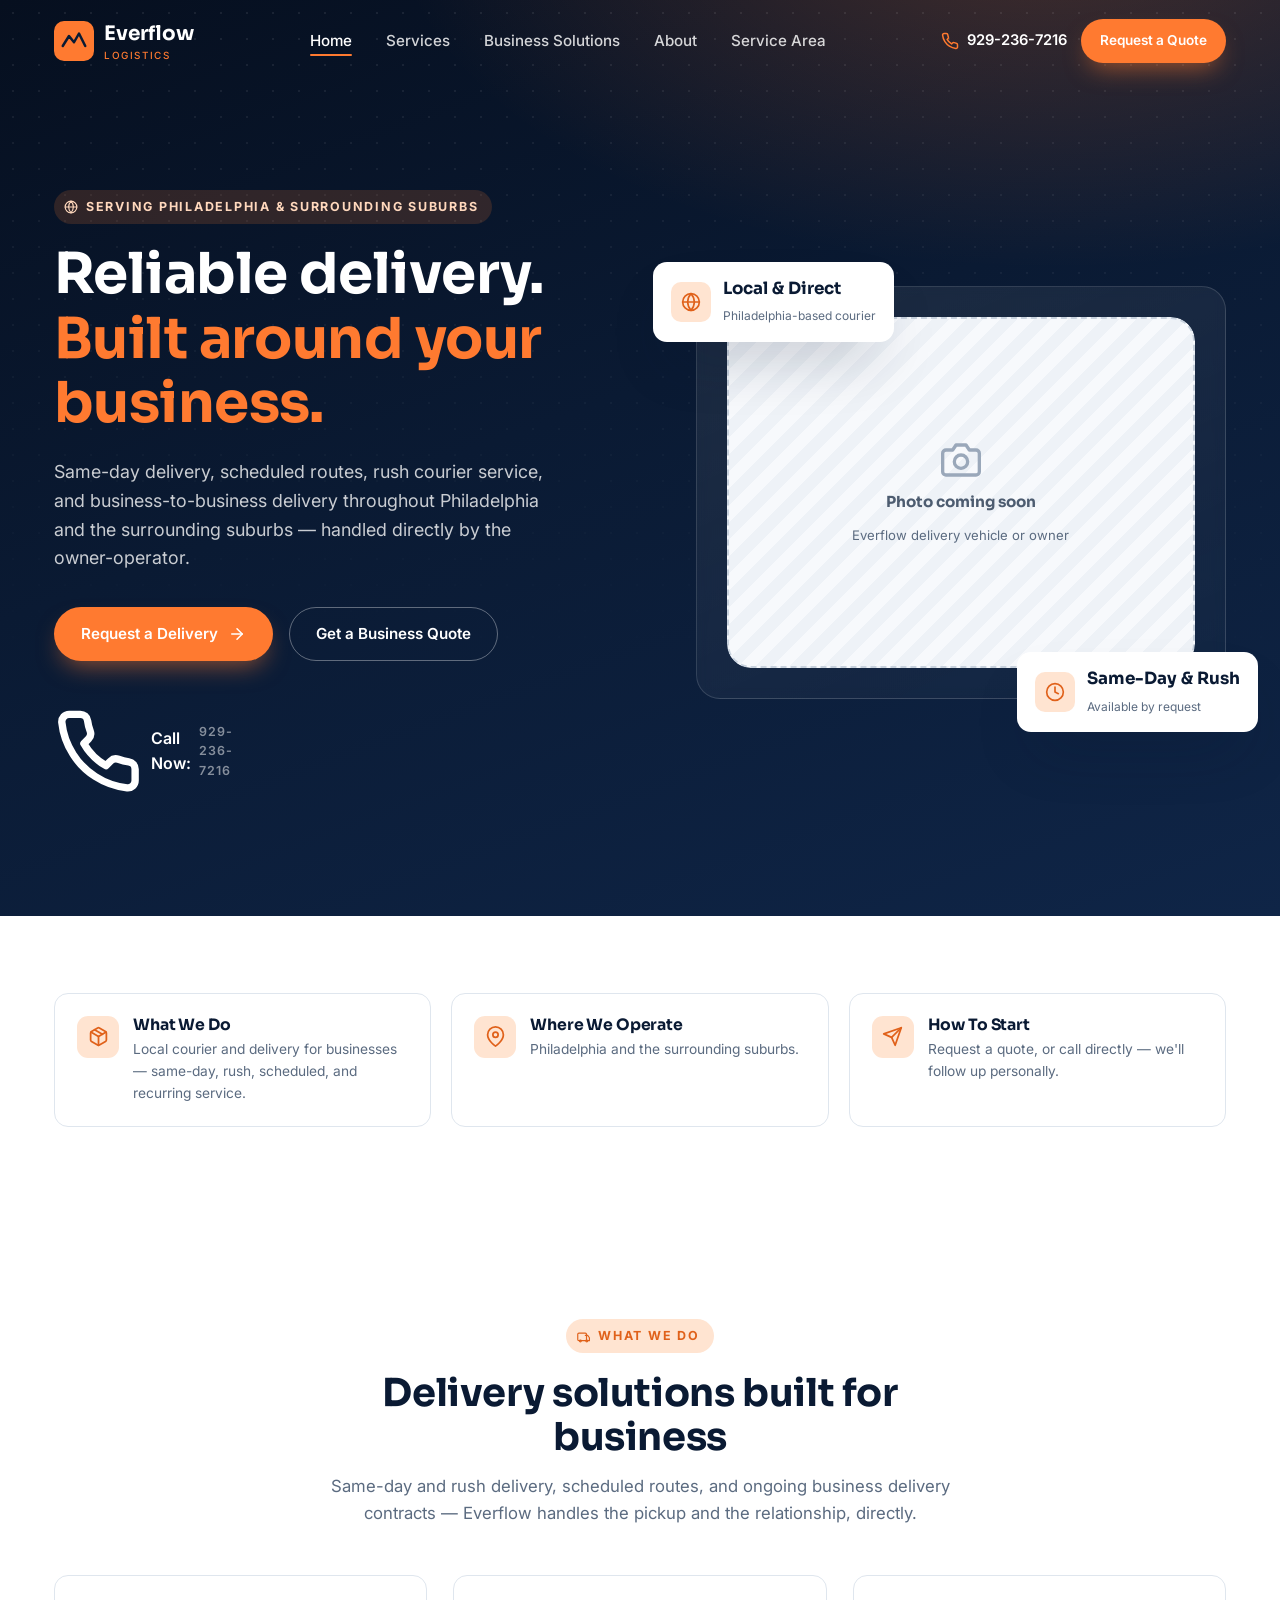
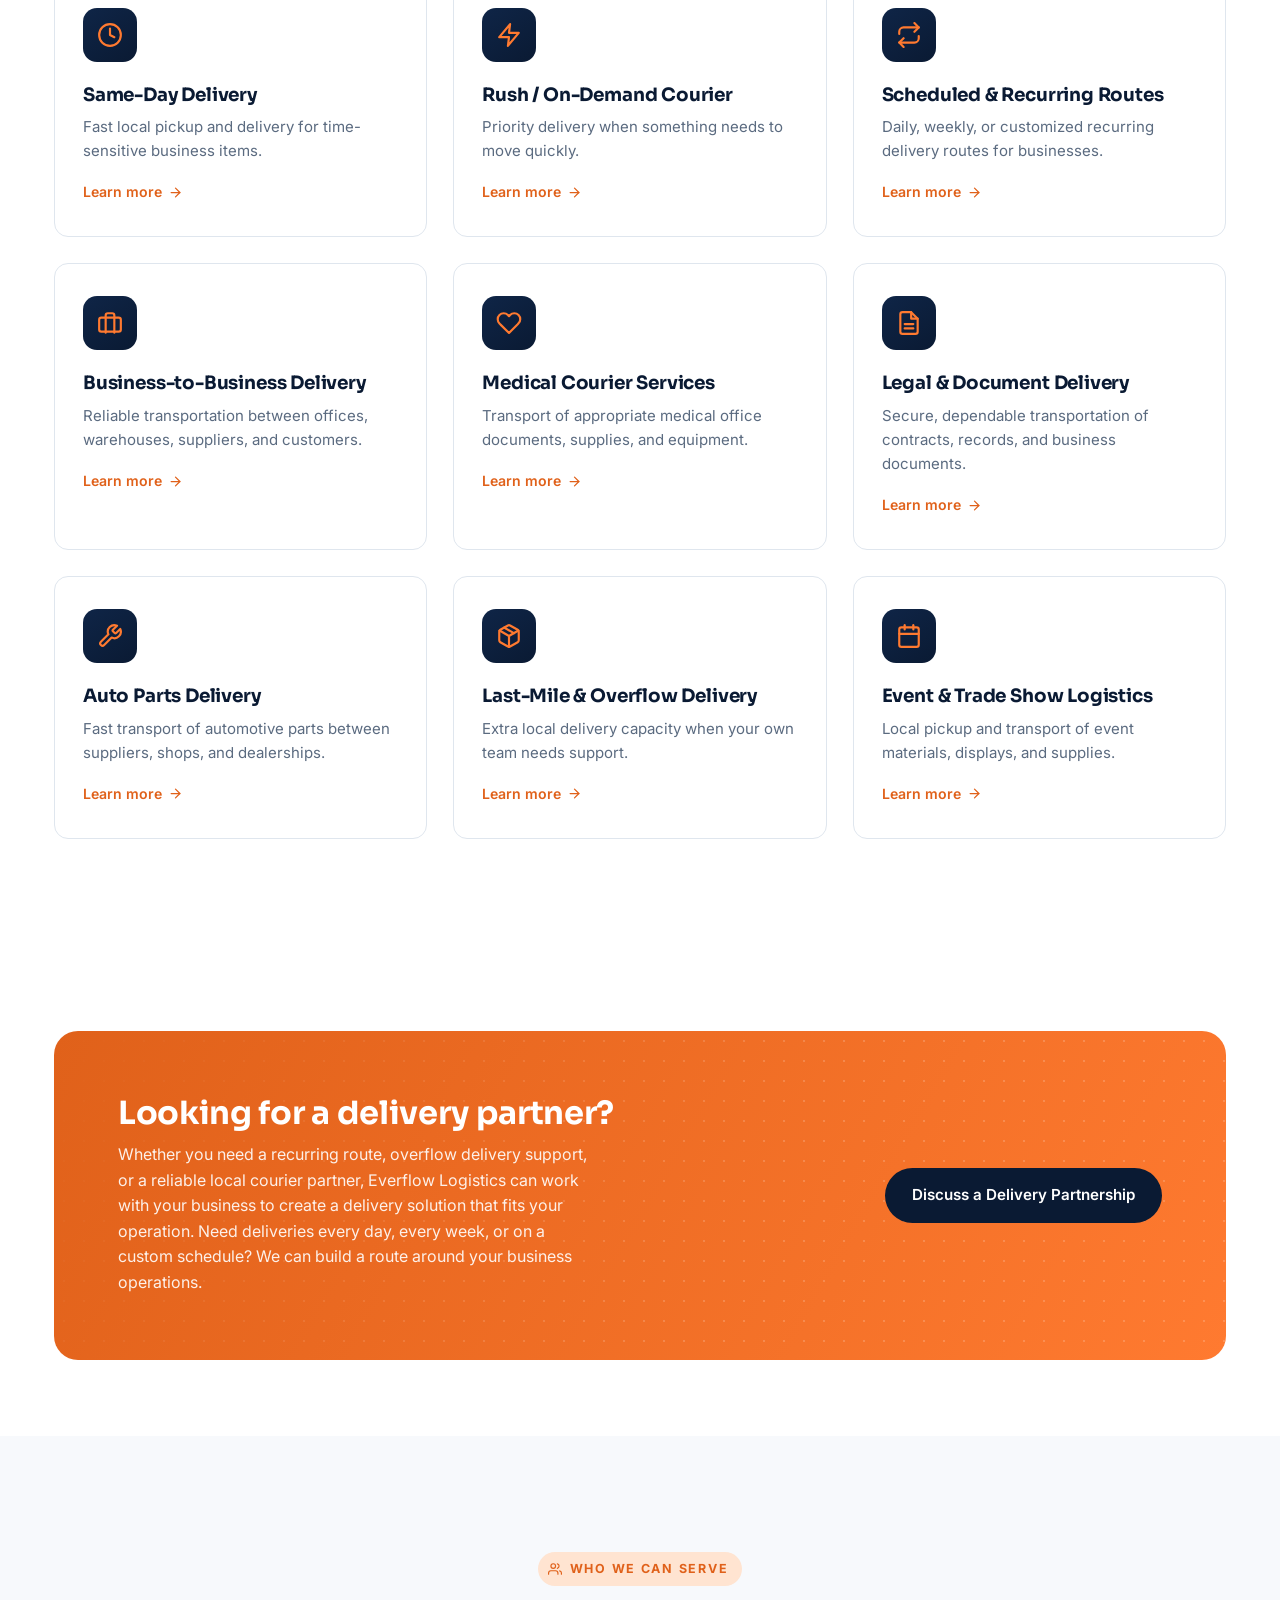
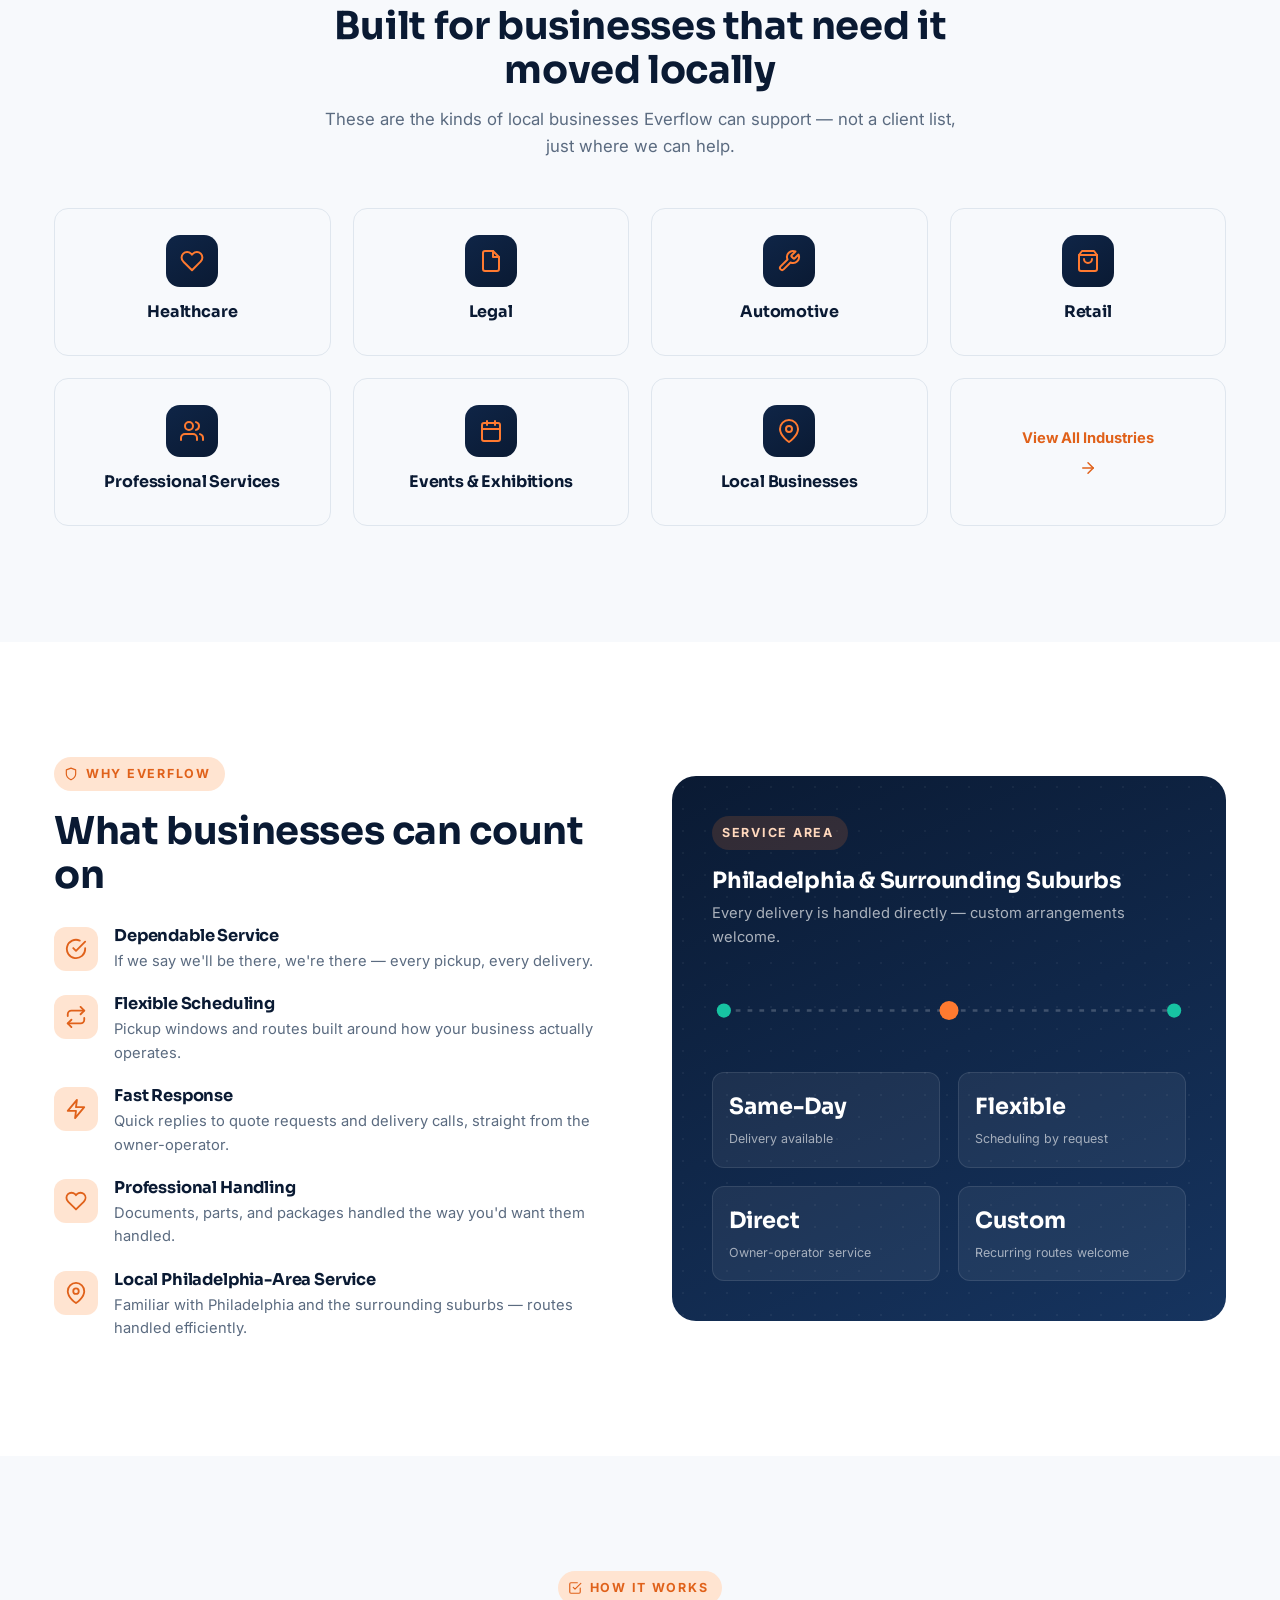
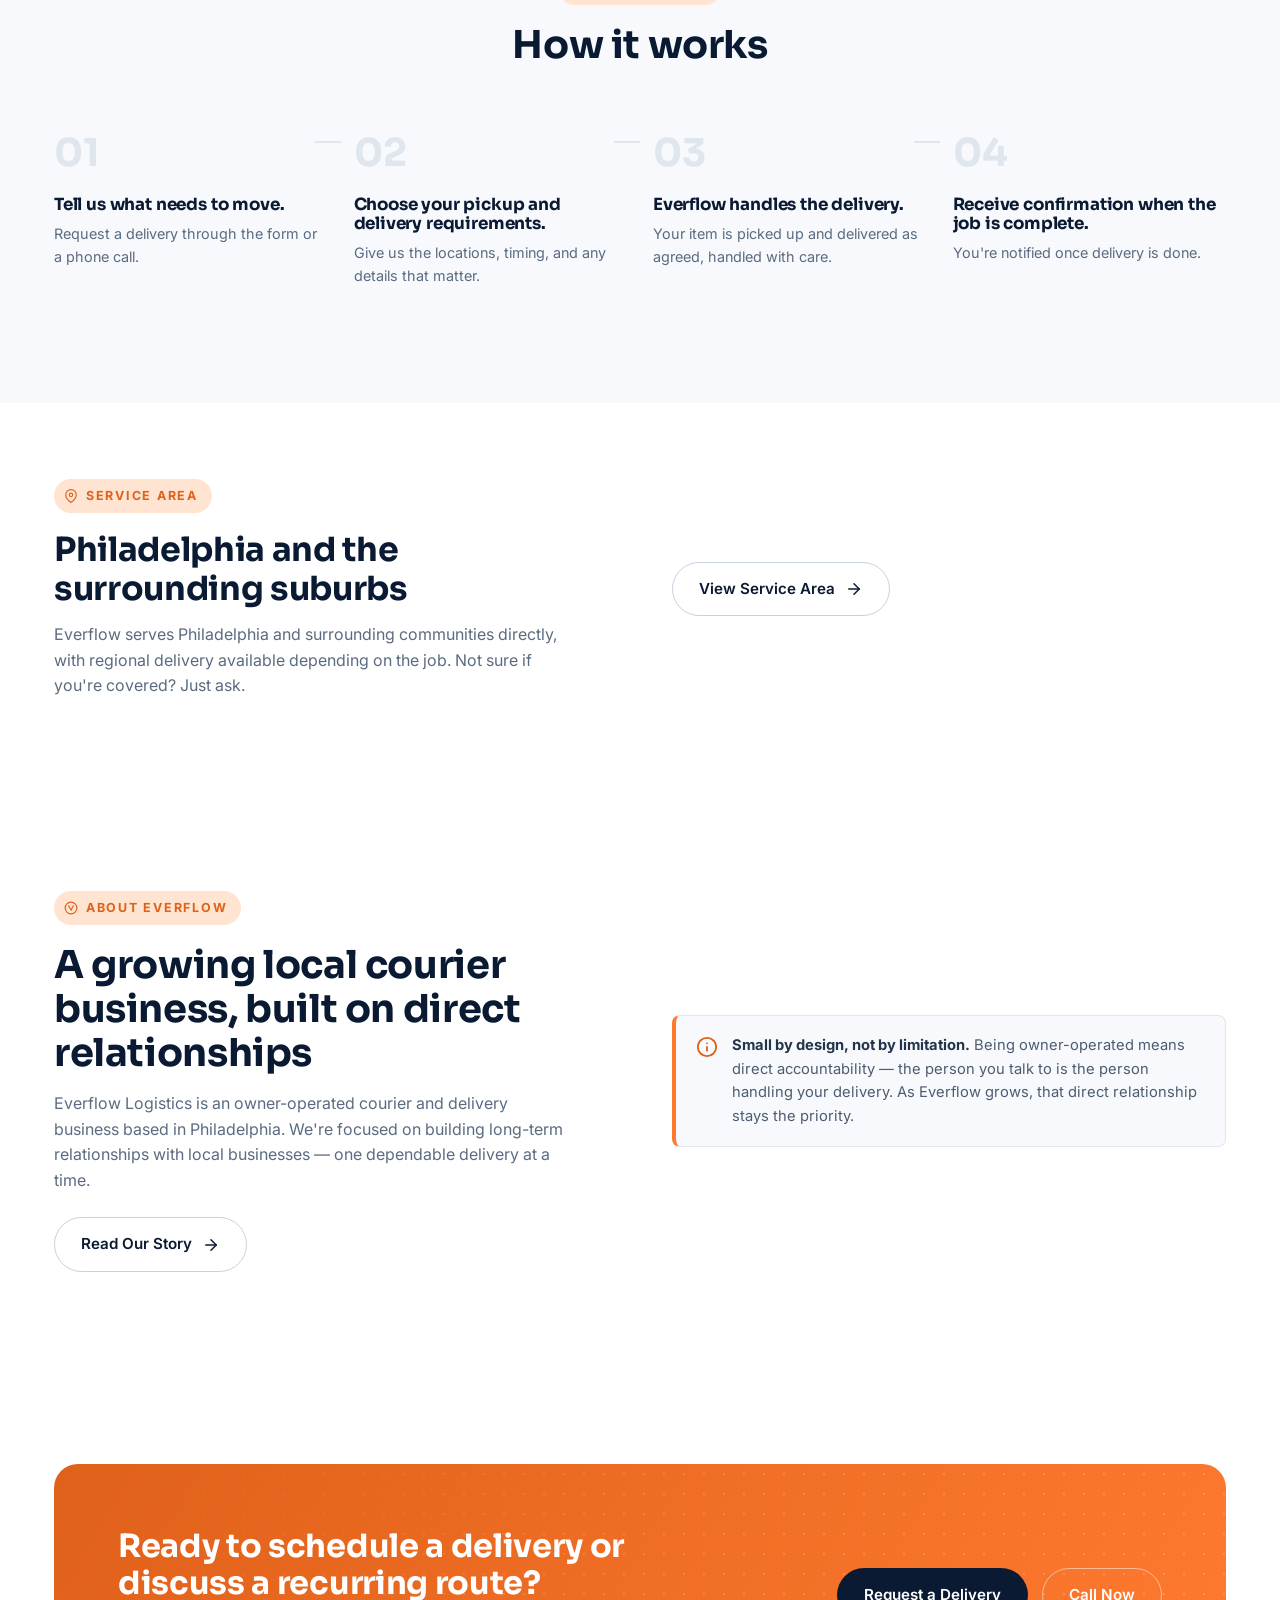
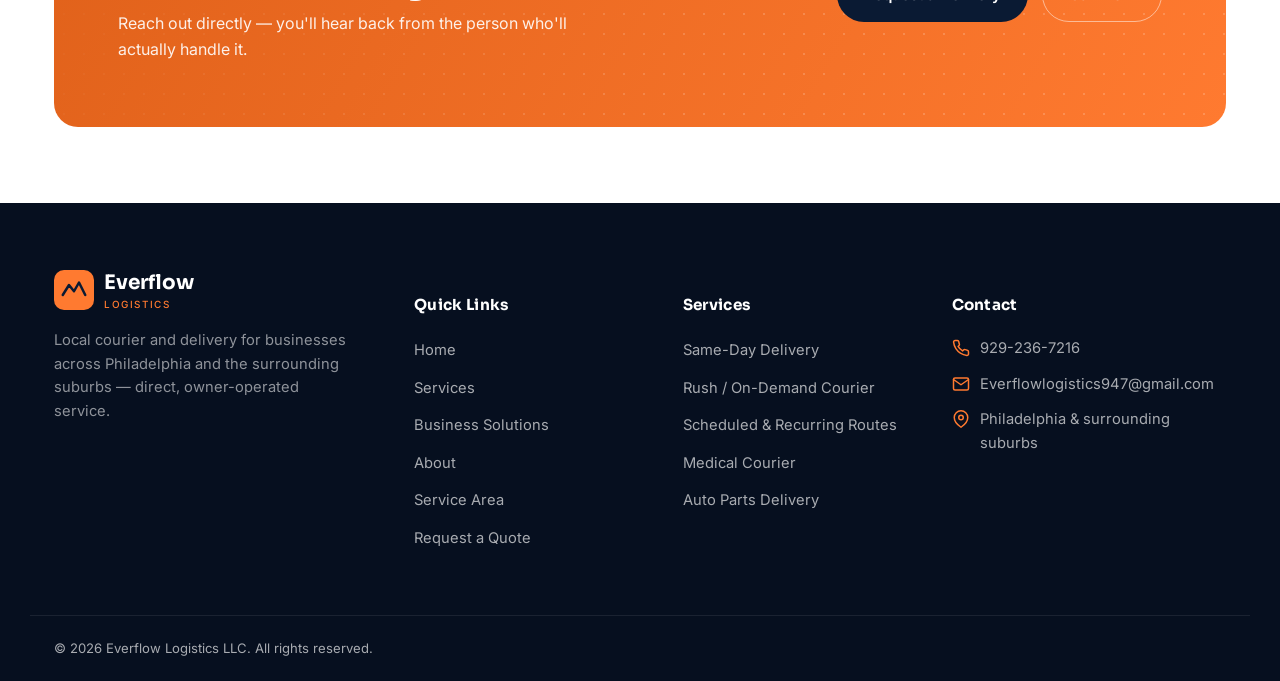
==== index.html @ 605c20a3 "Initial Everflow Logistics website" ====
<!DOCTYPE html>
<html lang="en">
<head>
<meta charset="UTF-8">
<meta name="viewport" content="width=device-width, initial-scale=1.0">
<title>Everflow Logistics | Philadelphia Courier & Business Delivery</title>
<meta name="description" content="Everflow Logistics provides dependable same-day, rush, and scheduled courier delivery for businesses across Philadelphia and the surrounding suburbs — direct, personal service from the owner-operator handling your delivery.">
<meta property="og:type" content="website">
<meta property="og:site_name" content="Everflow Logistics">
<meta property="og:title" content="Everflow Logistics | Philadelphia Courier & Business Delivery">
<meta property="og:description" content="Same-day, rush, scheduled and recurring courier delivery for businesses across Philadelphia and the surrounding suburbs — direct, personal service from the owner-operator.">
<meta name="twitter:card" content="summary">
<meta name="twitter:title" content="Everflow Logistics | Philadelphia Courier & Business Delivery">
<meta name="twitter:description" content="Same-day, rush, scheduled and recurring courier delivery for businesses across Philadelphia and the surrounding suburbs.">
<link rel="icon" href="data:image/svg+xml,%3Csvg xmlns='http://www.w3.org/2000/svg' viewBox='0 0 64 64'%3E%3Crect width='64' height='64' rx='14' fill='%230a1a33'/%3E%3Cpath d='M14 40l10-16 8 10 8-14 10 20' stroke='%23ff7a30' stroke-width='4' fill='none' stroke-linecap='round' stroke-linejoin='round'/%3E%3C/svg%3E">
<link rel="preconnect" href="https://fonts.googleapis.com">
<link rel="preconnect" href="https://fonts.gstatic.com" crossorigin>
<link href="https://fonts.googleapis.com/css2?family=Sora:wght@500;600;700;800&family=Inter:wght@400;500;600;700&display=swap" rel="stylesheet">
<link rel="stylesheet" href="css/style.css">
</head>
<body>

<a href="#main-content" class="skip-link">Skip to main content</a>

<!-- ================= HEADER ================= -->
<header class="site-header">
  <div class="container">
    <a href="index.html" class="brand">
      <svg class="mark" aria-hidden="true" viewBox="0 0 64 64" fill="none">
        <rect width="64" height="64" rx="16" fill="#ff7a30"/>
        <path d="M14 40l10-16 8 10 8-14 10 20" stroke="#0a1a33" stroke-width="4" fill="none" stroke-linecap="round" stroke-linejoin="round"/>
      </svg>
      <span>Everflow<span class="sub">Logistics</span></span>
    </a>

    <nav class="main-nav">
      <ul>
        <li><a href="index.html">Home</a></li>
        <li><a href="services.html">Services</a></li>
        <li><a href="business-solutions.html">Business Solutions</a></li>
        <li><a href="about.html">About</a></li>
        <li><a href="service-area.html">Service Area</a></li>
      </ul>
    </nav>

    <div class="header-actions">
      <a data-config="phone-href" href="#" class="header-tel">
        <svg aria-hidden="true" viewBox="0 0 24 24" fill="none" stroke="currentColor" stroke-width="2" stroke-linecap="round" stroke-linejoin="round"><path d="M22 16.92v3a2 2 0 0 1-2.18 2 19.79 19.79 0 0 1-8.63-3.07 19.5 19.5 0 0 1-6-6 19.79 19.79 0 0 1-3.07-8.67A2 2 0 0 1 4.11 2h3a2 2 0 0 1 2 1.72c.127.96.361 1.903.7 2.81a2 2 0 0 1-.45 2.11L8.09 9.91a16 16 0 0 0 6 6l1.27-1.27a2 2 0 0 1 2.11-.45c.907.339 1.85.573 2.81.7A2 2 0 0 1 22 16.92z"/></svg>
        <span data-config="phone"></span>
      </a>
      <a href="contact.html" class="btn btn-primary btn-sm header-quote">Request a Quote</a>
      <a data-config="phone-href" href="#" class="header-tel-mobile" aria-label="Call Everflow Logistics">
        <svg aria-hidden="true" viewBox="0 0 24 24" fill="none" stroke="currentColor" stroke-width="2" stroke-linecap="round" stroke-linejoin="round"><path d="M22 16.92v3a2 2 0 0 1-2.18 2 19.79 19.79 0 0 1-8.63-3.07 19.5 19.5 0 0 1-6-6 19.79 19.79 0 0 1-3.07-8.67A2 2 0 0 1 4.11 2h3a2 2 0 0 1 2 1.72c.127.96.361 1.903.7 2.81a2 2 0 0 1-.45 2.11L8.09 9.91a16 16 0 0 0 6 6l1.27-1.27a2 2 0 0 1 2.11-.45c.907.339 1.85.573 2.81.7A2 2 0 0 1 22 16.92z"/></svg>
      </a>
      <button class="nav-toggle" aria-label="Open menu">
        <svg aria-hidden="true" viewBox="0 0 24 24" fill="none" stroke="currentColor" stroke-width="2" stroke-linecap="round" stroke-linejoin="round"><line x1="3" y1="6" x2="21" y2="6"/><line x1="3" y1="12" x2="21" y2="12"/><line x1="3" y1="18" x2="21" y2="18"/></svg>
      </button>
    </div>
  </div>
</header>

<!-- Mobile nav drawer -->
<div class="mobile-nav">
  <div class="mobile-nav-top">
    <a href="index.html" class="brand">
      <svg class="mark" aria-hidden="true" viewBox="0 0 64 64" fill="none">
        <rect width="64" height="64" rx="16" fill="#ff7a30"/>
        <path d="M14 40l10-16 8 10 8-14 10 20" stroke="#0a1a33" stroke-width="4" fill="none" stroke-linecap="round" stroke-linejoin="round"/>
      </svg>
      <span>Everflow</span>
    </a>
    <button class="mobile-nav-close" aria-label="Close menu">
      <svg aria-hidden="true" viewBox="0 0 24 24" fill="none" stroke="currentColor" stroke-width="2" stroke-linecap="round" stroke-linejoin="round"><line x1="18" y1="6" x2="6" y2="18"/><line x1="6" y1="6" x2="18" y2="18"/></svg>
    </button>
  </div>
  <ul>
    <li><a href="index.html">Home</a></li>
    <li><a href="services.html">Services</a></li>
    <li><a href="business-solutions.html">Business Solutions</a></li>
    <li><a href="about.html">About</a></li>
    <li><a href="service-area.html">Service Area</a></li>
  </ul>
  <div class="mobile-nav-footer">
    <a data-config="phone-href" href="#" class="header-tel">
      <svg aria-hidden="true" viewBox="0 0 24 24" fill="none" stroke="currentColor" stroke-width="2" stroke-linecap="round" stroke-linejoin="round"><path d="M22 16.92v3a2 2 0 0 1-2.18 2 19.79 19.79 0 0 1-8.63-3.07 19.5 19.5 0 0 1-6-6 19.79 19.79 0 0 1-3.07-8.67A2 2 0 0 1 4.11 2h3a2 2 0 0 1 2 1.72c.127.96.361 1.903.7 2.81a2 2 0 0 1-.45 2.11L8.09 9.91a16 16 0 0 0 6 6l1.27-1.27a2 2 0 0 1 2.11-.45c.907.339 1.85.573 2.81.7A2 2 0 0 1 22 16.92z"/></svg>
      <span data-config="phone"></span>
    </a>
    <a href="contact.html" class="btn btn-primary btn-block">Request a Quote</a>
  </div>
</div>

<main id="main-content">
  <!-- ================= HERO ================= -->
  <section class="hero">
    <div class="hero-grid-bg"></div>
    <div class="container">
      <div class="hero-copy">
        <div class="kicker on-dark">
          <svg aria-hidden="true" viewBox="0 0 24 24" fill="none" stroke="currentColor" stroke-width="2" stroke-linecap="round" stroke-linejoin="round"><circle cx="12" cy="12" r="10"/><path d="M12 2a15.3 15.3 0 0 1 4 10 15.3 15.3 0 0 1-4 10 15.3 15.3 0 0 1-4-10 15.3 15.3 0 0 1 4-10z"/><line x1="2" y1="12" x2="22" y2="12"/></svg>
          Serving Philadelphia &amp; surrounding suburbs
        </div>
        <h1>Reliable delivery. <em>Built around your business.</em></h1>
        <p class="lead">Same-day delivery, scheduled routes, rush courier service, and business-to-business delivery throughout Philadelphia and the surrounding suburbs — handled directly by the owner-operator.</p>
        <div class="hero-cta">
          <a href="contact.html" class="btn btn-primary">
            Request a Delivery
            <svg aria-hidden="true" viewBox="0 0 24 24" fill="none" stroke="currentColor" stroke-width="2" stroke-linecap="round" stroke-linejoin="round"><line x1="5" y1="12" x2="19" y2="12"/><polyline points="12 5 19 12 12 19"/></svg>
          </a>
          <a href="contact.html" class="btn btn-ghost">Get a Business Quote</a>
        </div>
        <div class="hero-trust">
          <a data-config="phone-href" href="#" style="display:inline-flex;align-items:center;gap:8px;color:#fff;font-weight:600;">
            <svg aria-hidden="true" viewBox="0 0 24 24" fill="none" stroke="currentColor" stroke-width="2" stroke-linecap="round" stroke-linejoin="round"><path d="M22 16.92v3a2 2 0 0 1-2.18 2 19.79 19.79 0 0 1-8.63-3.07 19.5 19.5 0 0 1-6-6 19.79 19.79 0 0 1-3.07-8.67A2 2 0 0 1 4.11 2h3a2 2 0 0 1 2 1.72c.127.96.361 1.903.7 2.81a2 2 0 0 1-.45 2.11L8.09 9.91a16 16 0 0 0 6 6l1.27-1.27a2 2 0 0 1 2.11-.45c.907.339 1.85.573 2.81.7A2 2 0 0 1 22 16.92z"/></svg>
            Call Now: <span data-config="phone"></span>
          </a>
        </div>
      </div>

      <div class="hero-visual">
        <div class="hero-art">
          <!-- PHOTO PLACEHOLDER — replace with a real photo when available.
               See images/README.md. Suggested file: images/hero-vehicle.jpg -->
          <div class="photo-frame">
            <div class="photo-placeholder">
              <svg class="cam-ic" aria-hidden="true" viewBox="0 0 24 24" fill="none" stroke="currentColor" stroke-width="2" stroke-linecap="round" stroke-linejoin="round"><path d="M23 19a2 2 0 0 1-2 2H3a2 2 0 0 1-2-2V8a2 2 0 0 1 2-2h4l2-3h6l2 3h4a2 2 0 0 1 2 2z"/><circle cx="12" cy="13" r="4"/></svg>
              <strong>Photo coming soon</strong>
              <span>Everflow delivery vehicle or owner</span>
            </div>
          </div>
        </div>
        <div class="float-card float-card--1">
          <div class="ic">
            <svg aria-hidden="true" viewBox="0 0 24 24" fill="none" stroke="currentColor" stroke-width="2" stroke-linecap="round" stroke-linejoin="round"><circle cx="12" cy="12" r="10"/><line x1="2" y1="12" x2="22" y2="12"/><path d="M12 2a15.3 15.3 0 0 1 4 10 15.3 15.3 0 0 1-4 10 15.3 15.3 0 0 1-4-10 15.3 15.3 0 0 1 4-10z"/></svg>
          </div>
          <div>
            <strong>Local &amp; Direct</strong>
            <small>Philadelphia-based courier</small>
          </div>
        </div>
        <div class="float-card float-card--2">
          <div class="ic">
            <svg aria-hidden="true" viewBox="0 0 24 24" fill="none" stroke="currentColor" stroke-width="2" stroke-linecap="round" stroke-linejoin="round"><circle cx="12" cy="12" r="10"/><polyline points="12 6 12 12 16 14"/></svg>
          </div>
          <div>
            <strong>Same-Day &amp; Rush</strong>
            <small>Available by request</small>
          </div>
        </div>
      </div>
    </div>
  </section>

  <!-- ================= QUICK ORIENTATION ================= -->
  <section class="section-pad-sm">
    <div class="container">
      <h2 class="sr-only">Quick overview</h2>
      <div class="quick-facts">
        <div class="quick-fact" data-reveal>
          <div class="ic">
            <svg aria-hidden="true" viewBox="0 0 24 24" fill="none" stroke="currentColor" stroke-width="2" stroke-linecap="round" stroke-linejoin="round"><path d="M16.5 9.4 7.5 4.21"/><path d="M21 16V8a2 2 0 0 0-1-1.73l-7-4a2 2 0 0 0-2 0l-7 4A2 2 0 0 0 3 8v8a2 2 0 0 0 1 1.73l7 4a2 2 0 0 0 2 0l7-4A2 2 0 0 0 21 16z"/><path d="M3.27 6.96 12 12.01l8.73-5.05"/><line x1="12" y1="22.08" x2="12" y2="12"/></svg>
          </div>
          <div>
            <h3>What We Do</h3>
            <p>Local courier and delivery for businesses — same-day, rush, scheduled, and recurring service.</p>
          </div>
        </div>
        <div class="quick-fact" data-reveal>
          <div class="ic">
            <svg aria-hidden="true" viewBox="0 0 24 24" fill="none" stroke="currentColor" stroke-width="2" stroke-linecap="round" stroke-linejoin="round"><path d="M21 10c0 7-9 13-9 13s-9-6-9-13a9 9 0 0 1 18 0z"/><circle cx="12" cy="10" r="3"/></svg>
          </div>
          <div>
            <h3>Where We Operate</h3>
            <p>Philadelphia and the surrounding suburbs.</p>
          </div>
        </div>
        <div class="quick-fact" data-reveal>
          <div class="ic">
            <svg aria-hidden="true" viewBox="0 0 24 24" fill="none" stroke="currentColor" stroke-width="2" stroke-linecap="round" stroke-linejoin="round"><line x1="22" y1="2" x2="11" y2="13"/><polygon points="22 2 15 22 11 13 2 9 22 2"/></svg>
          </div>
          <div>
            <h3>How To Start</h3>
            <p>Request a quote, or call directly — we'll follow up personally.</p>
          </div>
        </div>
      </div>
    </div>
  </section>

  <!-- ================= SERVICES ================= -->
  <section class="section-pad">
    <div class="container">
      <div class="section-head center" data-reveal>
        <div class="kicker">
          <svg aria-hidden="true" viewBox="0 0 24 24" fill="none" stroke="currentColor" stroke-width="2" stroke-linecap="round" stroke-linejoin="round"><rect x="3" y="7" width="15" height="13" rx="2"/><path d="M16 11h4l3 4v5h-7"/><circle cx="7.5" cy="20.5" r="1.5"/><circle cx="18.5" cy="20.5" r="1.5"/></svg>
          What we do
        </div>
        <h2>Delivery solutions built for business</h2>
        <p>Same-day and rush delivery, scheduled routes, and ongoing business delivery contracts — Everflow handles the pickup and the relationship, directly.</p>
      </div>

      <div class="services-grid">
        <div class="service-card" data-reveal>
          <div class="ic">
            <svg aria-hidden="true" viewBox="0 0 24 24" fill="none" stroke="currentColor" stroke-width="2" stroke-linecap="round" stroke-linejoin="round"><circle cx="12" cy="12" r="10"/><polyline points="12 6 12 12 16 14"/></svg>
          </div>
          <h3>Same-Day Delivery</h3>
          <p>Fast local pickup and delivery for time-sensitive business items.</p>
          <a href="services.html#same-day" class="link">Learn more
            <svg aria-hidden="true" viewBox="0 0 24 24" fill="none" stroke="currentColor" stroke-width="2" stroke-linecap="round" stroke-linejoin="round"><line x1="5" y1="12" x2="19" y2="12"/><polyline points="12 5 19 12 12 19"/></svg>
          </a>
        </div>

        <div class="service-card" data-reveal>
          <div class="ic">
            <svg aria-hidden="true" viewBox="0 0 24 24" fill="none" stroke="currentColor" stroke-width="2" stroke-linecap="round" stroke-linejoin="round"><path d="M13 2 3 14h9l-1 8 10-12h-9l1-8z"/></svg>
          </div>
          <h3>Rush / On-Demand Courier</h3>
          <p>Priority delivery when something needs to move quickly.</p>
          <a href="services.html#rush" class="link">Learn more
            <svg aria-hidden="true" viewBox="0 0 24 24" fill="none" stroke="currentColor" stroke-width="2" stroke-linecap="round" stroke-linejoin="round"><line x1="5" y1="12" x2="19" y2="12"/><polyline points="12 5 19 12 12 19"/></svg>
          </a>
        </div>

        <div class="service-card" data-reveal>
          <div class="ic">
            <svg aria-hidden="true" viewBox="0 0 24 24" fill="none" stroke="currentColor" stroke-width="2" stroke-linecap="round" stroke-linejoin="round"><path d="M17 1l4 4-4 4"/><path d="M3 11V9a4 4 0 0 1 4-4h14"/><path d="M7 23l-4-4 4-4"/><path d="M21 13v2a4 4 0 0 1-4 4H3"/></svg>
          </div>
          <h3>Scheduled &amp; Recurring Routes</h3>
          <p>Daily, weekly, or customized recurring delivery routes for businesses.</p>
          <a href="services.html#recurring" class="link">Learn more
            <svg aria-hidden="true" viewBox="0 0 24 24" fill="none" stroke="currentColor" stroke-width="2" stroke-linecap="round" stroke-linejoin="round"><line x1="5" y1="12" x2="19" y2="12"/><polyline points="12 5 19 12 12 19"/></svg>
          </a>
        </div>

        <div class="service-card" data-reveal>
          <div class="ic">
            <svg aria-hidden="true" viewBox="0 0 24 24" fill="none" stroke="currentColor" stroke-width="2" stroke-linecap="round" stroke-linejoin="round"><path d="M20 7H4a2 2 0 0 0-2 2v9a2 2 0 0 0 2 2h16a2 2 0 0 0 2-2V9a2 2 0 0 0-2-2z"/><path d="M16 21V5a2 2 0 0 0-2-2h-4a2 2 0 0 0-2 2v16"/></svg>
          </div>
          <h3>Business-to-Business Delivery</h3>
          <p>Reliable transportation between offices, warehouses, suppliers, and customers.</p>
          <a href="services.html#b2b" class="link">Learn more
            <svg aria-hidden="true" viewBox="0 0 24 24" fill="none" stroke="currentColor" stroke-width="2" stroke-linecap="round" stroke-linejoin="round"><line x1="5" y1="12" x2="19" y2="12"/><polyline points="12 5 19 12 12 19"/></svg>
          </a>
        </div>

        <div class="service-card" data-reveal>
          <div class="ic">
            <svg aria-hidden="true" viewBox="0 0 24 24" fill="none" stroke="currentColor" stroke-width="2" stroke-linecap="round" stroke-linejoin="round"><path d="M20.8 4.6a5.5 5.5 0 0 0-7.8 0L12 5.7l-1-1.1a5.5 5.5 0 0 0-7.8 7.8l1 1.1L12 21.2l7.8-7.8 1-1.1a5.5 5.5 0 0 0 0-7.7z"/></svg>
          </div>
          <h3>Medical Courier Services</h3>
          <p>Transport of appropriate medical office documents, supplies, and equipment.</p>
          <a href="services.html#medical" class="link">Learn more
            <svg aria-hidden="true" viewBox="0 0 24 24" fill="none" stroke="currentColor" stroke-width="2" stroke-linecap="round" stroke-linejoin="round"><line x1="5" y1="12" x2="19" y2="12"/><polyline points="12 5 19 12 12 19"/></svg>
          </a>
        </div>

        <div class="service-card" data-reveal>
          <div class="ic">
            <svg aria-hidden="true" viewBox="0 0 24 24" fill="none" stroke="currentColor" stroke-width="2" stroke-linecap="round" stroke-linejoin="round"><path d="M14 2H6a2 2 0 0 0-2 2v16a2 2 0 0 0 2 2h12a2 2 0 0 0 2-2V8z"/><polyline points="14 2 14 8 20 8"/><line x1="16" y1="13" x2="8" y2="13"/><line x1="16" y1="17" x2="8" y2="17"/></svg>
          </div>
          <h3>Legal &amp; Document Delivery</h3>
          <p>Secure, dependable transportation of contracts, records, and business documents.</p>
          <a href="services.html#document" class="link">Learn more
            <svg aria-hidden="true" viewBox="0 0 24 24" fill="none" stroke="currentColor" stroke-width="2" stroke-linecap="round" stroke-linejoin="round"><line x1="5" y1="12" x2="19" y2="12"/><polyline points="12 5 19 12 12 19"/></svg>
          </a>
        </div>

        <div class="service-card" data-reveal>
          <div class="ic">
            <svg aria-hidden="true" viewBox="0 0 24 24" fill="none" stroke="currentColor" stroke-width="2" stroke-linecap="round" stroke-linejoin="round"><path d="M14.7 6.3a1 1 0 0 0 0 1.4l1.6 1.6a1 1 0 0 0 1.4 0l3.77-3.77a6 6 0 0 1-7.94 7.94l-6.91 6.91a2.12 2.12 0 0 1-3-3l6.91-6.91a6 6 0 0 1 7.94-7.94z"/></svg>
          </div>
          <h3>Auto Parts Delivery</h3>
          <p>Fast transport of automotive parts between suppliers, shops, and dealerships.</p>
          <a href="services.html#auto-parts" class="link">Learn more
            <svg aria-hidden="true" viewBox="0 0 24 24" fill="none" stroke="currentColor" stroke-width="2" stroke-linecap="round" stroke-linejoin="round"><line x1="5" y1="12" x2="19" y2="12"/><polyline points="12 5 19 12 12 19"/></svg>
          </a>
        </div>

        <div class="service-card" data-reveal>
          <div class="ic">
            <svg aria-hidden="true" viewBox="0 0 24 24" fill="none" stroke="currentColor" stroke-width="2" stroke-linecap="round" stroke-linejoin="round"><path d="M16.5 9.4 7.5 4.21"/><path d="M21 16V8a2 2 0 0 0-1-1.73l-7-4a2 2 0 0 0-2 0l-7 4A2 2 0 0 0 3 8v8a2 2 0 0 0 1 1.73l7 4a2 2 0 0 0 2 0l7-4A2 2 0 0 0 21 16z"/><path d="M3.27 6.96 12 12.01l8.73-5.05"/><line x1="12" y1="22.08" x2="12" y2="12"/></svg>
          </div>
          <h3>Last-Mile &amp; Overflow Delivery</h3>
          <p>Extra local delivery capacity when your own team needs support.</p>
          <a href="services.html#last-mile" class="link">Learn more
            <svg aria-hidden="true" viewBox="0 0 24 24" fill="none" stroke="currentColor" stroke-width="2" stroke-linecap="round" stroke-linejoin="round"><line x1="5" y1="12" x2="19" y2="12"/><polyline points="12 5 19 12 12 19"/></svg>
          </a>
        </div>

        <div class="service-card" data-reveal>
          <div class="ic">
            <svg aria-hidden="true" viewBox="0 0 24 24" fill="none" stroke="currentColor" stroke-width="2" stroke-linecap="round" stroke-linejoin="round"><path d="M8 2v4"/><path d="M16 2v4"/><rect x="3" y="4" width="18" height="18" rx="2"/><line x1="3" y1="10" x2="21" y2="10"/></svg>
          </div>
          <h3>Event &amp; Trade Show Logistics</h3>
          <p>Local pickup and transport of event materials, displays, and supplies.</p>
          <a href="services.html#event" class="link">Learn more
            <svg aria-hidden="true" viewBox="0 0 24 24" fill="none" stroke="currentColor" stroke-width="2" stroke-linecap="round" stroke-linejoin="round"><line x1="5" y1="12" x2="19" y2="12"/><polyline points="12 5 19 12 12 19"/></svg>
          </a>
        </div>
      </div>
    </div>
  </section>

  <!-- ================= RECURRING ROUTES CALLOUT ================= -->
  <section class="section-pad-sm">
    <div class="container">
      <div class="cta-banner" data-reveal>
        <div>
          <h2>Looking for a delivery partner?</h2>
          <p>Whether you need a recurring route, overflow delivery support, or a reliable local courier partner, Everflow Logistics can work with your business to create a delivery solution that fits your operation. Need deliveries every day, every week, or on a custom schedule? We can build a route around your business operations.</p>
        </div>
        <div class="cta-actions">
          <a href="business-solutions.html" class="btn btn-dark">Discuss a Delivery Partnership</a>
        </div>
      </div>
    </div>
  </section>

  <!-- ================= INDUSTRIES PREVIEW ================= -->
  <section class="section-pad" style="background:var(--gray-50);">
    <div class="container">
      <div class="section-head center" data-reveal>
        <div class="kicker">
          <svg aria-hidden="true" viewBox="0 0 24 24" fill="none" stroke="currentColor" stroke-width="2" stroke-linecap="round" stroke-linejoin="round"><path d="M17 21v-2a4 4 0 0 0-4-4H5a4 4 0 0 0-4 4v2"/><circle cx="9" cy="7" r="4"/><path d="M23 21v-2a4 4 0 0 0-3-3.87"/><path d="M16 3.13a4 4 0 0 1 0 7.75"/></svg>
          Who we can serve
        </div>
        <h2>Built for businesses that need it moved locally</h2>
        <p>These are the kinds of local businesses Everflow can support — not a client list, just where we can help.</p>
      </div>

      <div class="icon-grid">
        <div class="icon-card" data-reveal>
          <div class="ic"><svg aria-hidden="true" viewBox="0 0 24 24" fill="none" stroke="currentColor" stroke-width="2" stroke-linecap="round" stroke-linejoin="round"><path d="M20.8 4.6a5.5 5.5 0 0 0-7.8 0L12 5.7l-1-1.1a5.5 5.5 0 0 0-7.8 7.8l1 1.1L12 21.2l7.8-7.8 1-1.1a5.5 5.5 0 0 0 0-7.7z"/></svg></div>
          <h3>Healthcare</h3>
        </div>
        <div class="icon-card" data-reveal>
          <div class="ic"><svg aria-hidden="true" viewBox="0 0 24 24" fill="none" stroke="currentColor" stroke-width="2" stroke-linecap="round" stroke-linejoin="round"><path d="M14 2H6a2 2 0 0 0-2 2v16a2 2 0 0 0 2 2h12a2 2 0 0 0 2-2V8z"/><polyline points="14 2 14 8 20 8"/></svg></div>
          <h3>Legal</h3>
        </div>
        <div class="icon-card" data-reveal>
          <div class="ic"><svg aria-hidden="true" viewBox="0 0 24 24" fill="none" stroke="currentColor" stroke-width="2" stroke-linecap="round" stroke-linejoin="round"><path d="M14.7 6.3a1 1 0 0 0 0 1.4l1.6 1.6a1 1 0 0 0 1.4 0l3.77-3.77a6 6 0 0 1-7.94 7.94l-6.91 6.91a2.12 2.12 0 0 1-3-3l6.91-6.91a6 6 0 0 1 7.94-7.94z"/></svg></div>
          <h3>Automotive</h3>
        </div>
        <div class="icon-card" data-reveal>
          <div class="ic"><svg aria-hidden="true" viewBox="0 0 24 24" fill="none" stroke="currentColor" stroke-width="2" stroke-linecap="round" stroke-linejoin="round"><path d="M6 2 3 6v14a2 2 0 0 0 2 2h14a2 2 0 0 0 2-2V6l-3-4Z"/><path d="M3 6h18"/><path d="M16 10a4 4 0 0 1-8 0"/></svg></div>
          <h3>Retail</h3>
        </div>
        <div class="icon-card" data-reveal>
          <div class="ic"><svg aria-hidden="true" viewBox="0 0 24 24" fill="none" stroke="currentColor" stroke-width="2" stroke-linecap="round" stroke-linejoin="round"><path d="M17 21v-2a4 4 0 0 0-4-4H5a4 4 0 0 0-4 4v2"/><circle cx="9" cy="7" r="4"/><path d="M23 21v-2a4 4 0 0 0-3-3.87"/><path d="M16 3.13a4 4 0 0 1 0 7.75"/></svg></div>
          <h3>Professional Services</h3>
        </div>
        <div class="icon-card" data-reveal>
          <div class="ic"><svg aria-hidden="true" viewBox="0 0 24 24" fill="none" stroke="currentColor" stroke-width="2" stroke-linecap="round" stroke-linejoin="round"><path d="M8 2v4"/><path d="M16 2v4"/><rect x="3" y="4" width="18" height="18" rx="2"/><line x1="3" y1="10" x2="21" y2="10"/></svg></div>
          <h3>Events &amp; Exhibitions</h3>
        </div>
        <div class="icon-card" data-reveal>
          <div class="ic"><svg aria-hidden="true" viewBox="0 0 24 24" fill="none" stroke="currentColor" stroke-width="2" stroke-linecap="round" stroke-linejoin="round"><path d="M21 10c0 7-9 13-9 13s-9-6-9-13a9 9 0 0 1 18 0z"/><circle cx="12" cy="10" r="3"/></svg></div>
          <h3>Local Businesses</h3>
        </div>
        <div class="icon-card" data-reveal>
          <a href="business-solutions.html" style="display:flex;flex-direction:column;align-items:center;justify-content:center;height:100%;color:var(--accent-dark);font-weight:700;font-size:0.92rem;gap:8px;">
            View All Industries
            <svg aria-hidden="true" width="18" height="18" viewBox="0 0 24 24" fill="none" stroke="currentColor" stroke-width="2" stroke-linecap="round" stroke-linejoin="round"><line x1="5" y1="12" x2="19" y2="12"/><polyline points="12 5 19 12 12 19"/></svg>
          </a>
        </div>
      </div>
    </div>
  </section>

  <!-- ================= WHY EVERFLOW ================= -->
  <section class="section-pad">
    <div class="container">
      <div class="split">
        <div data-reveal>
          <div class="kicker">
            <svg aria-hidden="true" viewBox="0 0 24 24" fill="none" stroke="currentColor" stroke-width="2" stroke-linecap="round" stroke-linejoin="round"><path d="M12 22s8-4 8-10V5l-8-3-8 3v7c0 6 8 10 8 10z"/></svg>
            Why Everflow
          </div>
          <h2 style="font-size:clamp(1.8rem,3vw,2.4rem);">What businesses can count on</h2>
          <div class="feature-list">
            <div class="feature-item">
              <div class="ic">
                <svg aria-hidden="true" viewBox="0 0 24 24" fill="none" stroke="currentColor" stroke-width="2" stroke-linecap="round" stroke-linejoin="round"><path d="M22 11.08V12a10 10 0 1 1-5.93-9.14"/><polyline points="22 4 12 14.01 9 11.01"/></svg>
              </div>
              <div>
                <h3>Dependable Service</h3>
                <p>If we say we'll be there, we're there — every pickup, every delivery.</p>
              </div>
            </div>
            <div class="feature-item">
              <div class="ic">
                <svg aria-hidden="true" viewBox="0 0 24 24" fill="none" stroke="currentColor" stroke-width="2" stroke-linecap="round" stroke-linejoin="round"><path d="M17 1l4 4-4 4"/><path d="M3 11V9a4 4 0 0 1 4-4h14"/><path d="M7 23l-4-4 4-4"/><path d="M21 13v2a4 4 0 0 1-4 4H3"/></svg>
              </div>
              <div>
                <h3>Flexible Scheduling</h3>
                <p>Pickup windows and routes built around how your business actually operates.</p>
              </div>
            </div>
            <div class="feature-item">
              <div class="ic">
                <svg aria-hidden="true" viewBox="0 0 24 24" fill="none" stroke="currentColor" stroke-width="2" stroke-linecap="round" stroke-linejoin="round"><path d="M13 2 3 14h9l-1 8 10-12h-9l1-8z"/></svg>
              </div>
              <div>
                <h3>Fast Response</h3>
                <p>Quick replies to quote requests and delivery calls, straight from the owner-operator.</p>
              </div>
            </div>
            <div class="feature-item">
              <div class="ic">
                <svg aria-hidden="true" viewBox="0 0 24 24" fill="none" stroke="currentColor" stroke-width="2" stroke-linecap="round" stroke-linejoin="round"><path d="M20.8 4.6a5.5 5.5 0 0 0-7.8 0L12 5.7l-1-1.1a5.5 5.5 0 0 0-7.8 7.8l1 1.1L12 21.2l7.8-7.8 1-1.1a5.5 5.5 0 0 0 0-7.7z"/></svg>
              </div>
              <div>
                <h3>Professional Handling</h3>
                <p>Documents, parts, and packages handled the way you'd want them handled.</p>
              </div>
            </div>
            <div class="feature-item">
              <div class="ic">
                <svg aria-hidden="true" viewBox="0 0 24 24" fill="none" stroke="currentColor" stroke-width="2" stroke-linecap="round" stroke-linejoin="round"><path d="M21 10c0 7-9 13-9 13s-9-6-9-13a9 9 0 0 1 18 0z"/><circle cx="12" cy="10" r="3"/></svg>
              </div>
              <div>
                <h3>Local Philadelphia-Area Service</h3>
                <p>Familiar with Philadelphia and the surrounding suburbs — routes handled efficiently.</p>
              </div>
            </div>
          </div>
        </div>

        <div class="split-visual" data-reveal>
          <div class="panel-card">
            <div class="kicker on-dark">Service Area</div>
            <h3 style="color:#fff;font-size:1.4rem;">Philadelphia &amp; Surrounding Suburbs</h3>
            <p style="color:rgba(255,255,255,0.65);margin-top:8px;font-size:0.92rem;">Every delivery is handled directly — custom arrangements welcome.</p>
            <div class="route-line">
              <svg aria-hidden="true" viewBox="0 0 400 60" fill="none">
                <line x1="10" y1="30" x2="390" y2="30" stroke="rgba(255,255,255,0.2)" stroke-width="2" stroke-dasharray="4 6"/>
                <circle cx="10" cy="30" r="6" fill="#17c3a2"/>
                <circle cx="200" cy="30" r="8" fill="#ff7a30"/>
                <circle cx="390" cy="30" r="6" fill="#17c3a2"/>
              </svg>
            </div>
            <div class="mini-stats">
              <div class="box"><b>Same-Day</b><span>Delivery available</span></div>
              <div class="box"><b>Flexible</b><span>Scheduling by request</span></div>
              <div class="box"><b>Direct</b><span>Owner-operator service</span></div>
              <div class="box"><b>Custom</b><span>Recurring routes welcome</span></div>
            </div>
          </div>
        </div>
      </div>
    </div>
  </section>

  <!-- ================= HOW IT WORKS ================= -->
  <section class="section-pad" style="background:var(--gray-50);">
    <div class="container">
      <div class="section-head center" data-reveal>
        <div class="kicker">
          <svg aria-hidden="true" viewBox="0 0 24 24" fill="none" stroke="currentColor" stroke-width="2" stroke-linecap="round" stroke-linejoin="round"><path d="M9 11l3 3L22 4"/><path d="M21 12v7a2 2 0 0 1-2 2H5a2 2 0 0 1-2-2V5a2 2 0 0 1 2-2h11"/></svg>
          How it works
        </div>
        <h2>How it works</h2>
      </div>

      <div class="process-grid">
        <div class="process-step" data-reveal>
          <div class="num">01</div>
          <h3>Tell us what needs to move.</h3>
          <p>Request a delivery through the form or a phone call.</p>
        </div>
        <div class="process-step" data-reveal>
          <div class="num">02</div>
          <h3>Choose your pickup and delivery requirements.</h3>
          <p>Give us the locations, timing, and any details that matter.</p>
        </div>
        <div class="process-step" data-reveal>
          <div class="num">03</div>
          <h3>Everflow handles the delivery.</h3>
          <p>Your item is picked up and delivered as agreed, handled with care.</p>
        </div>
        <div class="process-step" data-reveal>
          <div class="num">04</div>
          <h3>Receive confirmation when the job is complete.</h3>
          <p>You're notified once delivery is done.</p>
        </div>
      </div>
    </div>
  </section>

  <!-- ================= SERVICE AREA ================= -->
  <section class="section-pad-sm">
    <div class="container">
      <div class="split">
        <div data-reveal>
          <div class="kicker">
            <svg aria-hidden="true" viewBox="0 0 24 24" fill="none" stroke="currentColor" stroke-width="2" stroke-linecap="round" stroke-linejoin="round"><path d="M21 10c0 7-9 13-9 13s-9-6-9-13a9 9 0 0 1 18 0z"/><circle cx="12" cy="10" r="3"/></svg>
            Service area
          </div>
          <h2 style="font-size:clamp(1.6rem,2.6vw,2.1rem);margin-bottom:14px;">Philadelphia and the surrounding suburbs</h2>
          <p style="color:var(--gray-500);max-width:520px;">Everflow serves Philadelphia and surrounding communities directly, with regional delivery available depending on the job. Not sure if you're covered? Just ask.</p>
        </div>
        <div style="display:flex;align-items:center;justify-content:flex-start;">
          <a href="service-area.html" class="btn btn-outline">View Service Area
            <svg aria-hidden="true" viewBox="0 0 24 24" fill="none" stroke="currentColor" stroke-width="2" stroke-linecap="round" stroke-linejoin="round"><line x1="5" y1="12" x2="19" y2="12"/><polyline points="12 5 19 12 12 19"/></svg>
          </a>
        </div>
      </div>
    </div>
  </section>

  <!-- ================= ABOUT PREVIEW ================= -->
  <section class="section-pad">
    <div class="container">
      <div class="split">
        <div data-reveal>
          <div class="kicker">
            <svg aria-hidden="true" viewBox="0 0 24 24" fill="none" stroke="currentColor" stroke-width="2" stroke-linecap="round" stroke-linejoin="round"><circle cx="12" cy="12" r="10"/><path d="M16 8l-4 8-4-8"/></svg>
            About Everflow
          </div>
          <h2 style="font-size:clamp(1.8rem,3vw,2.4rem);margin-bottom:16px;">A growing local courier business, built on direct relationships</h2>
          <p style="color:var(--gray-500);margin-bottom:24px;max-width:520px;">Everflow Logistics is an owner-operated courier and delivery business based in Philadelphia. We're focused on building long-term relationships with local businesses — one dependable delivery at a time.</p>
          <a href="about.html" class="btn btn-outline">Read Our Story
            <svg aria-hidden="true" viewBox="0 0 24 24" fill="none" stroke="currentColor" stroke-width="2" stroke-linecap="round" stroke-linejoin="round"><line x1="5" y1="12" x2="19" y2="12"/><polyline points="12 5 19 12 12 19"/></svg>
          </a>
        </div>
        <div class="split-visual" data-reveal>
          <div class="note-box">
            <svg class="ic" aria-hidden="true" viewBox="0 0 24 24" fill="none" stroke="currentColor" stroke-width="2" stroke-linecap="round" stroke-linejoin="round"><circle cx="12" cy="12" r="10"/><line x1="12" y1="16" x2="12" y2="12"/><line x1="12" y1="8" x2="12.01" y2="8"/></svg>
            <p><strong>Small by design, not by limitation.</strong> Being owner-operated means direct accountability — the person you talk to is the person handling your delivery. As Everflow grows, that direct relationship stays the priority.</p>
          </div>
        </div>
      </div>
    </div>
  </section>

  <!-- ================= FINAL CTA ================= -->
  <section class="section-pad-sm">
    <div class="container">
      <div class="cta-banner" data-reveal>
        <div>
          <h2>Ready to schedule a delivery or discuss a recurring route?</h2>
          <p>Reach out directly — you'll hear back from the person who'll actually handle it.</p>
        </div>
        <div class="cta-actions">
          <a href="contact.html" class="btn btn-dark">Request a Delivery</a>
          <a data-config="phone-href" href="#" class="btn btn-ghost" style="border-color:rgba(255,255,255,0.5);">Call Now</a>
        </div>
      </div>
    </div>
  </section>
</main>

<!-- ================= FOOTER ================= -->
<footer class="site-footer">
  <div class="container footer-top">
    <div class="footer-brand">
      <a href="index.html" class="brand">
        <svg class="mark" aria-hidden="true" viewBox="0 0 64 64" fill="none">
          <rect width="64" height="64" rx="16" fill="#ff7a30"/>
          <path d="M14 40l10-16 8 10 8-14 10 20" stroke="#0a1a33" stroke-width="4" fill="none" stroke-linecap="round" stroke-linejoin="round"/>
        </svg>
        <span>Everflow<span class="sub">Logistics</span></span>
      </a>
      <p>Local courier and delivery for businesses across Philadelphia and the surrounding suburbs — direct, owner-operated service.</p>
    </div>

    <div class="footer-col">
      <h5>Quick Links</h5>
      <ul>
        <li><a href="index.html">Home</a></li>
        <li><a href="services.html">Services</a></li>
        <li><a href="business-solutions.html">Business Solutions</a></li>
        <li><a href="about.html">About</a></li>
        <li><a href="service-area.html">Service Area</a></li>
        <li><a href="contact.html">Request a Quote</a></li>
      </ul>
    </div>

    <div class="footer-col">
      <h5>Services</h5>
      <ul>
        <li><a href="services.html#same-day">Same-Day Delivery</a></li>
        <li><a href="services.html#rush">Rush / On-Demand Courier</a></li>
        <li><a href="services.html#recurring">Scheduled &amp; Recurring Routes</a></li>
        <li><a href="services.html#medical">Medical Courier</a></li>
        <li><a href="services.html#auto-parts">Auto Parts Delivery</a></li>
      </ul>
    </div>

    <div class="footer-col">
      <h5>Contact</h5>
      <ul class="footer-contact">
        <li>
          <svg aria-hidden="true" viewBox="0 0 24 24" fill="none" stroke="currentColor" stroke-width="2" stroke-linecap="round" stroke-linejoin="round"><path d="M22 16.92v3a2 2 0 0 1-2.18 2 19.79 19.79 0 0 1-8.63-3.07 19.5 19.5 0 0 1-6-6 19.79 19.79 0 0 1-3.07-8.67A2 2 0 0 1 4.11 2h3a2 2 0 0 1 2 1.72c.127.96.361 1.903.7 2.81a2 2 0 0 1-.45 2.11L8.09 9.91a16 16 0 0 0 6 6l1.27-1.27a2 2 0 0 1 2.11-.45c.907.339 1.85.573 2.81.7A2 2 0 0 1 22 16.92z"/></svg>
          <a data-config="phone-href" href="#"><span data-config="phone"></span></a>
        </li>
        <li>
          <svg aria-hidden="true" viewBox="0 0 24 24" fill="none" stroke="currentColor" stroke-width="2" stroke-linecap="round" stroke-linejoin="round"><path d="M4 4h16c1.1 0 2 .9 2 2v12c0 1.1-.9 2-2 2H4c-1.1 0-2-.9-2-2V6c0-1.1.9-2 2-2z"/><polyline points="22 6 12 13 2 6"/></svg>
          <a data-config="email-href" href="#"><span data-config="email"></span></a>
        </li>
        <li>
          <svg aria-hidden="true" viewBox="0 0 24 24" fill="none" stroke="currentColor" stroke-width="2" stroke-linecap="round" stroke-linejoin="round"><path d="M21 10c0 7-9 13-9 13s-9-6-9-13a9 9 0 0 1 18 0z"/><circle cx="12" cy="10" r="3"/></svg>
          <span>Philadelphia &amp; surrounding suburbs</span>
        </li>
      </ul>
    </div>
  </div>

  <div class="container footer-bottom">
    <span>&copy; <span id="year"></span> Everflow Logistics LLC. All rights reserved.</span>
  </div>
</footer>

<button class="back-to-top" aria-label="Back to top">
  <svg aria-hidden="true" viewBox="0 0 24 24" fill="none" stroke="currentColor" stroke-width="2" stroke-linecap="round" stroke-linejoin="round"><line x1="12" y1="19" x2="12" y2="5"/><polyline points="5 12 12 5 19 12"/></svg>
</button>

<script src="js/site-config.js"></script>
<script src="js/script.js"></script>
</body>
</html>
---- css/style.css ----
/* ==========================================================================
   Everflow Logistics — Design System
   ========================================================================== */

:root {
  /* Colors */
  --navy-950: #060f1f;
  --navy-900: #0a1a33;
  --navy-800: #0f2547;
  --navy-700: #16345f;
  --navy-600: #1f4478;

  --accent: #ff7a30;
  --accent-dark: #e0611a;
  --accent-light: #ffe4d1;

  --teal: #17c3a2;
  --teal-dark: #0fa688;

  --white: #ffffff;
  --gray-50: #f7f9fc;
  --gray-100: #eef2f7;
  --gray-200: #dfe6ee;
  --gray-300: #c7d1dd;
  --gray-400: #9aa8ba;
  --gray-500: #5b6b80;
  --gray-600: #4d5c70;
  --gray-800: #24344a;
  --gray-900: #16202f;

  /* Typography */
  --font-head: "Sora", "Segoe UI", sans-serif;
  --font-body: "Inter", "Segoe UI", sans-serif;

  /* Layout */
  --container: 1220px;
  --radius-sm: 8px;
  --radius: 14px;
  --radius-lg: 24px;
  --shadow-sm: 0 2px 10px -2px rgba(10, 26, 51, 0.08);
  --shadow: 0 14px 34px -12px rgba(10, 26, 51, 0.18);
  --shadow-lg: 0 30px 60px -20px rgba(10, 26, 51, 0.28);

  --ease: cubic-bezier(0.22, 1, 0.36, 1);
}

/* ---------- Reset ---------- */
* , *::before, *::after { box-sizing: border-box; }
html { scroll-behavior: smooth; }
body, h1, h2, h3, h4, p, figure, blockquote { margin: 0; }
ul, ol { margin: 0; padding: 0; list-style: none; }
img, svg { display: block; max-width: 100%; }
a { color: inherit; text-decoration: none; }
button, input, textarea, select { font: inherit; color: inherit; }
button { cursor: pointer; }

.sr-only {
  position: absolute;
  width: 1px; height: 1px;
  padding: 0; margin: -1px;
  overflow: hidden;
  clip: rect(0, 0, 0, 0);
  white-space: nowrap;
  border: 0;
}

.skip-link {
  position: absolute;
  top: -60px;
  left: 12px;
  z-index: 2000;
  background: var(--navy-900);
  color: var(--white);
  padding: 12px 20px;
  border-radius: var(--radius-sm);
  font-weight: 600;
  font-size: 0.9rem;
  transition: top 0.2s var(--ease);
}
.skip-link:focus {
  top: 12px;
}

a:focus-visible,
button:focus-visible {
  outline: 2px solid var(--accent-dark);
  outline-offset: 2px;
  border-radius: 4px;
}

body {
  font-family: var(--font-body);
  color: var(--gray-800);
  background: var(--white);
  line-height: 1.6;
  -webkit-font-smoothing: antialiased;
  overflow-x: hidden;
}

h1, h2, h3, h4 {
  font-family: var(--font-head);
  color: var(--navy-900);
  line-height: 1.15;
  font-weight: 700;
  letter-spacing: -0.01em;
}

.container {
  width: 100%;
  max-width: var(--container);
  margin-inline: auto;
  padding-inline: 24px;
}

section { position: relative; }

.section-pad { padding-block: clamp(64px, 9vw, 120px); }
.section-pad-sm { padding-block: clamp(48px, 6vw, 80px); }

/* ---------- Eyebrow / Kicker ---------- */
.kicker {
  display: inline-flex;
  align-items: center;
  gap: 8px;
  font-size: 0.78rem;
  font-weight: 700;
  letter-spacing: 0.14em;
  text-transform: uppercase;
  color: var(--accent-dark);
  background: var(--accent-light);
  padding: 7px 14px 7px 10px;
  border-radius: 999px;
  margin-bottom: 18px;
}
.kicker svg { width: 14px; height: 14px; flex-shrink: 0; }
.kicker.on-dark {
  color: #ffd8bd;
  background: rgba(255, 122, 48, 0.16);
}

.section-head { max-width: 640px; margin-bottom: 48px; }
.section-head.center { margin-inline: auto; text-align: center; }
.section-head h2 { font-size: clamp(1.8rem, 3vw, 2.5rem); margin-bottom: 14px; }
.section-head p { color: var(--gray-500); font-size: 1.05rem; }

/* ---------- Buttons ---------- */
.btn {
  display: inline-flex;
  align-items: center;
  justify-content: center;
  gap: 10px;
  font-family: var(--font-body);
  font-weight: 600;
  font-size: 0.95rem;
  padding: 14px 26px;
  border-radius: 999px;
  border: 1px solid transparent;
  transition: transform 0.25s var(--ease), box-shadow 0.25s var(--ease), background 0.25s var(--ease), color 0.25s var(--ease), border-color .25s var(--ease);
  white-space: nowrap;
}
.btn svg { width: 18px; height: 18px; }
.btn-primary {
  background: var(--accent);
  color: var(--white);
  box-shadow: 0 12px 24px -8px rgba(255, 122, 48, 0.55);
}
.btn-primary:hover { background: var(--accent-dark); transform: translateY(-2px); box-shadow: 0 16px 30px -8px rgba(255, 122, 48, 0.6); }
.btn-dark {
  background: var(--navy-900);
  color: var(--white);
}
.btn-dark:hover { background: var(--navy-800); transform: translateY(-2px); }
.btn-ghost {
  background: transparent;
  color: var(--white);
  border-color: rgba(255, 255, 255, 0.35);
}
.btn-ghost:hover { background: rgba(255, 255, 255, 0.1); border-color: rgba(255, 255, 255, 0.6); }
.btn-outline {
  background: transparent;
  color: var(--navy-900);
  border-color: var(--gray-300);
}
.btn-outline:hover { border-color: var(--navy-900); transform: translateY(-2px); }
.btn-sm { padding: 10px 18px; font-size: 0.85rem; }
.btn-block { width: 100%; }

/* ---------- Header ---------- */
.site-header {
  position: fixed;
  inset-inline: 0;
  top: 0;
  z-index: 1000;
  padding-block: 18px;
  transition: background 0.35s var(--ease), padding 0.35s var(--ease), box-shadow 0.35s var(--ease);
}
.site-header .container { display: flex; align-items: center; justify-content: space-between; gap: 24px; }
.site-header.is-scrolled {
  background: rgba(10, 26, 51, 0.92);
  backdrop-filter: blur(10px);
  padding-block: 12px;
  box-shadow: 0 6px 24px -10px rgba(0,0,0,0.35);
}

.brand { display: flex; align-items: center; gap: 10px; font-family: var(--font-head); font-weight: 700; font-size: 1.25rem; color: var(--white); }
.brand .mark { width: 40px; height: 40px; flex-shrink: 0; }
.brand span.sub { display: block; font-family: var(--font-body); font-weight: 500; font-size: 0.62rem; letter-spacing: 0.16em; text-transform: uppercase; color: var(--accent); margin-top: -2px; }

.main-nav ul { display: flex; align-items: center; gap: 34px; }
.main-nav a {
  color: rgba(255,255,255,0.82);
  font-weight: 500;
  font-size: 0.95rem;
  position: relative;
  padding-block: 6px;
  transition: color 0.25s var(--ease);
}
.main-nav a::after {
  content: "";
  position: absolute;
  left: 0; right: 100%; bottom: 0;
  height: 2px;
  background: var(--accent);
  transition: right 0.3s var(--ease);
  border-radius: 2px;
}
.main-nav a:hover { color: var(--white); }
.main-nav a:hover::after, .main-nav a.active::after { right: 0; }
.main-nav a.active { color: var(--white); }

.header-actions { display: flex; align-items: center; gap: 14px; }
.header-tel { display: flex; align-items: center; gap: 8px; color: var(--white); font-weight: 600; font-size: 0.92rem; }
.header-tel svg { width: 18px; height: 18px; color: var(--accent); }

.nav-toggle {
  display: none;
  width: 42px; height: 42px;
  border-radius: 10px;
  background: rgba(255,255,255,0.1);
  border: 1px solid rgba(255,255,255,0.16);
  align-items: center;
  justify-content: center;
  flex-shrink: 0;
}
.nav-toggle svg { width: 20px; height: 20px; color: var(--white); }

/* ---------- Hero ---------- */
.hero {
  position: relative;
  background: radial-gradient(1100px 600px at 82% -10%, rgba(255,122,48,0.25), transparent 60%),
              linear-gradient(160deg, var(--navy-950) 0%, var(--navy-900) 45%, var(--navy-800) 100%);
  color: var(--white);
  padding-top: clamp(140px, 18vw, 190px);
  padding-bottom: clamp(80px, 10vw, 120px);
  overflow: hidden;
}
.hero-grid-bg {
  position: absolute; inset: 0;
  background-image: radial-gradient(rgba(255,255,255,0.09) 1px, transparent 1px);
  background-size: 26px 26px;
  mask-image: linear-gradient(180deg, rgba(0,0,0,0.9), transparent 75%);
  pointer-events: none;
}
.hero .container {
  display: grid;
  grid-template-columns: 1.05fr 0.95fr;
  align-items: center;
  gap: 56px;
  position: relative;
  z-index: 2;
}
.hero h1 {
  color: var(--white);
  font-size: clamp(2.3rem, 4.4vw, 3.6rem);
  margin-bottom: 22px;
}
.hero h1 em { font-style: normal; color: var(--accent); }
.hero p.lead {
  color: rgba(255,255,255,0.78);
  font-size: 1.12rem;
  max-width: 520px;
  margin-bottom: 34px;
}
.hero-cta { display: flex; gap: 16px; flex-wrap: wrap; margin-bottom: 46px; }

.hero-trust { display: flex; align-items: center; gap: 22px; flex-wrap: wrap; }
.hero-trust span { font-size: 0.78rem; letter-spacing: 0.1em; text-transform: uppercase; color: rgba(255,255,255,0.5); }
.hero-trust .logos { display: flex; gap: 20px; align-items: center; flex-wrap: wrap; }
.hero-trust .logos b { font-family: var(--font-head); color: rgba(255,255,255,0.65); font-size: 1rem; font-weight: 700; }

/* Hero visual */
.hero-visual { position: relative; }
.hero-art {
  position: relative;
  border-radius: var(--radius-lg);
  background: linear-gradient(155deg, rgba(255,255,255,0.08), rgba(255,255,255,0.02));
  border: 1px solid rgba(255,255,255,0.14);
  padding: 30px;
  backdrop-filter: blur(6px);
}
.hero-art svg { width: 100%; height: auto; }
.float-card {
  position: absolute;
  background: var(--white);
  color: var(--navy-900);
  border-radius: var(--radius);
  padding: 14px 18px;
  box-shadow: var(--shadow-lg);
  display: flex;
  align-items: center;
  gap: 12px;
}
.float-card .ic {
  width: 40px; height: 40px; border-radius: 10px;
  display: flex; align-items: center; justify-content: center;
  background: var(--accent-light); color: var(--accent-dark); flex-shrink: 0;
}
.float-card .ic svg { width: 20px; height: 20px; }
.float-card strong { display: block; font-size: 1.05rem; font-family: var(--font-head); }
.float-card small { color: var(--gray-500); font-size: 0.75rem; }
.float-card--1 { top: -6%; left: -8%; }
.float-card--2 { bottom: -8%; right: -6%; }
@media (max-width: 560px) {
  /* Prevent the floating badge cards from clipping off narrow screens —
     stack them below the photo frame instead of overlapping it. */
  .hero-visual { padding-bottom: 8px; }
  .float-card {
    position: static;
    animation: none;
    margin-top: 12px;
    width: 100%;
  }
  .float-card--1 { margin-top: 16px; }
}

/* ---------- Photo placeholder (real photos added later) ---------- */
.photo-frame {
  position: relative;
  width: 100%;
  border-radius: var(--radius-lg);
  overflow: hidden;
}
.photo-frame img {
  width: 100%;
  height: 100%;
  object-fit: cover;
  display: block;
  border-radius: var(--radius-lg);
}
.photo-placeholder {
  width: 100%;
  aspect-ratio: 4 / 3;
  border-radius: var(--radius-lg);
  border: 2px dashed var(--gray-300);
  background:
    repeating-linear-gradient(135deg, var(--gray-100) 0 12px, var(--gray-50) 12px 24px);
  display: flex;
  flex-direction: column;
  align-items: center;
  justify-content: center;
  gap: 10px;
  text-align: center;
  padding: 24px;
  color: var(--gray-500);
}
.photo-placeholder .cam-ic {
  width: 40px; height: 40px;
  color: var(--gray-400);
}
.photo-placeholder strong {
  font-family: var(--font-head);
  color: var(--gray-600);
  font-size: 0.95rem;
}
.photo-placeholder span {
  font-size: 0.82rem;
  color: var(--gray-500);
  max-width: 260px;
}
.photo-frame--wide .photo-placeholder { aspect-ratio: 21 / 8; }
.photo-frame--square .photo-placeholder { aspect-ratio: 1 / 1; }
@media (max-width: 720px) {
  .photo-frame--wide .photo-placeholder { aspect-ratio: 4 / 3; }
}

/* ---------- Stats strip ---------- */
.stats-strip {
  background: var(--navy-900);
  border-top: 1px solid rgba(255,255,255,0.08);
}
.stats-strip .container {
  display: grid;
  grid-template-columns: repeat(4, 1fr);
  padding-block: 40px;
}
.stat { text-align: center; color: var(--white); padding-inline: 12px; border-left: 1px solid rgba(255,255,255,0.1); }
.stat:first-child { border-left: none; }
.stat .num { font-family: var(--font-head); font-size: clamp(1.7rem, 3vw, 2.4rem); font-weight: 700; color: var(--white); }
.stat .num span.suffix { color: var(--accent); }
.stat .lbl { color: rgba(255,255,255,0.6); font-size: 0.85rem; margin-top: 6px; }

/* ---------- Services grid ---------- */
.services-grid {
  display: grid;
  grid-template-columns: repeat(3, 1fr);
  gap: 26px;
}
.service-card {
  background: var(--white);
  border: 1px solid var(--gray-200);
  border-radius: var(--radius);
  padding: 32px 28px;
  transition: transform 0.3s var(--ease), box-shadow 0.3s var(--ease), border-color .3s var(--ease);
}
.service-card:hover { transform: translateY(-6px); box-shadow: var(--shadow); border-color: transparent; }
.service-card .ic {
  width: 54px; height: 54px;
  border-radius: 14px;
  background: linear-gradient(145deg, var(--navy-800), var(--navy-900));
  display: flex; align-items: center; justify-content: center;
  margin-bottom: 22px;
  color: var(--accent);
}
.service-card .ic svg { width: 26px; height: 26px; }
.service-card h3 { font-size: 1.15rem; margin-bottom: 10px; }
.service-card p { color: var(--gray-500); font-size: 0.94rem; margin-bottom: 16px; }
.service-card .link { display: inline-flex; align-items: center; gap: 6px; color: var(--accent-dark); font-weight: 600; font-size: 0.88rem; }
.service-card .link svg { width: 15px; height: 15px; transition: transform 0.25s var(--ease); }
.service-card:hover .link svg { transform: translateX(4px); }

/* ---------- Why / features split ---------- */
.split {
  display: grid;
  grid-template-columns: 1fr 1fr;
  gap: 64px;
  align-items: center;
}
.split-visual { position: relative; }
.feature-list { display: grid; gap: 22px; margin-top: 30px; }
.feature-item { display: flex; gap: 16px; }
.feature-item .ic {
  width: 44px; height: 44px; border-radius: 12px; flex-shrink: 0;
  background: var(--accent-light); color: var(--accent-dark);
  display: flex; align-items: center; justify-content: center;
}
.feature-item .ic svg { width: 22px; height: 22px; }
.feature-item h3 { font-size: 1.02rem; margin-bottom: 4px; }
.feature-item p { color: var(--gray-500); font-size: 0.92rem; }

.panel-card {
  border-radius: var(--radius-lg);
  background: linear-gradient(155deg, var(--navy-900), var(--navy-700));
  padding: 40px;
  color: var(--white);
  position: relative;
  overflow: hidden;
}
.panel-card::before {
  content: "";
  position: absolute; inset: 0;
  background-image: radial-gradient(rgba(255,255,255,0.08) 1px, transparent 1px);
  background-size: 22px 22px;
  opacity: 0.6;
}
.panel-card > * { position: relative; z-index: 1; }
.route-line { margin: 26px 0; }
.route-line svg { width: 100%; }
.mini-stats { display: grid; grid-template-columns: repeat(2,1fr); gap: 18px; margin-top: 24px; }
.mini-stats .box { background: rgba(255,255,255,0.06); border: 1px solid rgba(255,255,255,0.1); border-radius: 12px; padding: 16px; }
.mini-stats .box b { display: block; font-family: var(--font-head); font-size: 1.4rem; }
.mini-stats .box span { font-size: 0.78rem; color: rgba(255,255,255,0.6); }

/* ---------- Process ---------- */
.process-grid {
  display: grid;
  grid-template-columns: repeat(4, 1fr);
  gap: 26px;
  counter-reset: step;
}
.process-step { position: relative; padding-top: 8px; }
.process-step .num {
  font-family: var(--font-head);
  font-size: 2.4rem;
  font-weight: 700;
  color: var(--gray-200);
  margin-bottom: 10px;
}
.process-step h3 { font-size: 1.05rem; margin-bottom: 8px; }
.process-step p { color: var(--gray-500); font-size: 0.9rem; }
.process-step:not(:last-child)::after {
  content: "";
  position: absolute;
  top: 26px; right: -13px;
  width: 26px; height: 2px;
  background: var(--gray-200);
  display: none;
}
@media (min-width: 900px) {
  .process-step:not(:last-child)::after { display: block; }
}

/* ---------- Testimonials ---------- */
.testi-grid { display: grid; grid-template-columns: repeat(3, 1fr); gap: 26px; }
.testi-card {
  background: var(--gray-50);
  border: 1px solid var(--gray-200);
  border-radius: var(--radius);
  padding: 30px;
}
.testi-card .stars { display: flex; gap: 4px; color: var(--accent); margin-bottom: 16px; }
.testi-card .stars svg { width: 16px; height: 16px; }
.testi-card p.quote { color: var(--gray-800); font-size: 0.98rem; margin-bottom: 22px; }
.testi-person { display: flex; align-items: center; gap: 12px; }
.testi-avatar {
  width: 46px; height: 46px; border-radius: 50%;
  display: flex; align-items: center; justify-content: center;
  font-family: var(--font-head); font-weight: 700; color: var(--white);
  background: linear-gradient(135deg, var(--accent), var(--accent-dark));
  flex-shrink: 0;
}
.testi-person strong { display: block; font-size: 0.92rem; }
.testi-person span { color: var(--gray-500); font-size: 0.8rem; }

/* ---------- CTA banner ---------- */
.cta-banner {
  background: linear-gradient(120deg, var(--accent-dark), var(--accent));
  border-radius: var(--radius-lg);
  padding: clamp(36px, 5vw, 64px);
  display: flex;
  align-items: center;
  justify-content: space-between;
  gap: 30px;
  flex-wrap: wrap;
  color: var(--white);
  position: relative;
  overflow: hidden;
}
.cta-banner::after {
  content: "";
  position: absolute; inset: 0;
  background-image: radial-gradient(rgba(255,255,255,0.18) 1px, transparent 1px);
  background-size: 20px 20px;
  mask-image: linear-gradient(120deg, transparent, black 60%);
}
.cta-banner > * { position: relative; z-index: 1; }
.cta-banner h2 { color: var(--white); font-size: clamp(1.5rem, 2.6vw, 2rem); max-width: 520px; }
.cta-banner p { color: rgba(255,255,255,0.9); margin-top: 10px; max-width: 480px; }
.cta-actions { display: flex; gap: 14px; flex-wrap: wrap; }

/* ---------- Footer ---------- */
.site-footer { background: var(--navy-950); color: rgba(255,255,255,0.65); }
.footer-top { padding-block: 64px; display: grid; grid-template-columns: 1.4fr 1fr 1fr 1.2fr; gap: 40px; }
.footer-brand p { margin-top: 16px; font-size: 0.92rem; max-width: 300px; color: rgba(255,255,255,0.55); }
.footer-social { display: flex; gap: 10px; margin-top: 22px; }
.footer-social a {
  width: 38px; height: 38px; border-radius: 10px;
  background: rgba(255,255,255,0.07); border: 1px solid rgba(255,255,255,0.1);
  display: flex; align-items: center; justify-content: center;
  transition: background 0.25s var(--ease), transform 0.25s var(--ease);
}
.footer-social a:hover { background: var(--accent); transform: translateY(-3px); }
.footer-social svg { width: 17px; height: 17px; color: var(--white); }
.footer-col h5 { color: var(--white); font-family: var(--font-head); font-size: 0.95rem; margin-bottom: 20px; letter-spacing: 0.02em; }
.footer-col ul { display: grid; gap: 12px; }
.footer-col a { font-size: 0.92rem; transition: color 0.2s var(--ease); }
.footer-col a:hover { color: var(--white); }
.footer-contact li { display: flex; gap: 10px; align-items: flex-start; font-size: 0.92rem; }
.footer-contact svg { width: 18px; height: 18px; color: var(--accent); flex-shrink: 0; margin-top: 2px; }
.newsletter-form { display: flex; margin-top: 6px; border-radius: 999px; overflow: hidden; border: 1px solid rgba(255,255,255,0.16); }
.newsletter-form input { flex: 1; background: transparent; border: none; padding: 12px 16px; color: var(--white); font-size: 0.88rem; }
.newsletter-form input::placeholder { color: rgba(255,255,255,0.4); }
.newsletter-form button { background: var(--accent); border: none; padding: 0 18px; display: flex; align-items: center; justify-content: center; }
.newsletter-form button svg { width: 17px; height: 17px; color: var(--white); }
.footer-bottom {
  border-top: 1px solid rgba(255,255,255,0.08);
  padding-block: 22px;
  display: flex; justify-content: space-between; align-items: center; flex-wrap: wrap; gap: 12px;
  font-size: 0.82rem;
}
.footer-bottom .legal-links { display: flex; gap: 20px; }

/* ---------- Page hero (inner pages) ---------- */
.page-hero {
  background: radial-gradient(900px 500px at 85% -20%, rgba(255,122,48,0.22), transparent 60%),
              linear-gradient(160deg, var(--navy-950), var(--navy-900));
  color: var(--white);
  padding-top: clamp(140px, 16vw, 180px);
  padding-bottom: clamp(60px, 8vw, 90px);
  position: relative;
  overflow: hidden;
}
.page-hero .container { position: relative; z-index: 2; }
.breadcrumb { display: flex; align-items: center; gap: 8px; color: rgba(255,255,255,0.55); font-size: 0.85rem; margin-bottom: 18px; }
.breadcrumb svg { width: 14px; height: 14px; }
.breadcrumb .current { color: var(--accent); }
.page-hero h1 { color: var(--white); font-size: clamp(2.1rem, 4vw, 3rem); max-width: 700px; }
.page-hero p.lead { color: rgba(255,255,255,0.75); max-width: 560px; margin-top: 16px; font-size: 1.05rem; }
.page-hero-split {
  display: grid;
  grid-template-columns: 1.1fr 0.9fr;
  gap: 40px;
  align-items: center;
}
.page-hero-split .photo-frame { border: 1px solid rgba(255,255,255,0.14); }
.page-hero-split .photo-placeholder { border-color: rgba(255,255,255,0.25); background: rgba(255,255,255,0.06); color: rgba(255,255,255,0.65); }
.page-hero-split .photo-placeholder strong { color: #fff; }
.page-hero-split .photo-placeholder span { color: rgba(255,255,255,0.6); }
@media (max-width: 900px) {
  .page-hero-split { grid-template-columns: 1fr; }
}

/* ---------- About page ---------- */
.value-grid { display: grid; grid-template-columns: repeat(4, 1fr); gap: 22px; }
.value-card { border: 1px solid var(--gray-200); border-radius: var(--radius); padding: 26px; text-align: center; transition: box-shadow .3s var(--ease), transform .3s var(--ease); }
.value-card:hover { box-shadow: var(--shadow); transform: translateY(-4px); }
.value-card .ic {
  width: 52px; height: 52px; border-radius: 14px; margin-inline: auto; margin-bottom: 16px;
  background: var(--accent-light); color: var(--accent-dark);
  display: flex; align-items: center; justify-content: center;
}
.value-card .ic svg { width: 24px; height: 24px; }
.value-card h3 { font-size: 1rem; margin-bottom: 8px; }
.value-card p { font-size: 0.88rem; color: var(--gray-500); }

.timeline { position: relative; margin-top: 20px; padding-left: 34px; }
.timeline::before { content: ""; position: absolute; left: 7px; top: 6px; bottom: 6px; width: 2px; background: var(--gray-200); }
.timeline-item { position: relative; padding-bottom: 40px; }
.timeline-item:last-child { padding-bottom: 0; }
.timeline-item::before {
  content: ""; position: absolute; left: -34px; top: 4px;
  width: 16px; height: 16px; border-radius: 50%;
  background: var(--white); border: 3px solid var(--accent);
}
.timeline-item .yr { font-family: var(--font-head); font-weight: 700; color: var(--accent-dark); font-size: 0.95rem; margin-bottom: 6px; display: block; }
.timeline-item h4 { font-size: 1.05rem; margin-bottom: 6px; }
.timeline-item p { color: var(--gray-500); font-size: 0.92rem; max-width: 560px; }

.team-grid { display: grid; grid-template-columns: repeat(4, 1fr); gap: 24px; }
.team-card { text-align: center; }
.team-avatar {
  width: 100%; aspect-ratio: 1; border-radius: var(--radius);
  background: linear-gradient(150deg, var(--navy-800), var(--navy-700));
  display: flex; align-items: center; justify-content: center;
  color: rgba(255,255,255,0.85); font-family: var(--font-head); font-weight: 700; font-size: 2rem;
  margin-bottom: 16px; position: relative; overflow: hidden;
}
.team-avatar::after {
  content: ""; position: absolute; inset: 0;
  background-image: radial-gradient(rgba(255,255,255,0.12) 1px, transparent 1px);
  background-size: 16px 16px;
}
.team-card h4 { font-size: 1rem; margin-bottom: 3px; }
.team-card span { color: var(--accent-dark); font-size: 0.85rem; font-weight: 600; }

/* ---------- Services page ---------- */
.service-detail {
  display: grid;
  grid-template-columns: 1fr 1fr;
  gap: 56px;
  align-items: center;
  padding-block: 56px;
  border-bottom: 1px solid var(--gray-200);
}
.service-detail:last-of-type { border-bottom: none; }
.service-detail.reverse .service-detail-text { order: 2; }
.service-detail.reverse .service-detail-visual { order: 1; }
.service-detail-visual .panel-card { padding: 34px; }
.service-tag {
  display: inline-flex; align-items: center; gap: 8px;
  font-size: 0.75rem; font-weight: 700; letter-spacing: 0.1em; text-transform: uppercase;
  color: var(--accent-dark); margin-bottom: 14px;
}
.service-detail h3 { font-size: 1.6rem; margin-bottom: 14px; }
.service-detail p.desc { color: var(--gray-500); margin-bottom: 22px; }
.check-list { display: grid; gap: 12px; margin-bottom: 26px; }
.check-list li { display: flex; align-items: center; gap: 10px; font-size: 0.94rem; color: var(--gray-800); }
.check-list svg { width: 18px; height: 18px; color: var(--teal-dark); flex-shrink: 0; }

/* ---------- Contact page ---------- */
.contact-grid { display: grid; grid-template-columns: 0.85fr 1.15fr; gap: 50px; align-items: flex-start; }
.contact-info-card {
  background: var(--navy-900); color: var(--white);
  border-radius: var(--radius-lg); padding: 36px;
  position: relative; overflow: hidden;
}
.contact-info-card::before {
  content: ""; position: absolute; inset: 0;
  background-image: radial-gradient(rgba(255,255,255,0.08) 1px, transparent 1px);
  background-size: 22px 22px;
}
.contact-info-card > * { position: relative; z-index: 1; }
.contact-info-list { display: grid; gap: 22px; margin-top: 26px; }
.contact-info-list li { display: flex; gap: 14px; }
.contact-info-list .ic {
  width: 42px; height: 42px; border-radius: 11px; flex-shrink: 0;
  background: rgba(255,122,48,0.16); color: var(--accent);
  display: flex; align-items: center; justify-content: center;
}
.contact-info-list .ic svg { width: 20px; height: 20px; }
.contact-info-list strong { display: block; font-size: 0.92rem; margin-bottom: 3px; }
.contact-info-list span, .contact-info-list a { color: rgba(255,255,255,0.65); font-size: 0.9rem; }
.hours-box { margin-top: 26px; background: rgba(255,255,255,0.06); border: 1px solid rgba(255,255,255,0.12); border-radius: 12px; padding: 18px; }
.hours-box div { display: flex; justify-content: space-between; font-size: 0.86rem; padding-block: 5px; color: rgba(255,255,255,0.75); }
.hours-box div b { color: var(--white); font-weight: 600; }

.contact-form-card {
  background: var(--white); border: 1px solid var(--gray-200);
  border-radius: var(--radius-lg); padding: 40px; box-shadow: var(--shadow-sm);
}
.form-grid { display: grid; grid-template-columns: 1fr 1fr; gap: 20px; margin-bottom: 20px; }
.form-field { display: flex; flex-direction: column; gap: 8px; }
.form-field.full { grid-column: 1 / -1; }
.form-field label { font-size: 0.85rem; font-weight: 600; color: var(--gray-800); }
.form-field input, .form-field select, .form-field textarea {
  border: 1px solid var(--gray-300); border-radius: var(--radius-sm);
  padding: 12px 14px; font-size: 0.94rem; background: var(--gray-50);
  transition: border-color 0.2s var(--ease), background 0.2s var(--ease);
}
.form-field input:focus, .form-field select:focus, .form-field textarea:focus {
  outline: none; border-color: var(--accent); background: var(--white);
  box-shadow: 0 0 0 3px rgba(255, 122, 48, 0.28);
}
.form-field .optional-tag { color: var(--gray-400); font-weight: 500; text-transform: none; letter-spacing: 0; }
.checkbox-field {
  display: flex;
  align-items: flex-start;
  gap: 10px;
  font-size: 0.9rem;
  font-weight: 500;
  color: var(--gray-800);
  cursor: pointer;
}
.checkbox-field input[type="checkbox"] {
  width: 18px;
  height: 18px;
  flex-shrink: 0;
  margin-top: 2px;
  accent-color: var(--accent);
}
.form-field textarea { resize: vertical; min-height: 120px; }
.form-note { font-size: 0.8rem; color: var(--gray-400); margin-top: 14px; }
.form-success {
  display: none; align-items: center; gap: 12px;
  background: #e9fbf5; border: 1px solid #b6ecdb; color: var(--teal-dark);
  padding: 14px 18px; border-radius: var(--radius-sm); font-size: 0.9rem; font-weight: 600; margin-bottom: 20px;
}
.form-success.show { display: flex; }
.form-success svg { width: 20px; height: 20px; flex-shrink: 0; }

.map-box {
  margin-top: 50px; border-radius: var(--radius-lg); overflow: hidden;
  border: 1px solid var(--gray-200); position: relative; height: 340px;
  background: linear-gradient(135deg, var(--gray-100), var(--gray-50));
}
.map-box svg { width: 100%; height: 100%; }
.map-pin-label {
  position: absolute; top: 50%; left: 50%; transform: translate(-50%, -120%);
  background: var(--white); padding: 10px 16px; border-radius: 10px; box-shadow: var(--shadow);
  font-size: 0.85rem; font-weight: 700; color: var(--navy-900); white-space: nowrap;
}

.offices-grid { display: grid; grid-template-columns: repeat(3, 1fr); gap: 24px; margin-top: 50px; }
.office-card { border: 1px solid var(--gray-200); border-radius: var(--radius); padding: 26px; }
.office-card .flag { font-size: 1.6rem; margin-bottom: 12px; }
.office-card h4 { font-size: 1.02rem; margin-bottom: 6px; }
.office-card p { font-size: 0.88rem; color: var(--gray-500); }

/* ---------- FAQ (contact) ---------- */
.faq-list { display: grid; gap: 14px; max-width: 780px; margin-inline: auto; }
.faq-item { border: 1px solid var(--gray-200); border-radius: var(--radius); overflow: hidden; }
.faq-q {
  display: flex; align-items: center; justify-content: space-between; gap: 16px;
  padding: 20px 24px; font-weight: 600; font-size: 0.98rem; background: var(--white);
  width: 100%; border: none; text-align: left; font-family: inherit; color: inherit;
}
.faq-q svg { width: 20px; height: 20px; color: var(--accent); flex-shrink: 0; transition: transform 0.3s var(--ease); }
.faq-item.open .faq-q svg { transform: rotate(45deg); }
.faq-a { max-height: 0; overflow: hidden; transition: max-height 0.35s var(--ease); }
.faq-a p { padding: 0 24px 20px; color: var(--gray-500); font-size: 0.92rem; }
.faq-item.open .faq-a { max-height: 220px; }

/* ---------- Reveal animation ---------- */
[data-reveal] { opacity: 0; transform: translateY(24px); transition: opacity 0.7s var(--ease), transform 0.7s var(--ease); }
[data-reveal].in-view { opacity: 1; transform: translateY(0); }

/* ---------- Back to top ---------- */
.back-to-top {
  position: fixed; right: 24px; bottom: 24px; z-index: 900;
  width: 46px; height: 46px; border-radius: 50%;
  background: var(--navy-900); color: var(--white);
  display: flex; align-items: center; justify-content: center;
  box-shadow: var(--shadow); opacity: 0; pointer-events: none;
  transform: translateY(10px);
  transition: opacity 0.3s var(--ease), transform 0.3s var(--ease), background 0.3s var(--ease);
}
.back-to-top.show { opacity: 1; pointer-events: auto; transform: translateY(0); }
.back-to-top:hover { background: var(--accent); }
.back-to-top svg { width: 20px; height: 20px; }

/* ---------- Responsive ---------- */
@media (max-width: 1080px) {
  .services-grid, .value-grid, .team-grid, .testi-grid, .offices-grid { grid-template-columns: repeat(2, 1fr); }
  .process-grid { grid-template-columns: repeat(2, 1fr); }
  .footer-top { grid-template-columns: 1fr 1fr; }
}
@media (max-width: 960px) {
  .hero .container, .split, .service-detail, .contact-grid { grid-template-columns: 1fr; }
  .service-detail.reverse .service-detail-text,
  .service-detail.reverse .service-detail-visual { order: unset; }
  .stats-strip .container { grid-template-columns: repeat(2, 1fr); row-gap: 24px; }
  .stat:nth-child(3) { border-left: none; }
}
@media (max-width: 860px) {
  .main-nav, .header-tel { display: none; }
  .nav-toggle { display: flex; }
  .header-actions .btn-primary.btn-sm.header-quote { display: none; }
}
@media (max-width: 720px) {
  .services-grid, .value-grid, .team-grid, .testi-grid, .offices-grid, .process-grid { grid-template-columns: 1fr; }
  .footer-top { grid-template-columns: 1fr; gap: 32px; }
  .form-grid { grid-template-columns: 1fr; }
  .cta-banner { flex-direction: column; align-items: flex-start; text-align: left; }
}
@media (max-width: 480px) {
  .panel-card { padding: 26px 22px; }
  .mini-stats { gap: 10px; }
  .hero-art { padding: 16px; }
  .service-tag, .kicker { font-size: 0.7rem; }
}
@media (max-width: 380px) {
  .site-header .container { gap: 10px; }
  .header-actions { gap: 8px; }
  .brand span { font-size: 1.05rem; }
  .brand .mark { width: 34px; height: 34px; }
}

/* ---------- Mobile call button (header, small screens) ---------- */
.header-tel-mobile {
  display: none;
  width: 42px; height: 42px;
  border-radius: 10px;
  background: var(--accent);
  align-items: center;
  justify-content: center;
  flex-shrink: 0;
}
.header-tel-mobile svg { width: 19px; height: 19px; color: var(--white); }
@media (max-width: 860px) {
  .header-tel-mobile { display: flex; }
}

/* ---------- Quick-orientation strip (homepage) ---------- */
.quick-facts {
  display: grid;
  grid-template-columns: repeat(3, 1fr);
  gap: 20px;
}
.quick-fact {
  display: flex;
  align-items: flex-start;
  gap: 14px;
  background: var(--white);
  border: 1px solid var(--gray-200);
  border-radius: var(--radius);
  padding: 22px;
}
.quick-fact .ic {
  width: 42px; height: 42px; border-radius: 11px; flex-shrink: 0;
  background: var(--accent-light); color: var(--accent-dark);
  display: flex; align-items: center; justify-content: center;
}
.quick-fact .ic svg { width: 21px; height: 21px; }
.quick-fact h3 { font-size: 0.98rem; margin-bottom: 4px; }
.quick-fact p { font-size: 0.86rem; color: var(--gray-500); }

/* ---------- Icon grid (Industries) ---------- */
.icon-grid {
  display: grid;
  grid-template-columns: repeat(4, 1fr);
  gap: 22px;
}
.icon-card {
  border: 1px solid var(--gray-200);
  border-radius: var(--radius);
  padding: 26px;
  text-align: center;
  transition: box-shadow 0.3s var(--ease), transform 0.3s var(--ease);
}
.icon-card:hover { box-shadow: var(--shadow); transform: translateY(-4px); }
.icon-card .ic {
  width: 52px; height: 52px; border-radius: 14px; margin-inline: auto; margin-bottom: 16px;
  background: linear-gradient(145deg, var(--navy-800), var(--navy-900));
  color: var(--accent);
  display: flex; align-items: center; justify-content: center;
}
.icon-card .ic svg { width: 24px; height: 24px; }
.icon-card h3 { font-size: 1rem; margin-bottom: 8px; }
.icon-card p { font-size: 0.88rem; color: var(--gray-500); }

/* ---------- Schedule option cards (Recurring Routes page) ---------- */
.schedule-grid {
  display: grid;
  grid-template-columns: repeat(4, 1fr);
  gap: 20px;
}
.schedule-card {
  background: var(--gray-50);
  border: 1px solid var(--gray-200);
  border-radius: var(--radius);
  padding: 24px;
  text-align: center;
}
.schedule-card .ic {
  width: 46px; height: 46px; border-radius: 12px; margin-inline: auto; margin-bottom: 14px;
  background: var(--accent-light); color: var(--accent-dark);
  display: flex; align-items: center; justify-content: center;
}
.schedule-card .ic svg { width: 22px; height: 22px; }
.schedule-card h3 { font-size: 0.98rem; margin-bottom: 6px; }
.schedule-card p { font-size: 0.85rem; color: var(--gray-500); }

/* ---------- Note / callout box (medical courier, disclaimers) ---------- */
.note-box {
  display: flex;
  gap: 14px;
  align-items: flex-start;
  background: var(--gray-50);
  border: 1px solid var(--gray-200);
  border-left: 4px solid var(--accent);
  border-radius: var(--radius-sm);
  padding: 18px 20px;
}
.note-box .ic { width: 22px; height: 22px; color: var(--accent-dark); flex-shrink: 0; margin-top: 2px; }
.note-box p { font-size: 0.92rem; color: var(--gray-600); }
.note-box strong { color: var(--gray-800); }

/* ---------- Honest form-fallback notice ---------- */
.form-fallback {
  display: none;
  gap: 14px;
  align-items: flex-start;
  background: #fff7ed;
  border: 1px solid #fdd9ae;
  color: var(--gray-800);
  padding: 16px 20px;
  border-radius: var(--radius-sm);
  margin-bottom: 20px;
  font-size: 0.9rem;
}
.form-fallback.show { display: flex; }
.form-fallback svg { width: 20px; height: 20px; color: var(--accent-dark); flex-shrink: 0; margin-top: 2px; }
.form-fallback a { color: var(--accent-dark); font-weight: 600; text-decoration: underline; }
.form-error {
  display: none;
  gap: 12px;
  align-items: flex-start;
  background: #fdecec;
  border: 1px solid #f6bcbc;
  color: #7a1f1f;
  padding: 14px 18px;
  border-radius: var(--radius-sm);
  margin-bottom: 20px;
  font-size: 0.9rem;
}
.form-error.show { display: flex; }
.form-error svg { width: 20px; height: 20px; flex-shrink: 0; margin-top: 2px; }

/* ---------- Flexible-schedule note (Contact page) ---------- */
.schedule-note {
  margin-top: 26px;
  background: rgba(255,255,255,0.06);
  border: 1px solid rgba(255,255,255,0.12);
  border-radius: 12px;
  padding: 18px;
  font-size: 0.88rem;
  color: rgba(255,255,255,0.75);
}

@media (max-width: 1080px) {
  .icon-grid, .schedule-grid { grid-template-columns: repeat(2, 1fr); }
  .quick-facts { grid-template-columns: 1fr; }
}
@media (max-width: 720px) {
  .icon-grid, .schedule-grid { grid-template-columns: 1fr; }
}

/* ---------- Mobile nav drawer ---------- */
.mobile-nav {
  position: fixed; inset: 0; z-index: 1100;
  background: var(--navy-950);
  display: flex; flex-direction: column;
  padding: 24px;
  transform: translateX(100%);
  transition: transform 0.4s var(--ease);
}
.mobile-nav.open { transform: translateX(0); }
.mobile-nav-top { display: flex; justify-content: space-between; align-items: center; margin-bottom: 40px; }
.mobile-nav-close {
  width: 42px; height: 42px; border-radius: 10px; background: rgba(255,255,255,0.08);
  display: flex; align-items: center; justify-content: center; border: 1px solid rgba(255,255,255,0.14);
}
.mobile-nav-close svg { width: 20px; height: 20px; color: var(--white); }
.mobile-nav ul { display: grid; gap: 6px; }
.mobile-nav a { display: block; color: var(--white); font-family: var(--font-head); font-size: 1.4rem; padding: 14px 4px; border-bottom: 1px solid rgba(255,255,255,0.08); }
.mobile-nav-footer { margin-top: auto; display: grid; gap: 16px; }
.mobile-nav-footer .header-tel { display: flex; color: var(--white); }
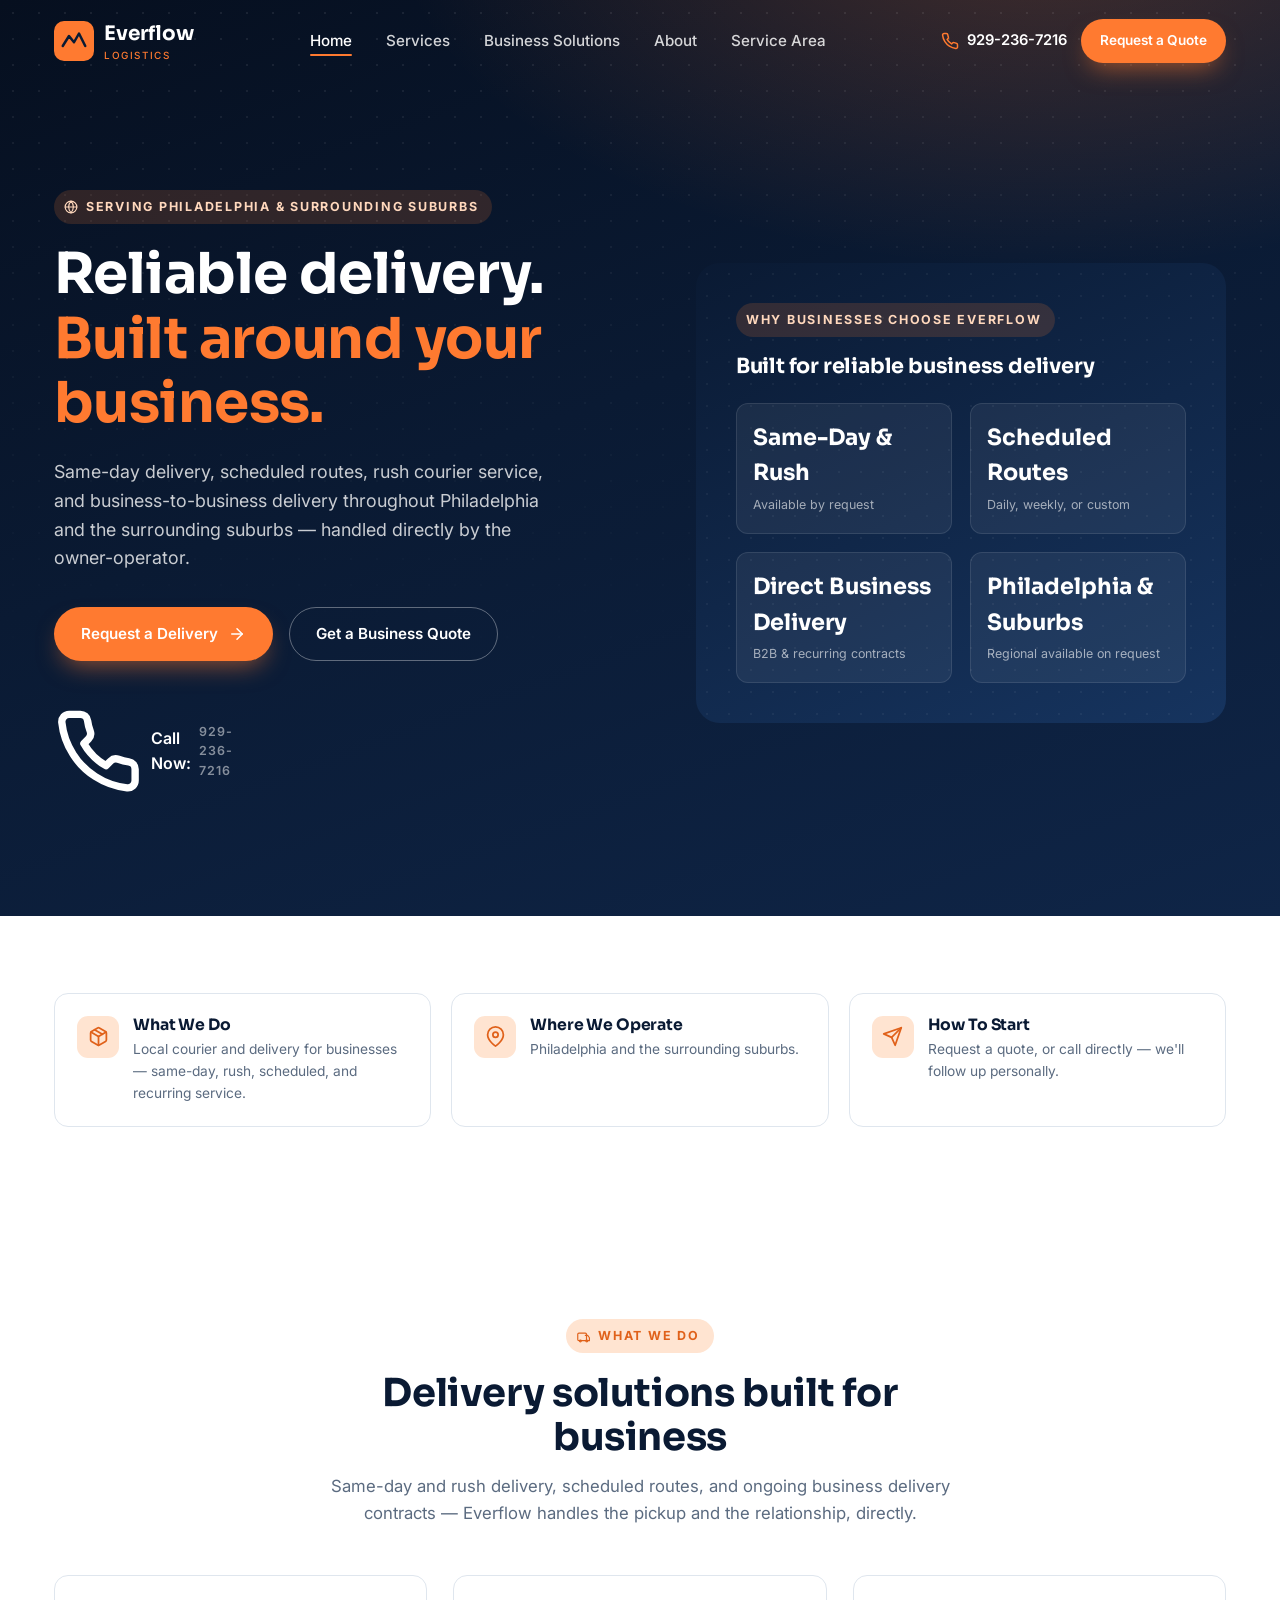
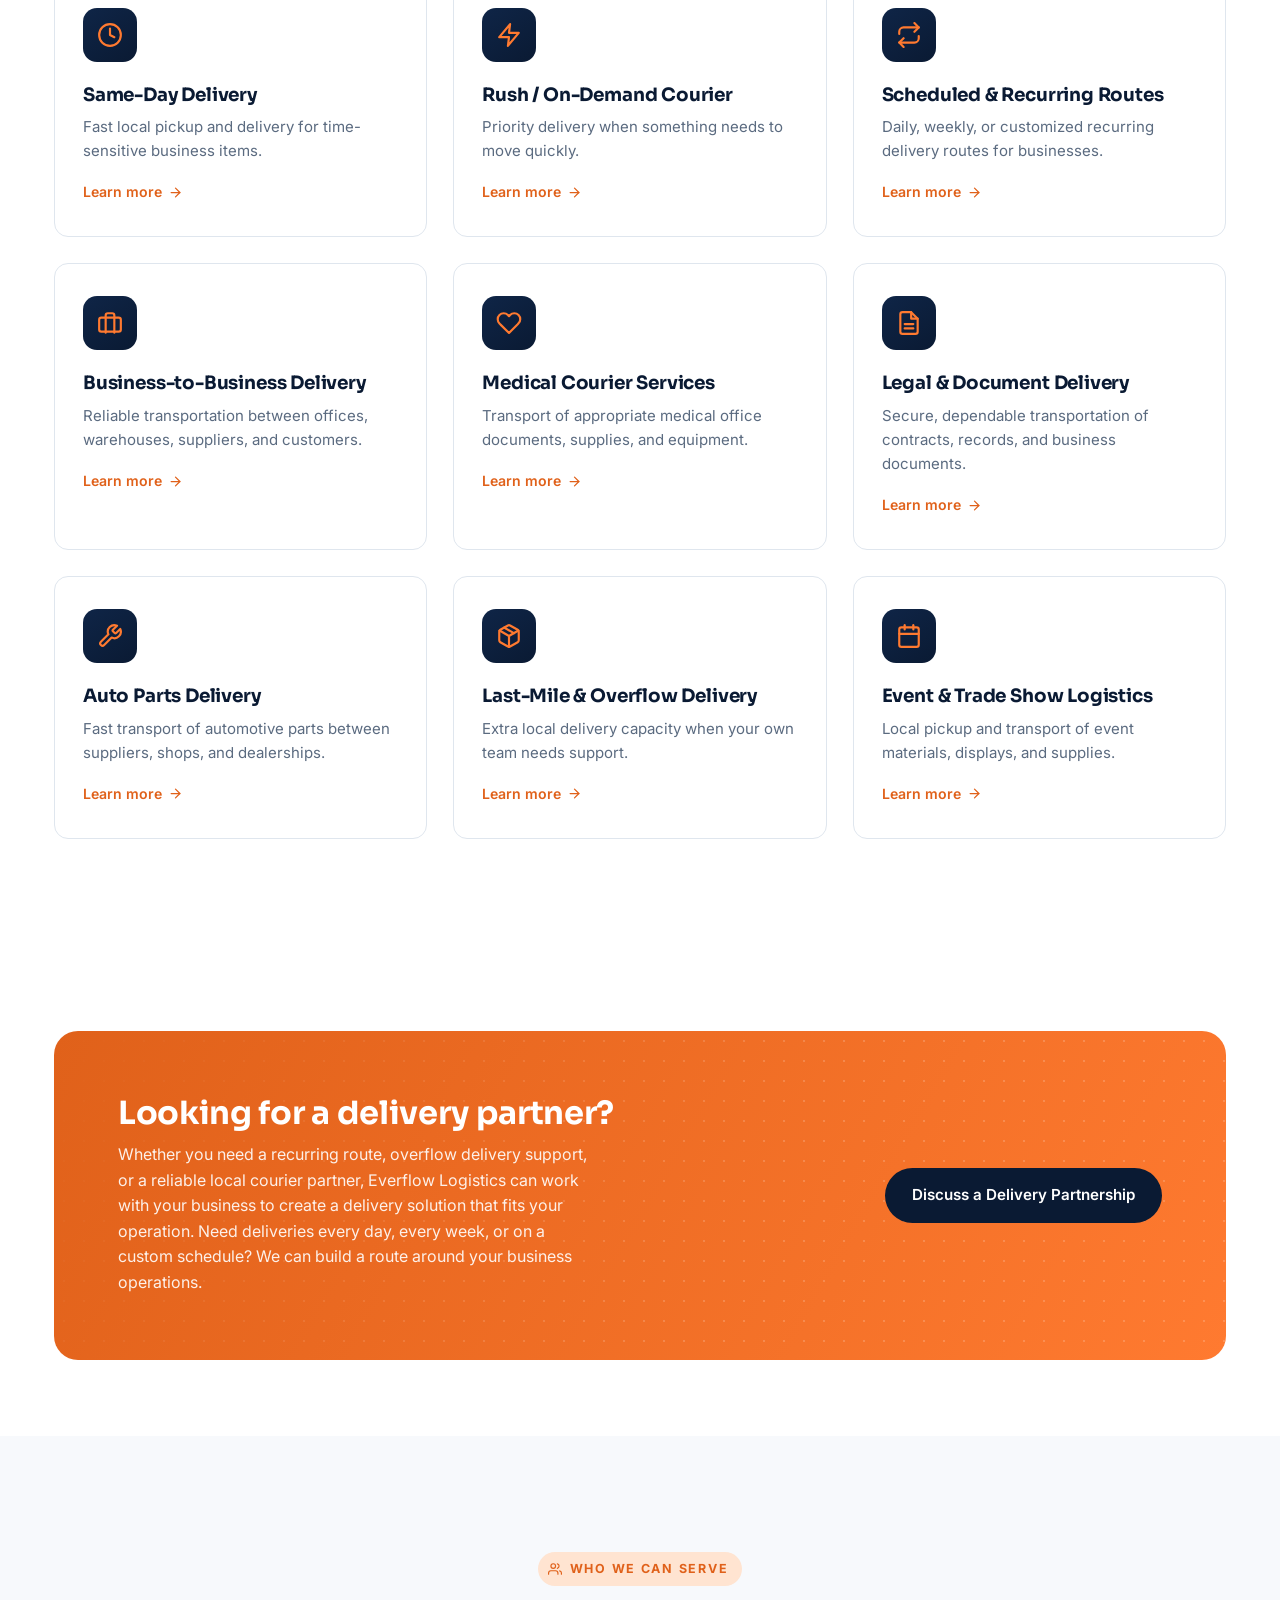
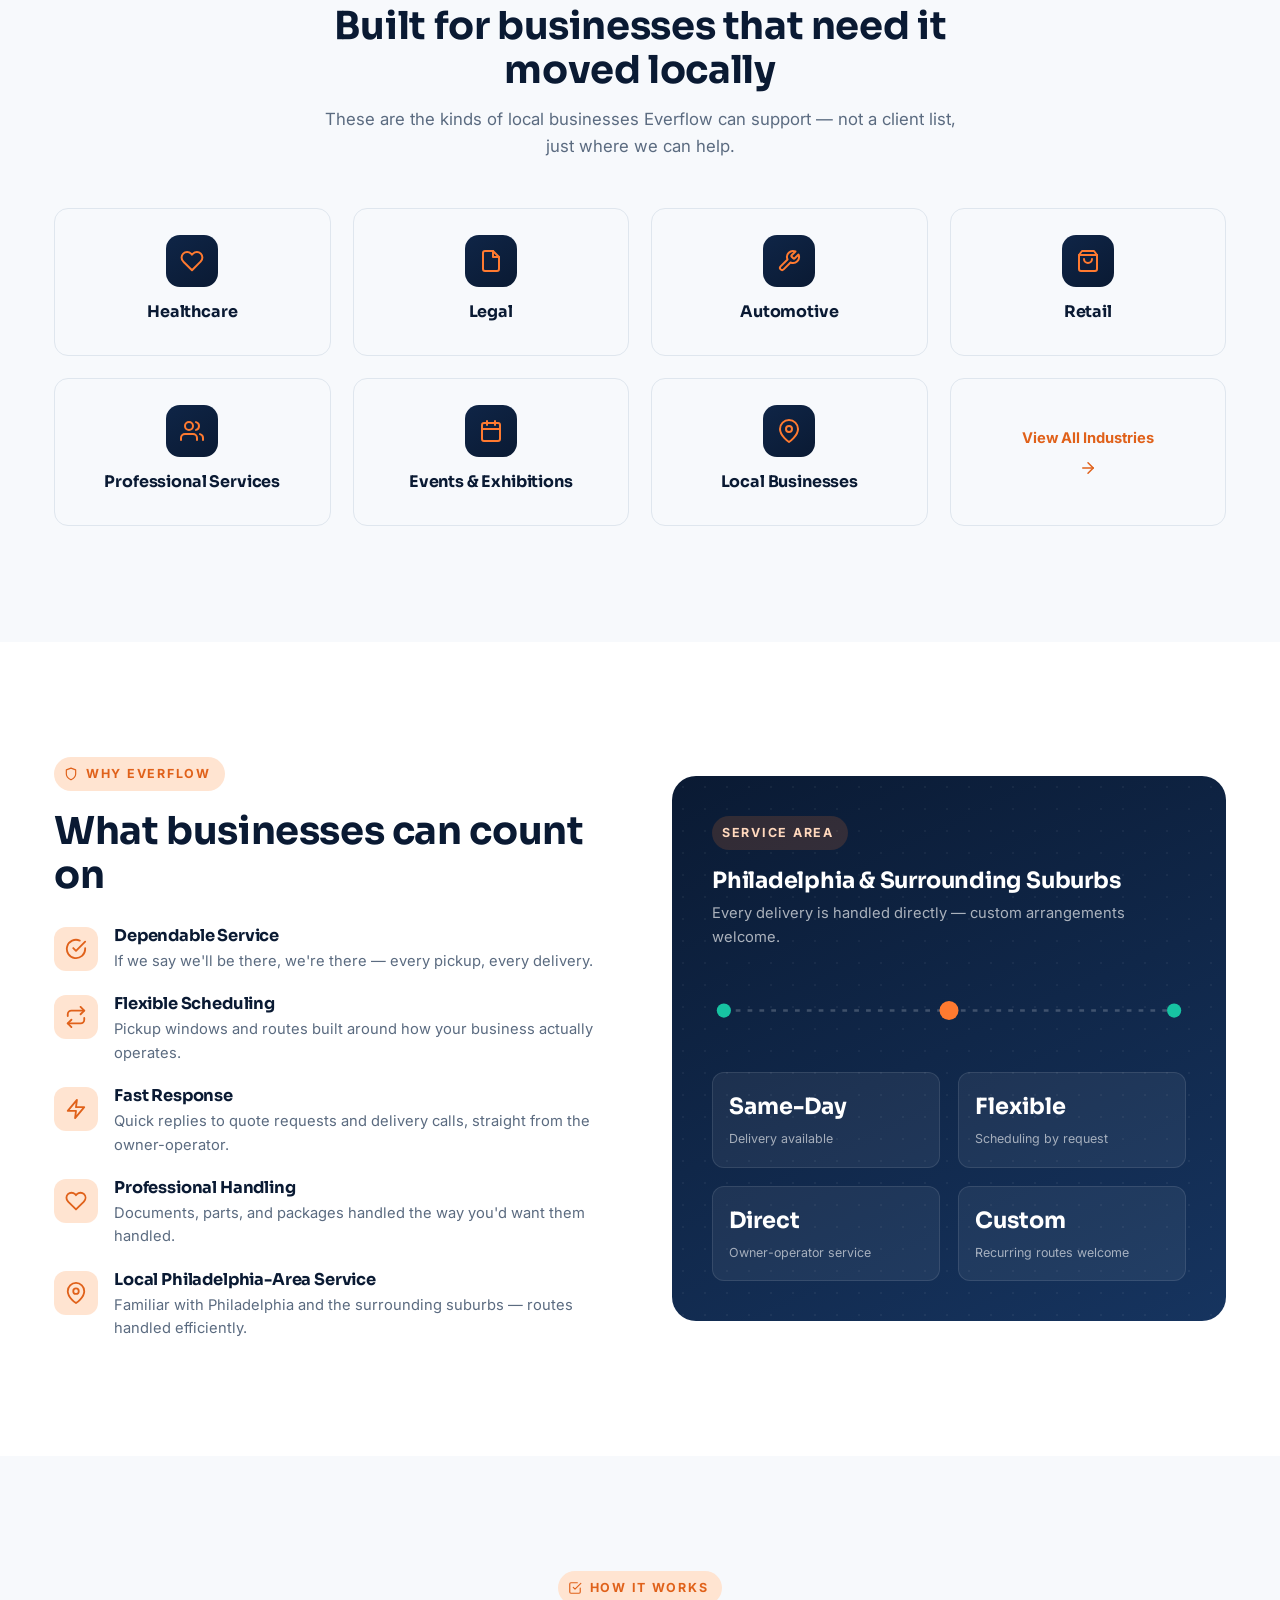
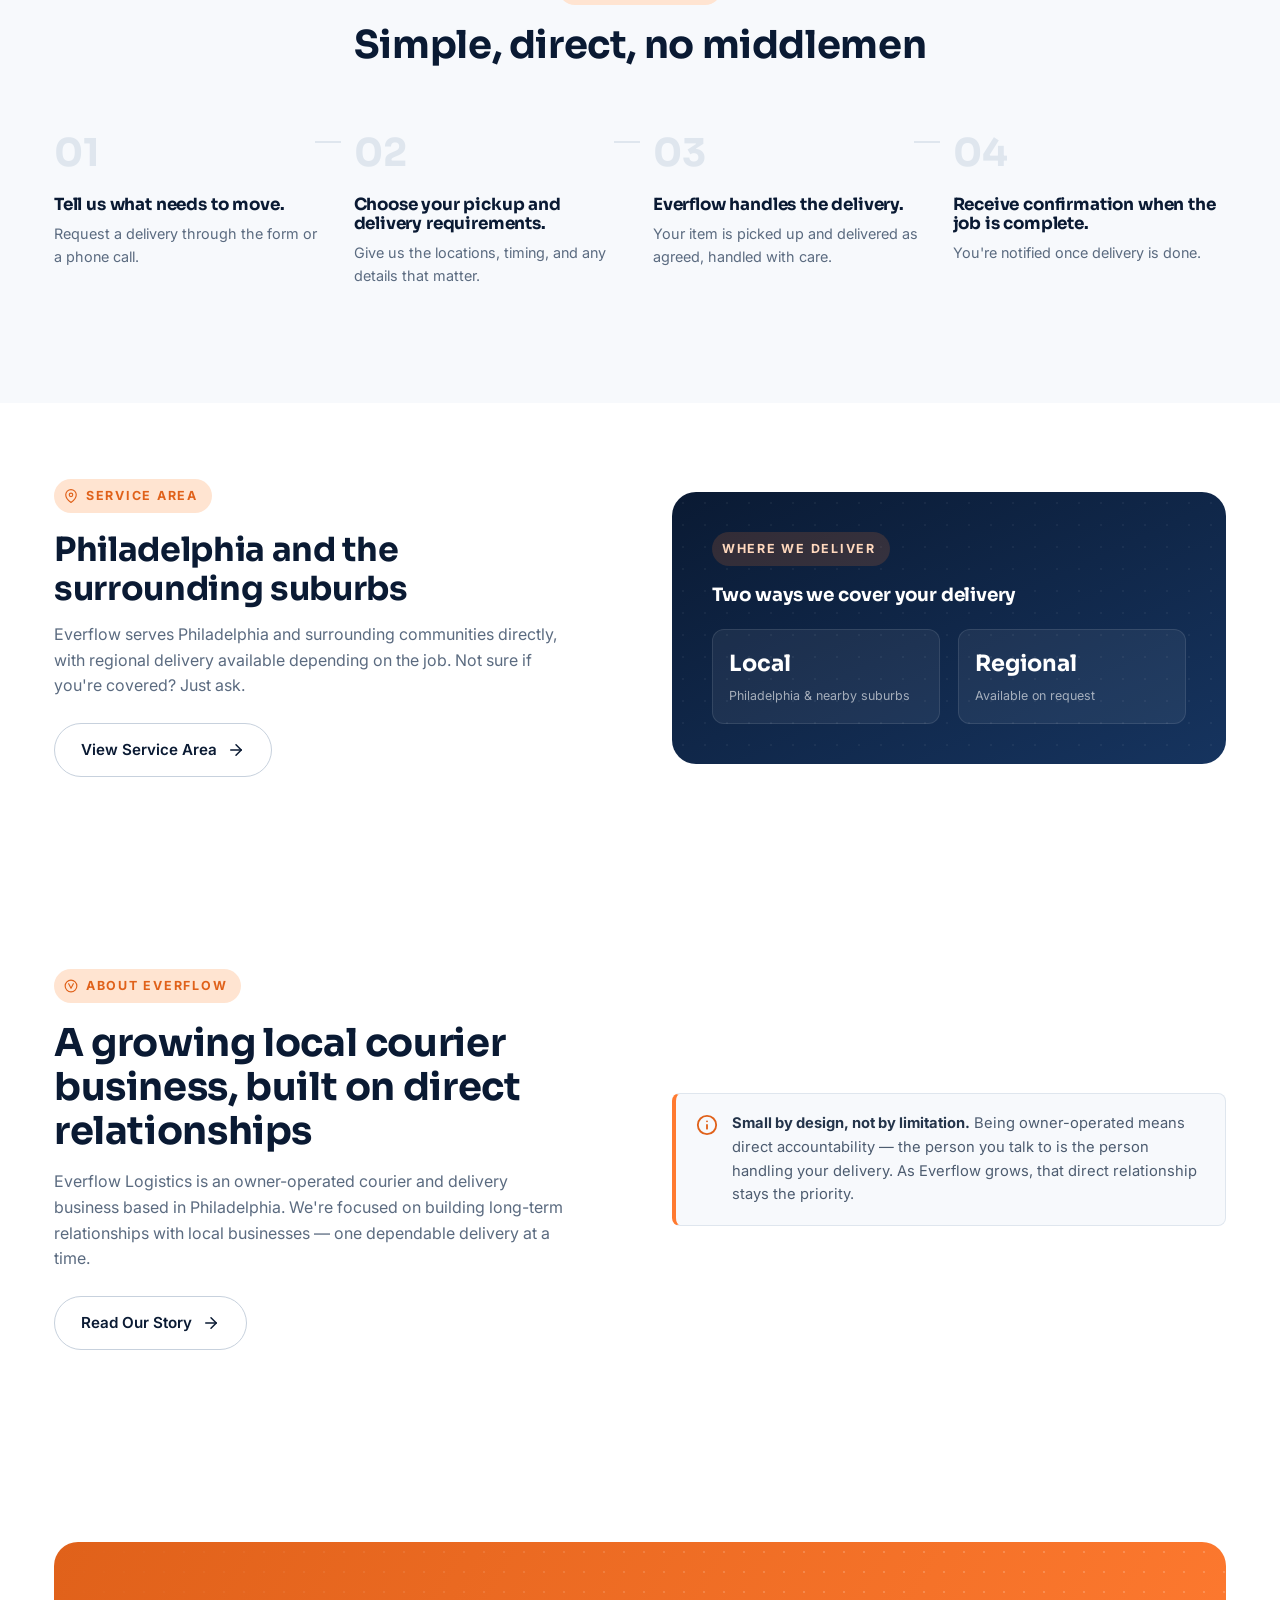
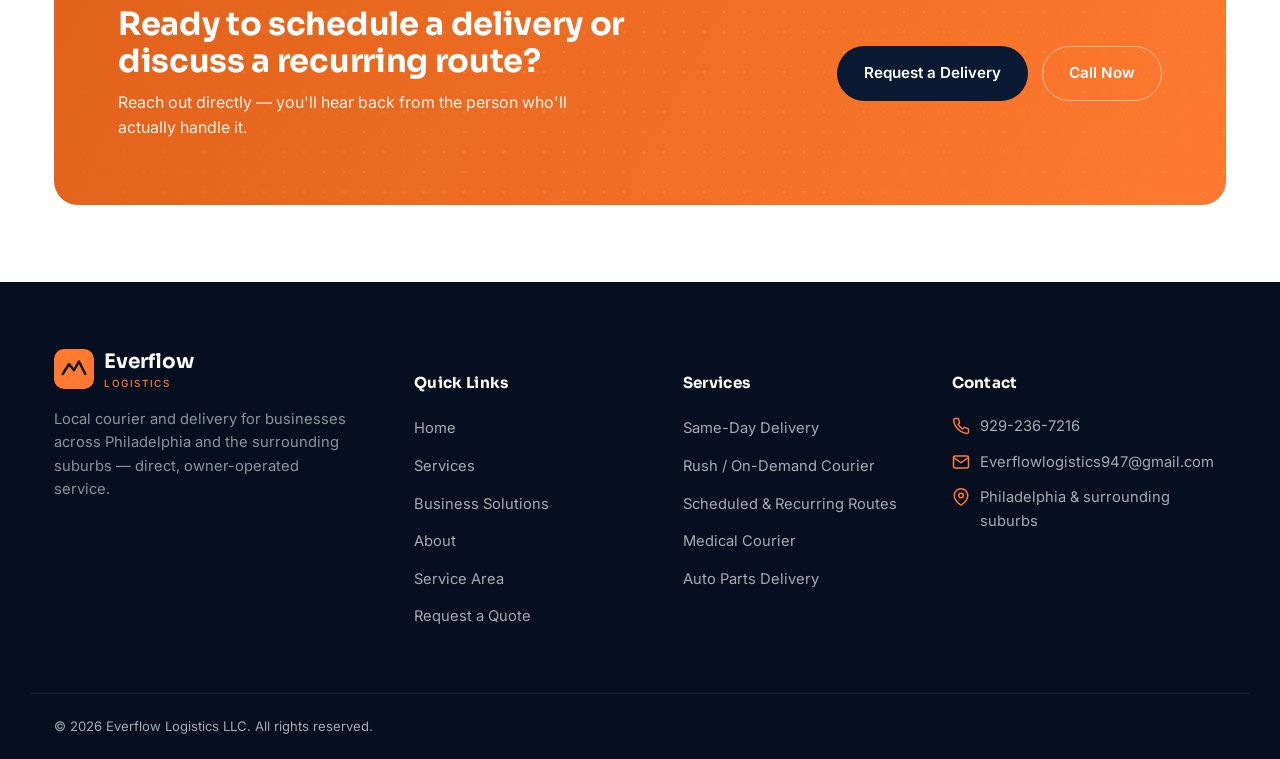
==== commit 41907b4b: "Final approved Everflow Logistics website – production ready" ====
--- a/index.html
+++ b/index.html
@@ -117,33 +117,26 @@
       </div>
 
       <div class="hero-visual">
-        <div class="hero-art">
-          <!-- PHOTO PLACEHOLDER — replace with a real photo when available.
-               See images/README.md. Suggested file: images/hero-vehicle.jpg -->
-          <div class="photo-frame">
-            <div class="photo-placeholder">
-              <svg class="cam-ic" aria-hidden="true" viewBox="0 0 24 24" fill="none" stroke="currentColor" stroke-width="2" stroke-linecap="round" stroke-linejoin="round"><path d="M23 19a2 2 0 0 1-2 2H3a2 2 0 0 1-2-2V8a2 2 0 0 1 2-2h4l2-3h6l2 3h4a2 2 0 0 1 2 2z"/><circle cx="12" cy="13" r="4"/></svg>
-              <strong>Photo coming soon</strong>
-              <span>Everflow delivery vehicle or owner</span>
-            </div>
-          </div>
-        </div>
-        <div class="float-card float-card--1">
-          <div class="ic">
-            <svg aria-hidden="true" viewBox="0 0 24 24" fill="none" stroke="currentColor" stroke-width="2" stroke-linecap="round" stroke-linejoin="round"><circle cx="12" cy="12" r="10"/><line x1="2" y1="12" x2="22" y2="12"/><path d="M12 2a15.3 15.3 0 0 1 4 10 15.3 15.3 0 0 1-4 10 15.3 15.3 0 0 1-4-10 15.3 15.3 0 0 1 4-10z"/></svg>
-          </div>
-          <div>
-            <strong>Local &amp; Direct</strong>
-            <small>Philadelphia-based courier</small>
-          </div>
-        </div>
-        <div class="float-card float-card--2">
-          <div class="ic">
-            <svg aria-hidden="true" viewBox="0 0 24 24" fill="none" stroke="currentColor" stroke-width="2" stroke-linecap="round" stroke-linejoin="round"><circle cx="12" cy="12" r="10"/><polyline points="12 6 12 12 16 14"/></svg>
-          </div>
-          <div>
-            <strong>Same-Day &amp; Rush</strong>
-            <small>Available by request</small>
+        <div class="panel-card">
+          <div class="kicker on-dark">Why Businesses Choose Everflow</div>
+          <h2 style="color:#fff;font-size:1.3rem;">Built for reliable business delivery</h2>
+          <div class="mini-stats">
+            <div class="box">
+              <b>Same-Day &amp; Rush</b>
+              <span>Available by request</span>
+            </div>
+            <div class="box">
+              <b>Scheduled Routes</b>
+              <span>Daily, weekly, or custom</span>
+            </div>
+            <div class="box">
+              <b>Direct Business Delivery</b>
+              <span>B2B &amp; recurring contracts</span>
+            </div>
+            <div class="box">
+              <b>Philadelphia &amp; Suburbs</b>
+              <span>Regional available on request</span>
+            </div>
           </div>
         </div>
       </div>
@@ -459,7 +452,7 @@
           <svg aria-hidden="true" viewBox="0 0 24 24" fill="none" stroke="currentColor" stroke-width="2" stroke-linecap="round" stroke-linejoin="round"><path d="M9 11l3 3L22 4"/><path d="M21 12v7a2 2 0 0 1-2 2H5a2 2 0 0 1-2-2V5a2 2 0 0 1 2-2h11"/></svg>
           How it works
         </div>
-        <h2>How it works</h2>
+        <h2>Simple, direct, no middlemen</h2>
       </div>
 
       <div class="process-grid">
@@ -497,12 +490,24 @@
             Service area
           </div>
           <h2 style="font-size:clamp(1.6rem,2.6vw,2.1rem);margin-bottom:14px;">Philadelphia and the surrounding suburbs</h2>
-          <p style="color:var(--gray-500);max-width:520px;">Everflow serves Philadelphia and surrounding communities directly, with regional delivery available depending on the job. Not sure if you're covered? Just ask.</p>
-        </div>
-        <div style="display:flex;align-items:center;justify-content:flex-start;">
+          <p style="color:var(--gray-500);max-width:520px;margin-bottom:24px;">Everflow serves Philadelphia and surrounding communities directly, with regional delivery available depending on the job. Not sure if you're covered? Just ask.</p>
           <a href="service-area.html" class="btn btn-outline">View Service Area
             <svg aria-hidden="true" viewBox="0 0 24 24" fill="none" stroke="currentColor" stroke-width="2" stroke-linecap="round" stroke-linejoin="round"><line x1="5" y1="12" x2="19" y2="12"/><polyline points="12 5 19 12 12 19"/></svg>
           </a>
+        </div>
+        <div class="panel-card" data-reveal>
+          <div class="kicker on-dark">Where We Deliver</div>
+          <h3 style="color:#fff;font-size:1.15rem;">Two ways we cover your delivery</h3>
+          <div class="mini-stats">
+            <div class="box">
+              <b>Local</b>
+              <span>Philadelphia &amp; nearby suburbs</span>
+            </div>
+            <div class="box">
+              <b>Regional</b>
+              <span>Available on request</span>
+            </div>
+          </div>
         </div>
       </div>
     </div>
--- a/css/style.css
+++ b/css/style.css
@@ -290,15 +290,6 @@
 
 /* Hero visual */
 .hero-visual { position: relative; }
-.hero-art {
-  position: relative;
-  border-radius: var(--radius-lg);
-  background: linear-gradient(155deg, rgba(255,255,255,0.08), rgba(255,255,255,0.02));
-  border: 1px solid rgba(255,255,255,0.14);
-  padding: 30px;
-  backdrop-filter: blur(6px);
-}
-.hero-art svg { width: 100%; height: auto; }
 .float-card {
   position: absolute;
   background: var(--white);
@@ -331,56 +322,6 @@
     width: 100%;
   }
   .float-card--1 { margin-top: 16px; }
-}
-
-/* ---------- Photo placeholder (real photos added later) ---------- */
-.photo-frame {
-  position: relative;
-  width: 100%;
-  border-radius: var(--radius-lg);
-  overflow: hidden;
-}
-.photo-frame img {
-  width: 100%;
-  height: 100%;
-  object-fit: cover;
-  display: block;
-  border-radius: var(--radius-lg);
-}
-.photo-placeholder {
-  width: 100%;
-  aspect-ratio: 4 / 3;
-  border-radius: var(--radius-lg);
-  border: 2px dashed var(--gray-300);
-  background:
-    repeating-linear-gradient(135deg, var(--gray-100) 0 12px, var(--gray-50) 12px 24px);
-  display: flex;
-  flex-direction: column;
-  align-items: center;
-  justify-content: center;
-  gap: 10px;
-  text-align: center;
-  padding: 24px;
-  color: var(--gray-500);
-}
-.photo-placeholder .cam-ic {
-  width: 40px; height: 40px;
-  color: var(--gray-400);
-}
-.photo-placeholder strong {
-  font-family: var(--font-head);
-  color: var(--gray-600);
-  font-size: 0.95rem;
-}
-.photo-placeholder span {
-  font-size: 0.82rem;
-  color: var(--gray-500);
-  max-width: 260px;
-}
-.photo-frame--wide .photo-placeholder { aspect-ratio: 21 / 8; }
-.photo-frame--square .photo-placeholder { aspect-ratio: 1 / 1; }
-@media (max-width: 720px) {
-  .photo-frame--wide .photo-placeholder { aspect-ratio: 4 / 3; }
 }
 
 /* ---------- Stats strip ---------- */
@@ -601,10 +542,6 @@
   gap: 40px;
   align-items: center;
 }
-.page-hero-split .photo-frame { border: 1px solid rgba(255,255,255,0.14); }
-.page-hero-split .photo-placeholder { border-color: rgba(255,255,255,0.25); background: rgba(255,255,255,0.06); color: rgba(255,255,255,0.65); }
-.page-hero-split .photo-placeholder strong { color: #fff; }
-.page-hero-split .photo-placeholder span { color: rgba(255,255,255,0.6); }
 @media (max-width: 900px) {
   .page-hero-split { grid-template-columns: 1fr; }
 }
@@ -824,7 +761,6 @@
 @media (max-width: 480px) {
   .panel-card { padding: 26px 22px; }
   .mini-stats { gap: 10px; }
-  .hero-art { padding: 16px; }
   .service-tag, .kicker { font-size: 0.7rem; }
 }
 @media (max-width: 380px) {
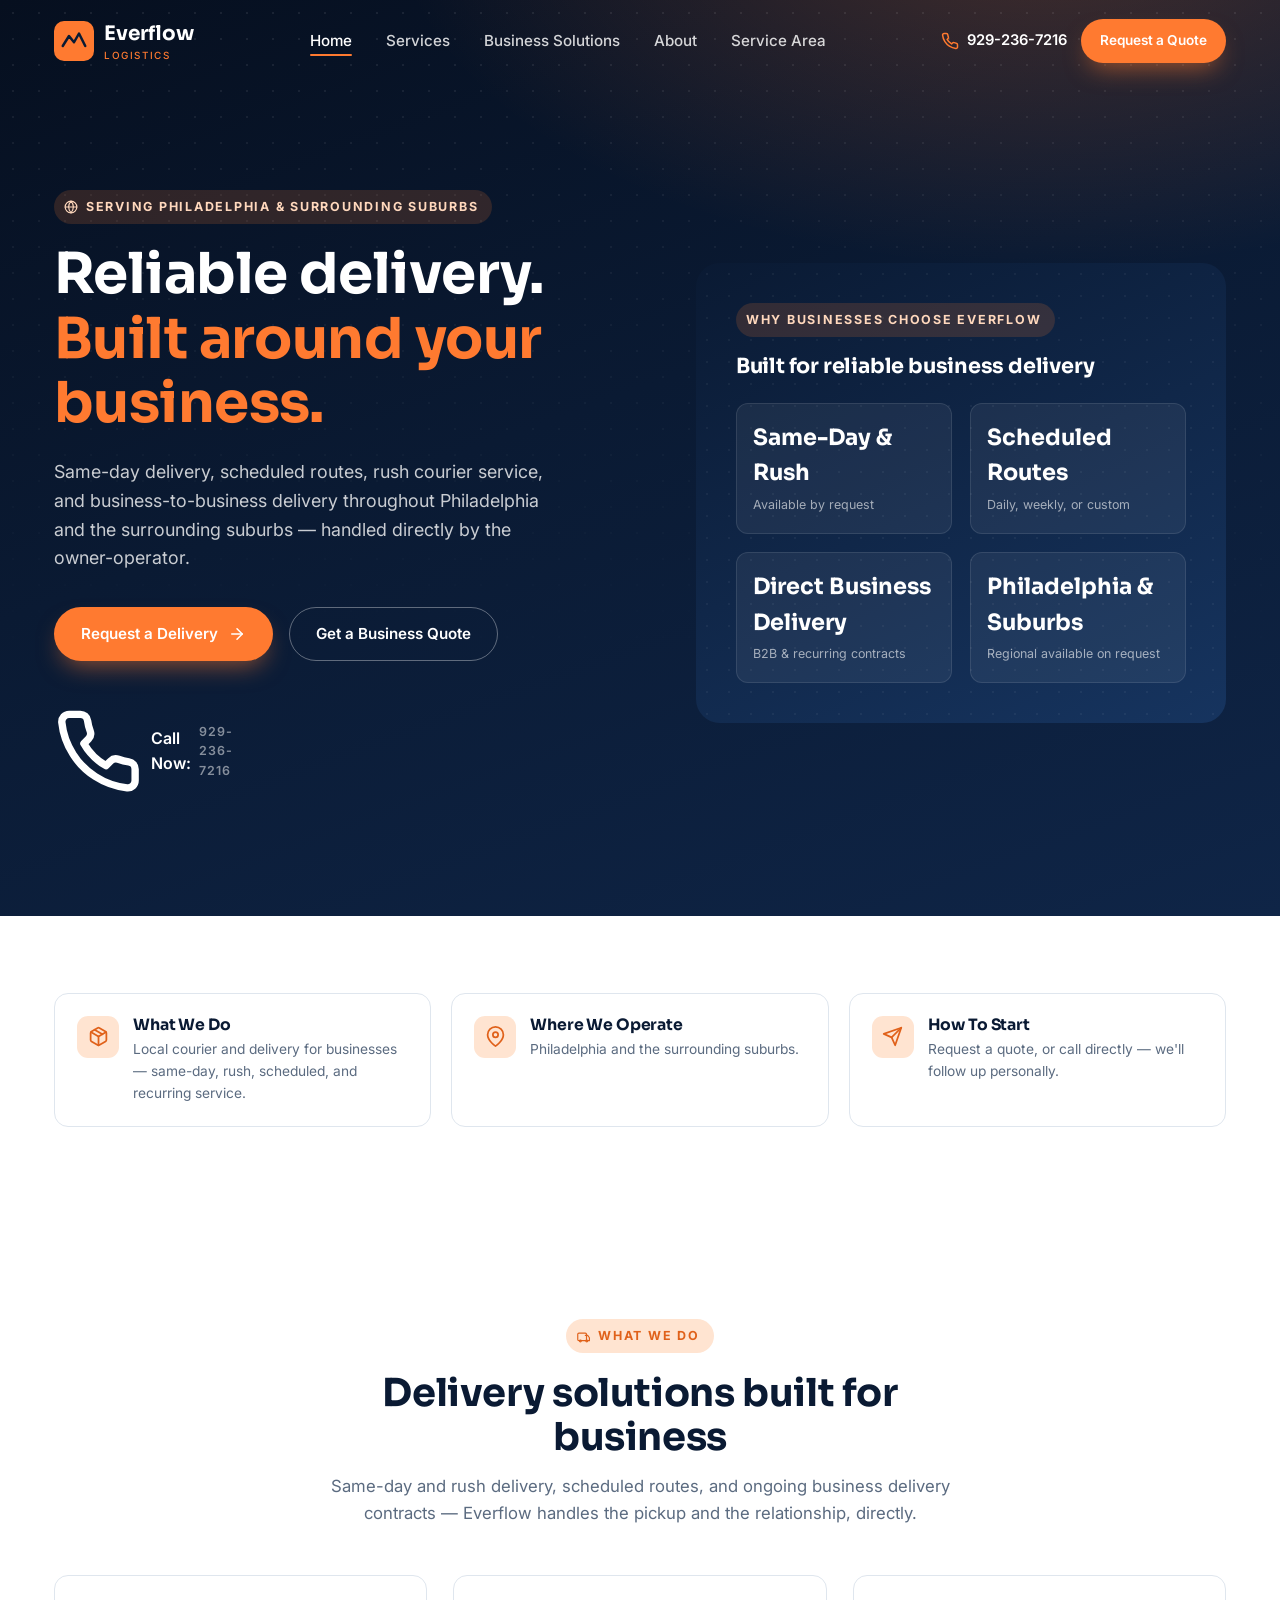
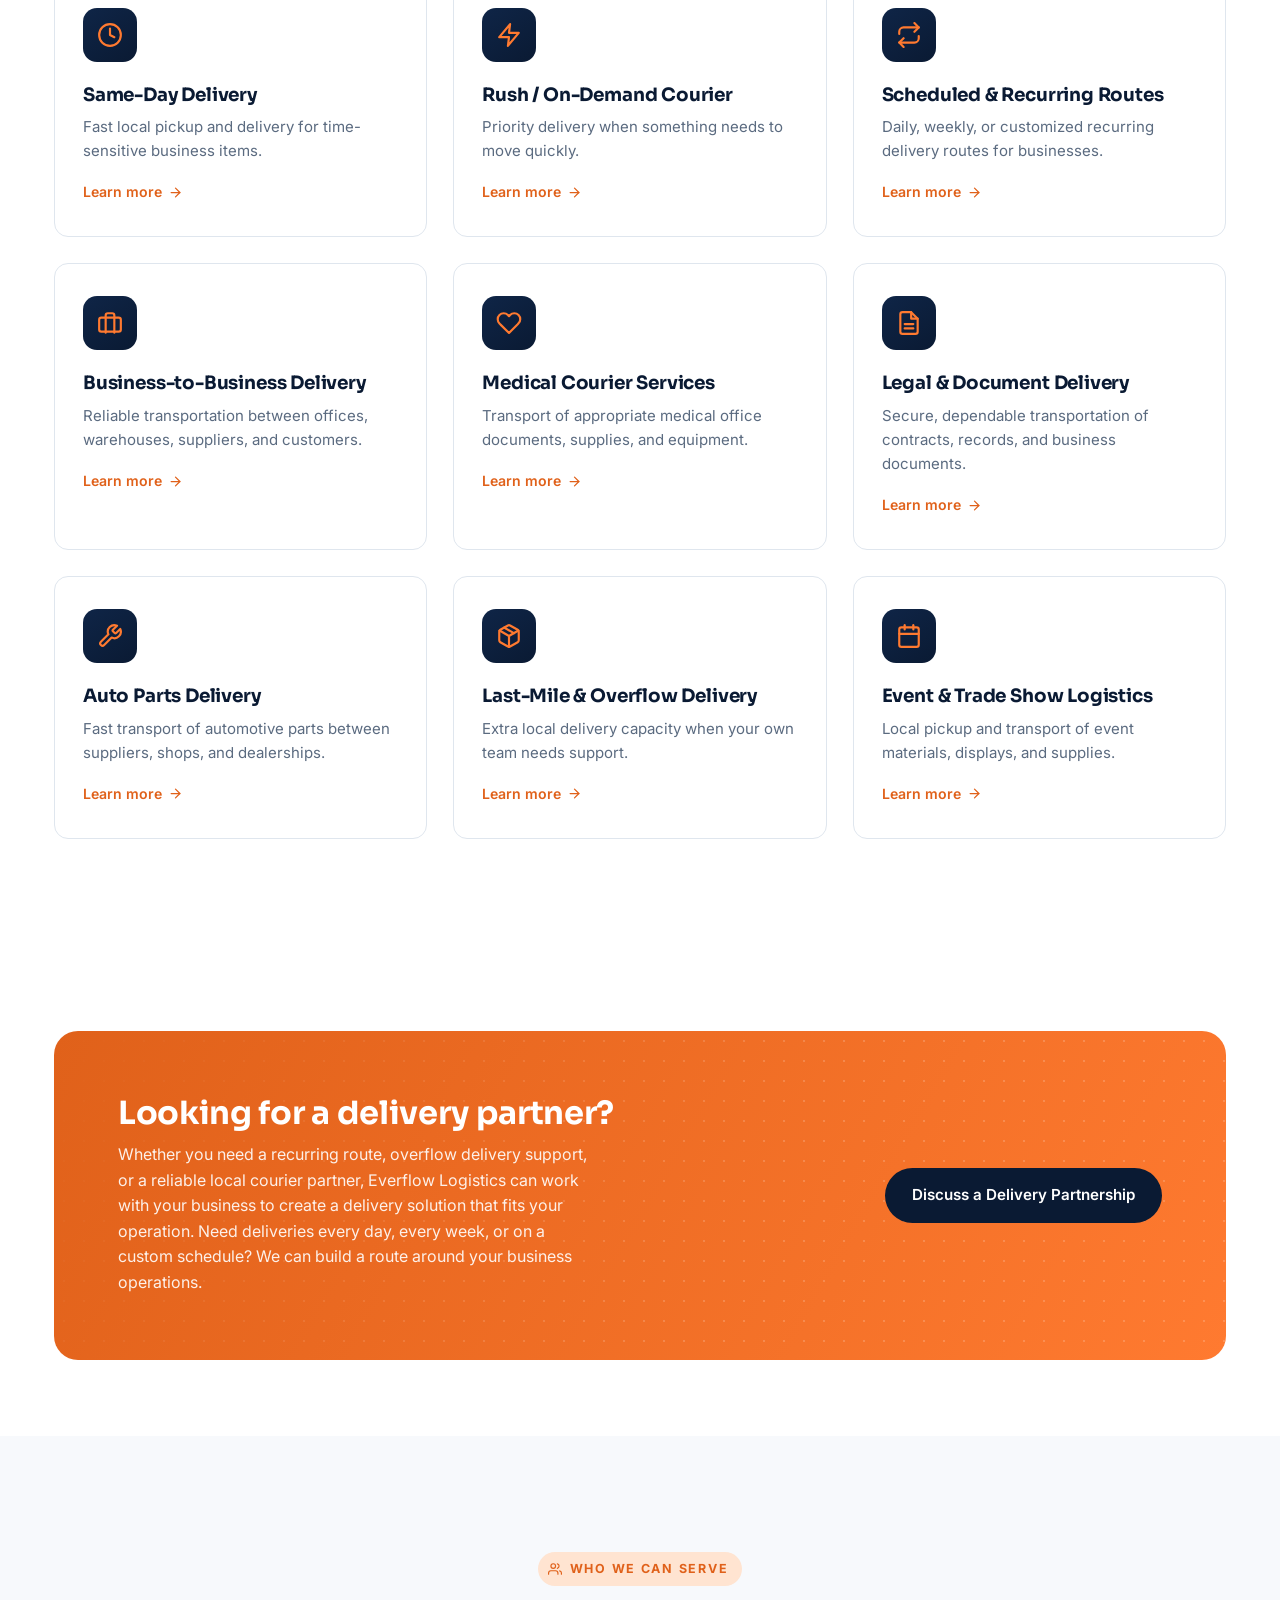
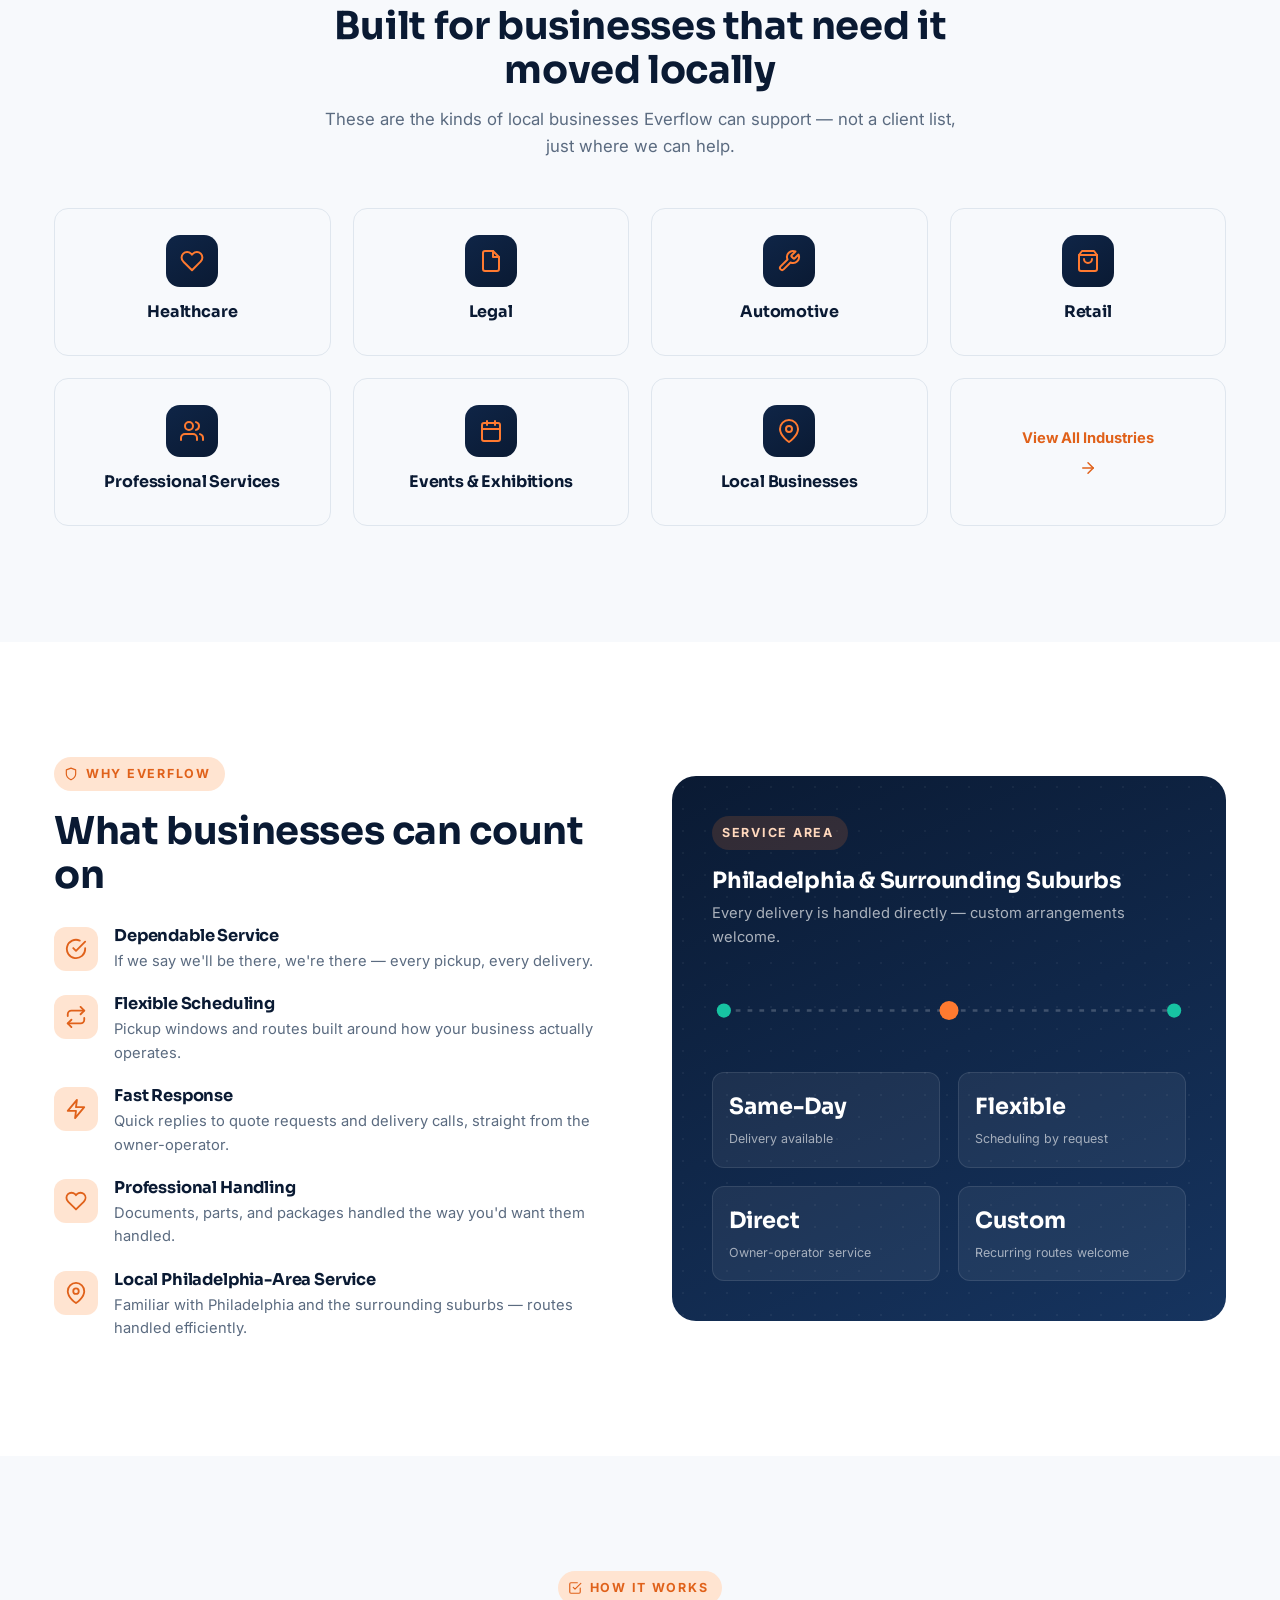
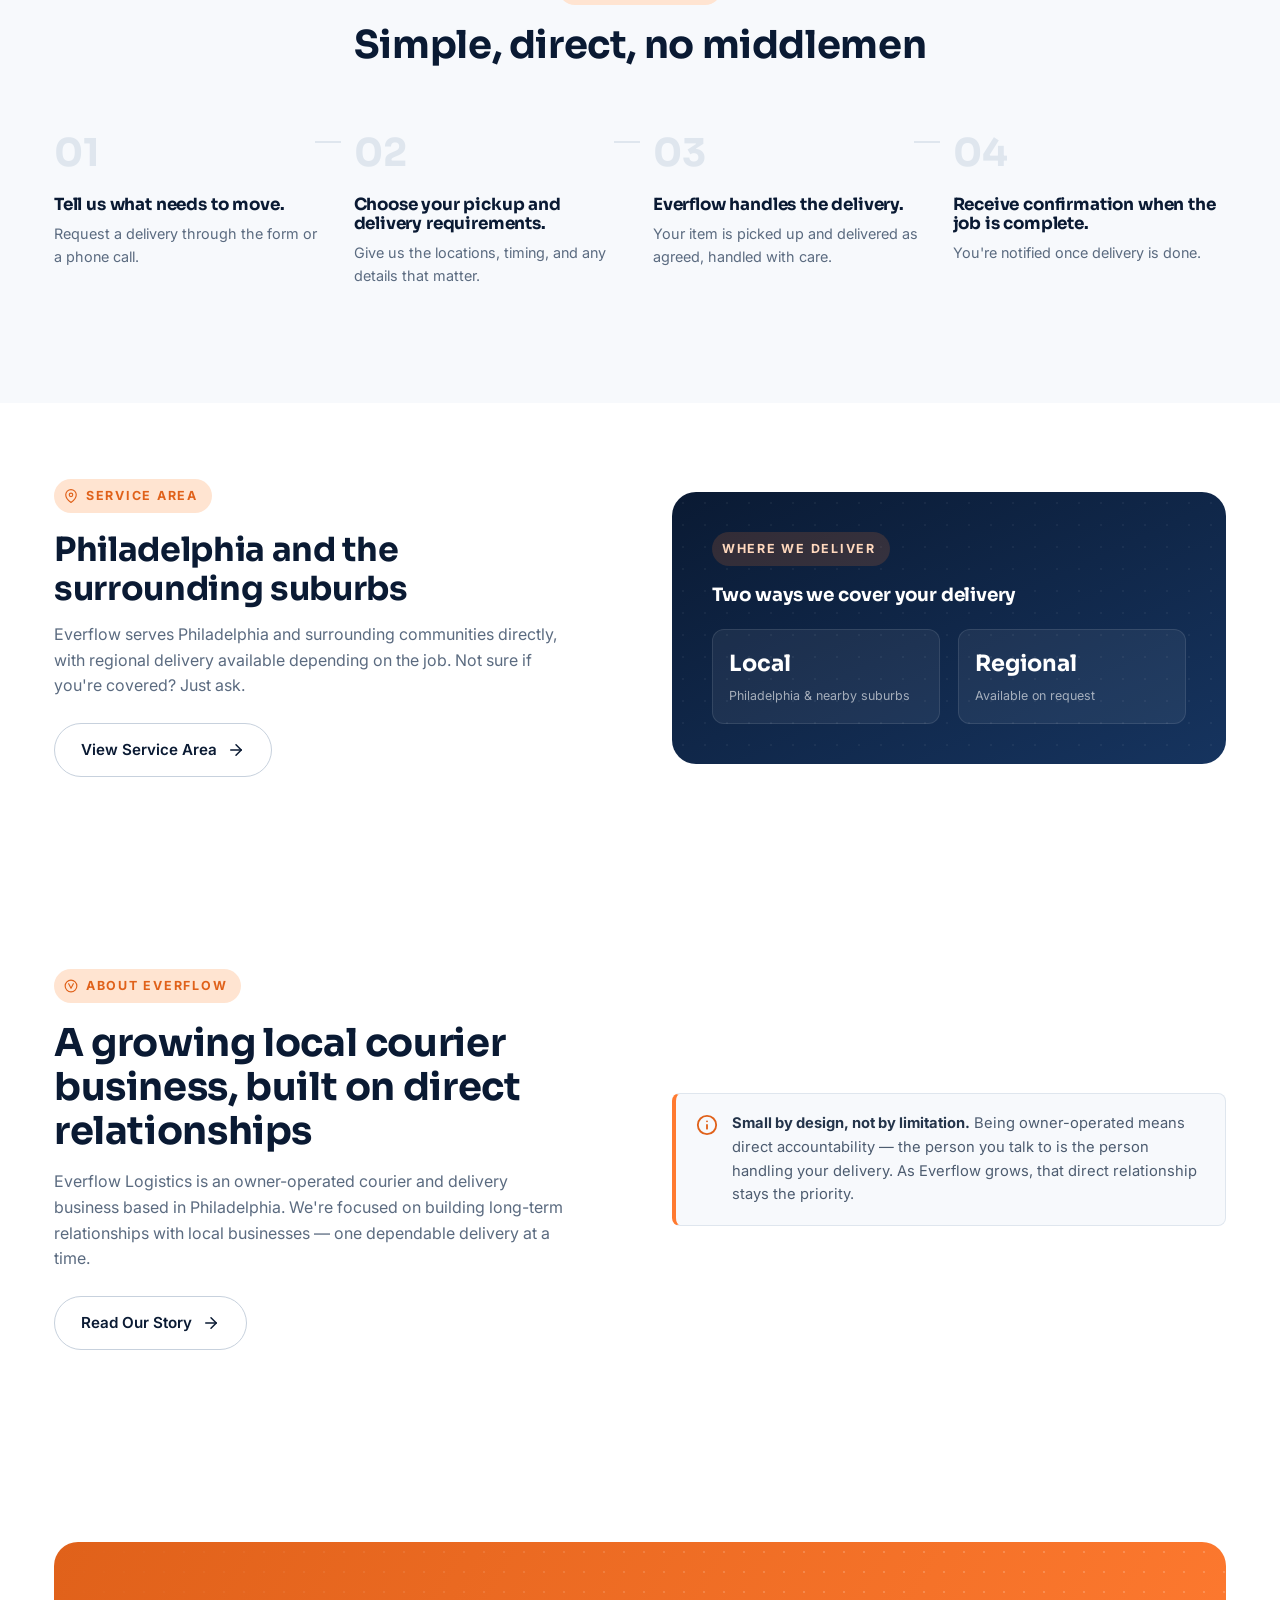
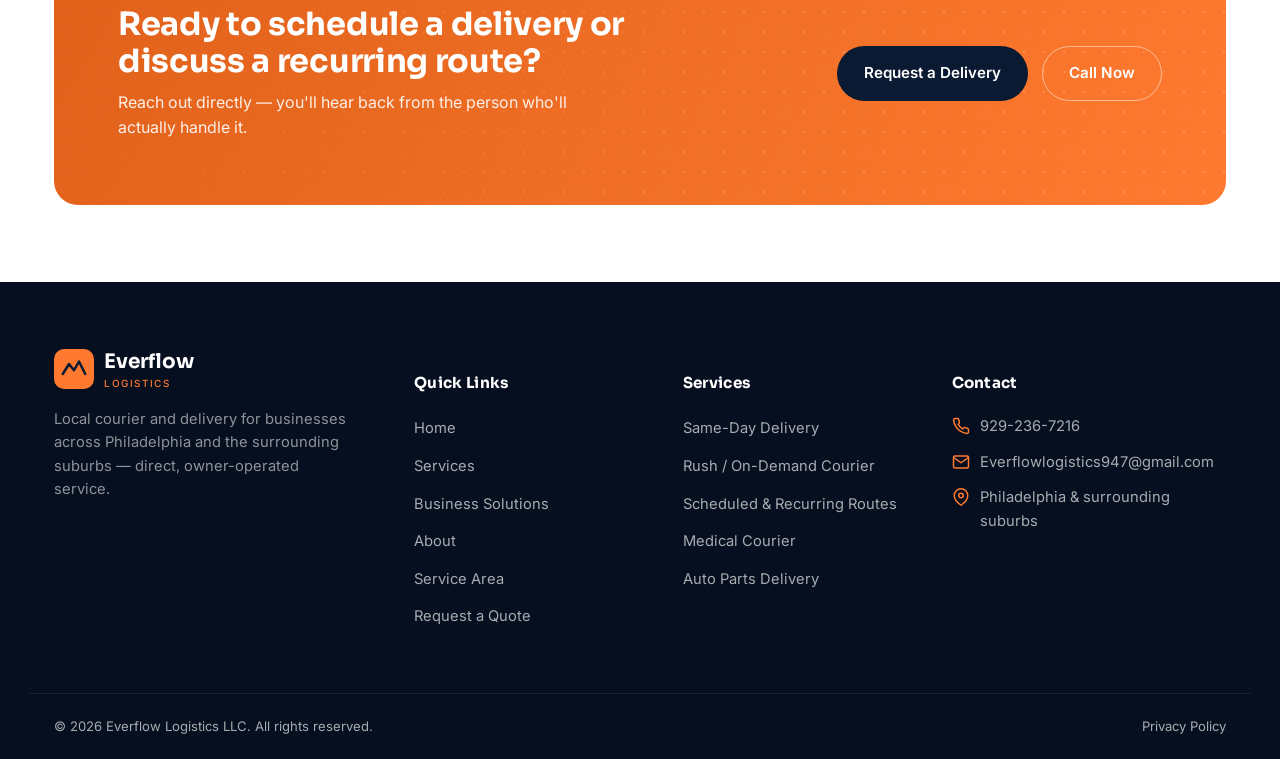
==== commit 76f520ec: "Improve quote flow, accessibility, and SEO" ====
--- a/index.html
+++ b/index.html
@@ -9,9 +9,13 @@
 <meta property="og:site_name" content="Everflow Logistics">
 <meta property="og:title" content="Everflow Logistics | Philadelphia Courier & Business Delivery">
 <meta property="og:description" content="Same-day, rush, scheduled and recurring courier delivery for businesses across Philadelphia and the surrounding suburbs — direct, personal service from the owner-operator.">
-<meta name="twitter:card" content="summary">
+<meta property="og:url" content="https://everflowdelivery.com/">
+<meta property="og:image" content="https://everflowdelivery.com/images/cr-v-delivery-vehicle.webp">
+<meta property="og:image:alt" content="Black Honda CR-V used by Everflow Logistics for local deliveries">
+<meta name="twitter:card" content="summary_large_image">
 <meta name="twitter:title" content="Everflow Logistics | Philadelphia Courier & Business Delivery">
 <meta name="twitter:description" content="Same-day, rush, scheduled and recurring courier delivery for businesses across Philadelphia and the surrounding suburbs.">
+<link rel="canonical" href="https://everflowdelivery.com/">
 <link rel="icon" href="data:image/svg+xml,%3Csvg xmlns='http://www.w3.org/2000/svg' viewBox='0 0 64 64'%3E%3Crect width='64' height='64' rx='14' fill='%230a1a33'/%3E%3Cpath d='M14 40l10-16 8 10 8-14 10 20' stroke='%23ff7a30' stroke-width='4' fill='none' stroke-linecap='round' stroke-linejoin='round'/%3E%3C/svg%3E">
 <link rel="preconnect" href="https://fonts.googleapis.com">
 <link rel="preconnect" href="https://fonts.gstatic.com" crossorigin>
--- a/css/style.css
+++ b/css/style.css
@@ -82,7 +82,10 @@
 }
 
 a:focus-visible,
-button:focus-visible {
+button:focus-visible,
+input:focus-visible,
+select:focus-visible,
+textarea:focus-visible {
   outline: 2px solid var(--accent-dark);
   outline-offset: 2px;
   border-radius: 4px;
@@ -96,6 +99,8 @@
   -webkit-font-smoothing: antialiased;
   overflow-x: hidden;
 }
+
+body.nav-open { overflow: hidden; }
 
 h1, h2, h3, h4 {
   font-family: var(--font-head);
@@ -717,8 +722,8 @@
 .faq-item.open .faq-a { max-height: 220px; }
 
 /* ---------- Reveal animation ---------- */
-[data-reveal] { opacity: 0; transform: translateY(24px); transition: opacity 0.7s var(--ease), transform 0.7s var(--ease); }
-[data-reveal].in-view { opacity: 1; transform: translateY(0); }
+.js [data-reveal] { opacity: 0; transform: translateY(24px); transition: opacity 0.7s var(--ease), transform 0.7s var(--ease); }
+.js [data-reveal].in-view { opacity: 1; transform: translateY(0); }
 
 /* ---------- Back to top ---------- */
 .back-to-top {
@@ -940,3 +945,14 @@
 .mobile-nav a { display: block; color: var(--white); font-family: var(--font-head); font-size: 1.4rem; padding: 14px 4px; border-bottom: 1px solid rgba(255,255,255,0.08); }
 .mobile-nav-footer { margin-top: auto; display: grid; gap: 16px; }
 .mobile-nav-footer .header-tel { display: flex; color: var(--white); }
+
+@media (prefers-reduced-motion: reduce) {
+  html { scroll-behavior: auto; }
+  *, *::before, *::after {
+    animation-duration: 0.01ms !important;
+    animation-iteration-count: 1 !important;
+    scroll-behavior: auto !important;
+    transition-duration: 0.01ms !important;
+  }
+  .js [data-reveal] { opacity: 1; transform: none; }
+}
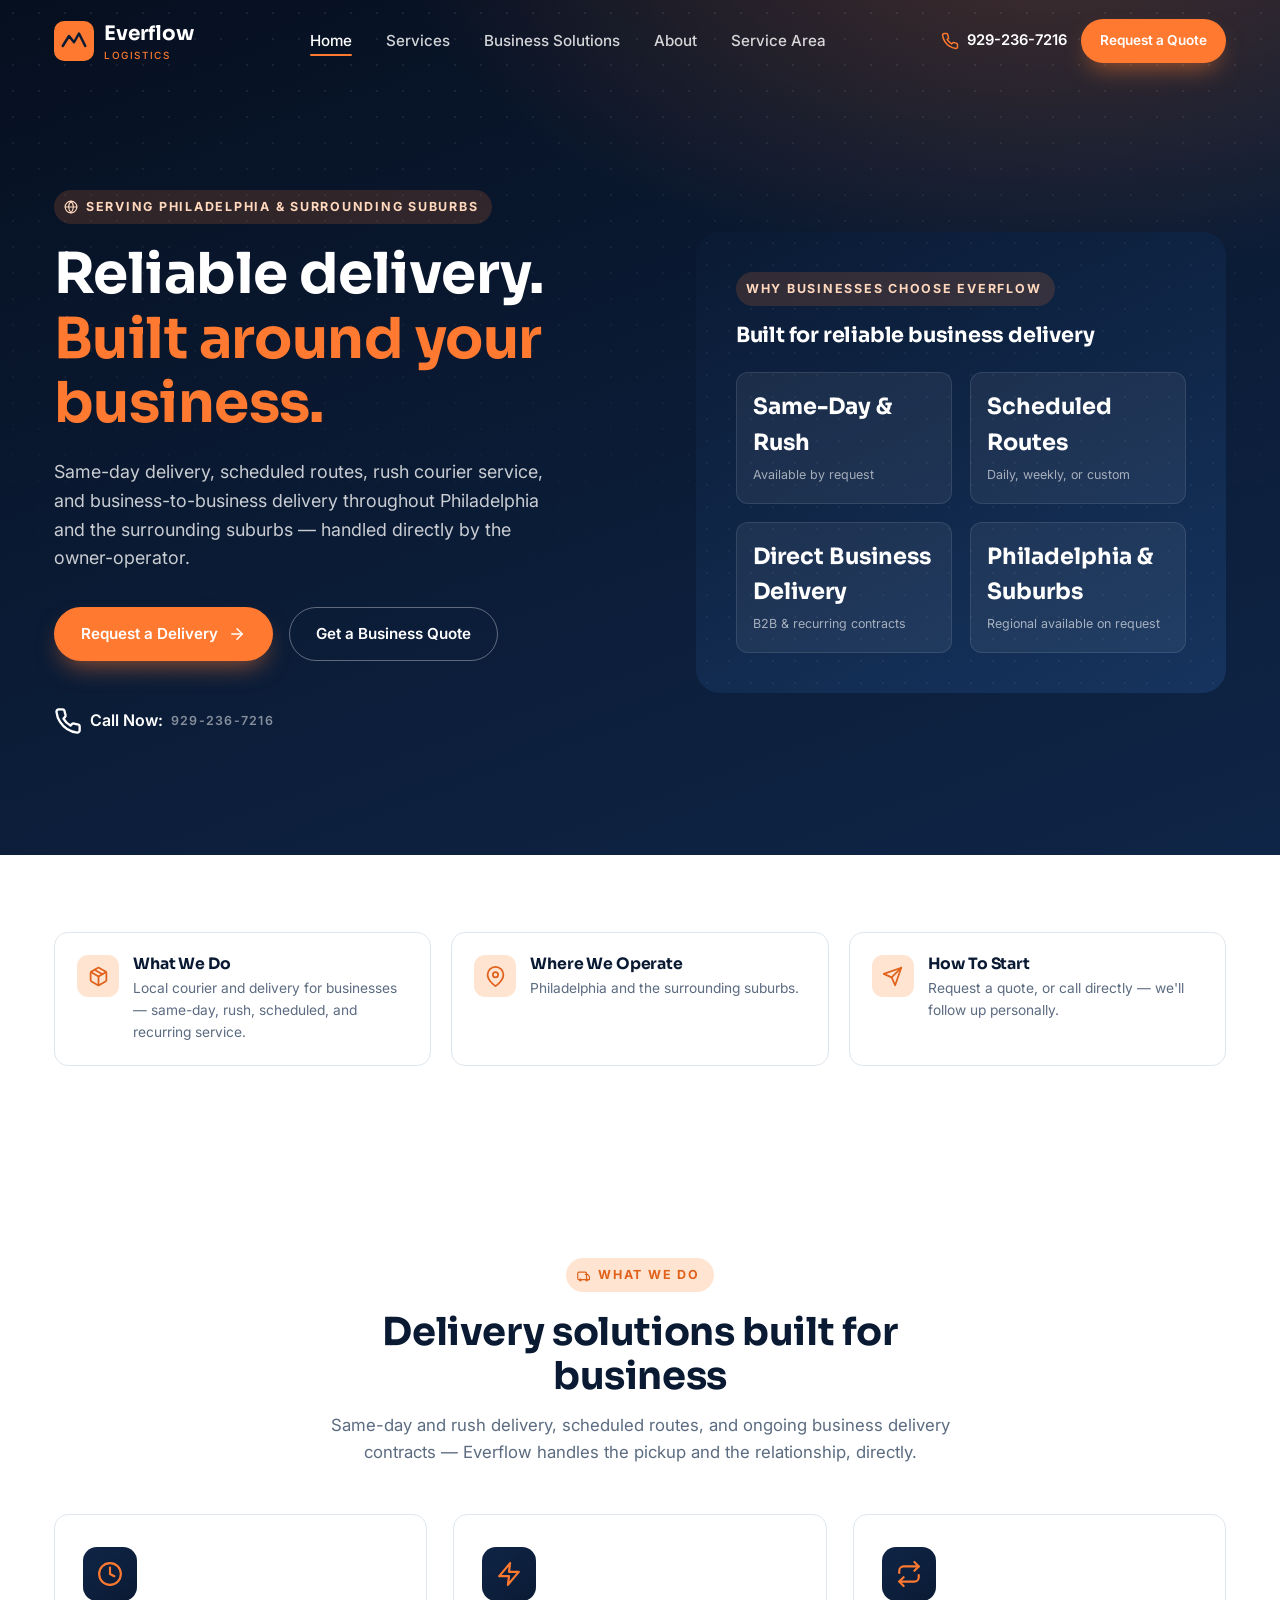
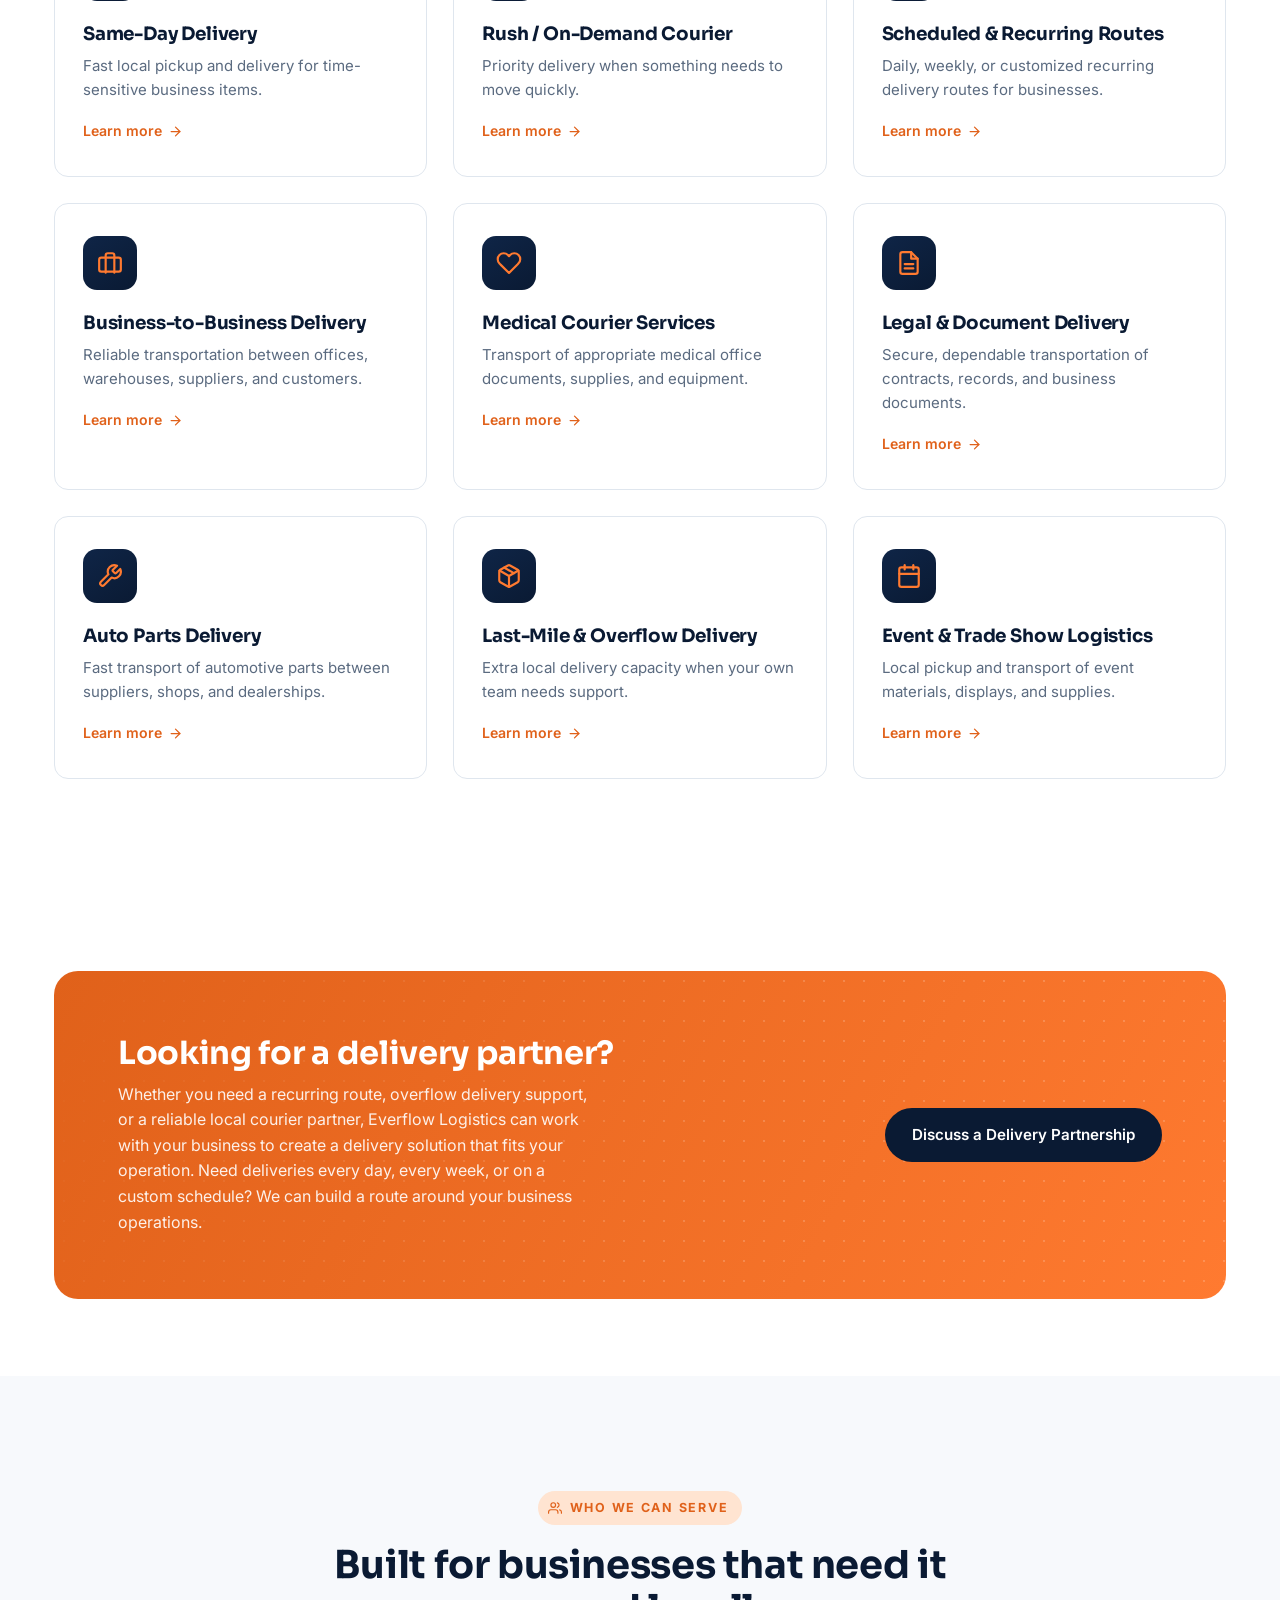
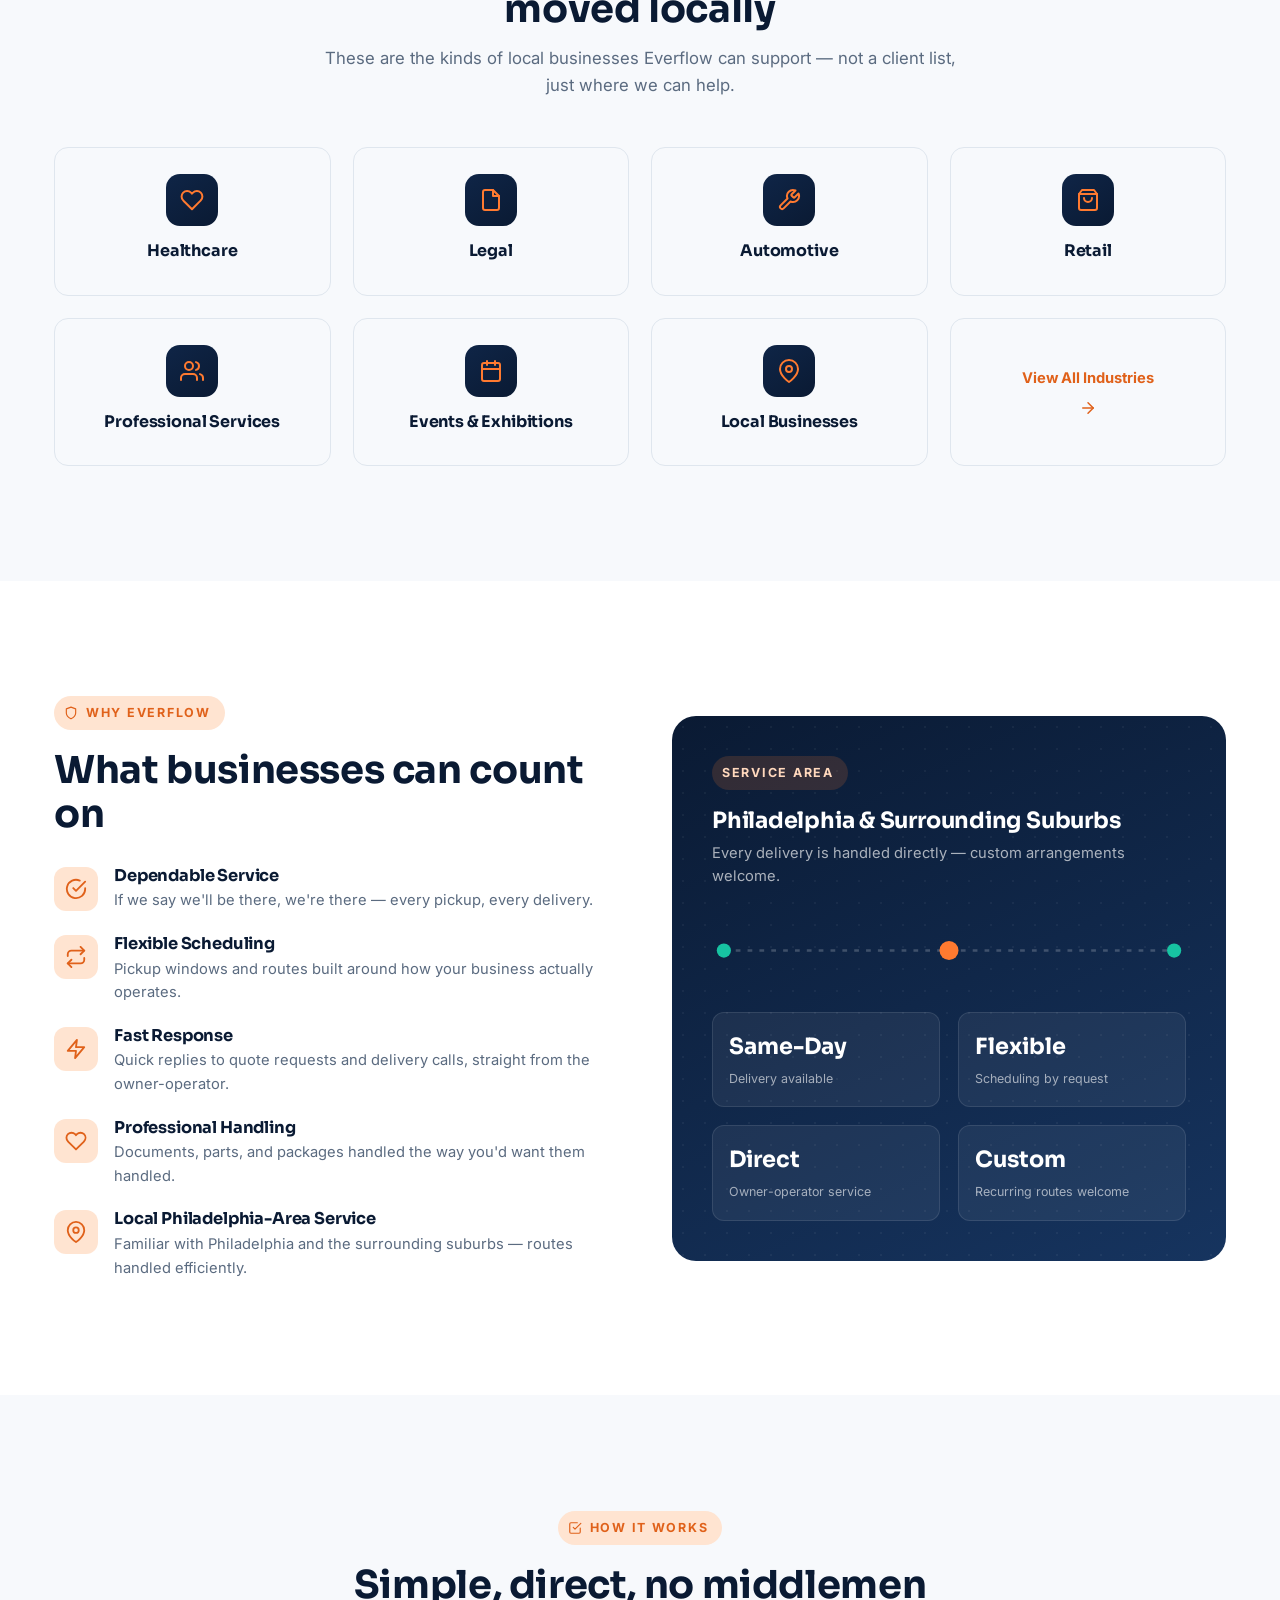
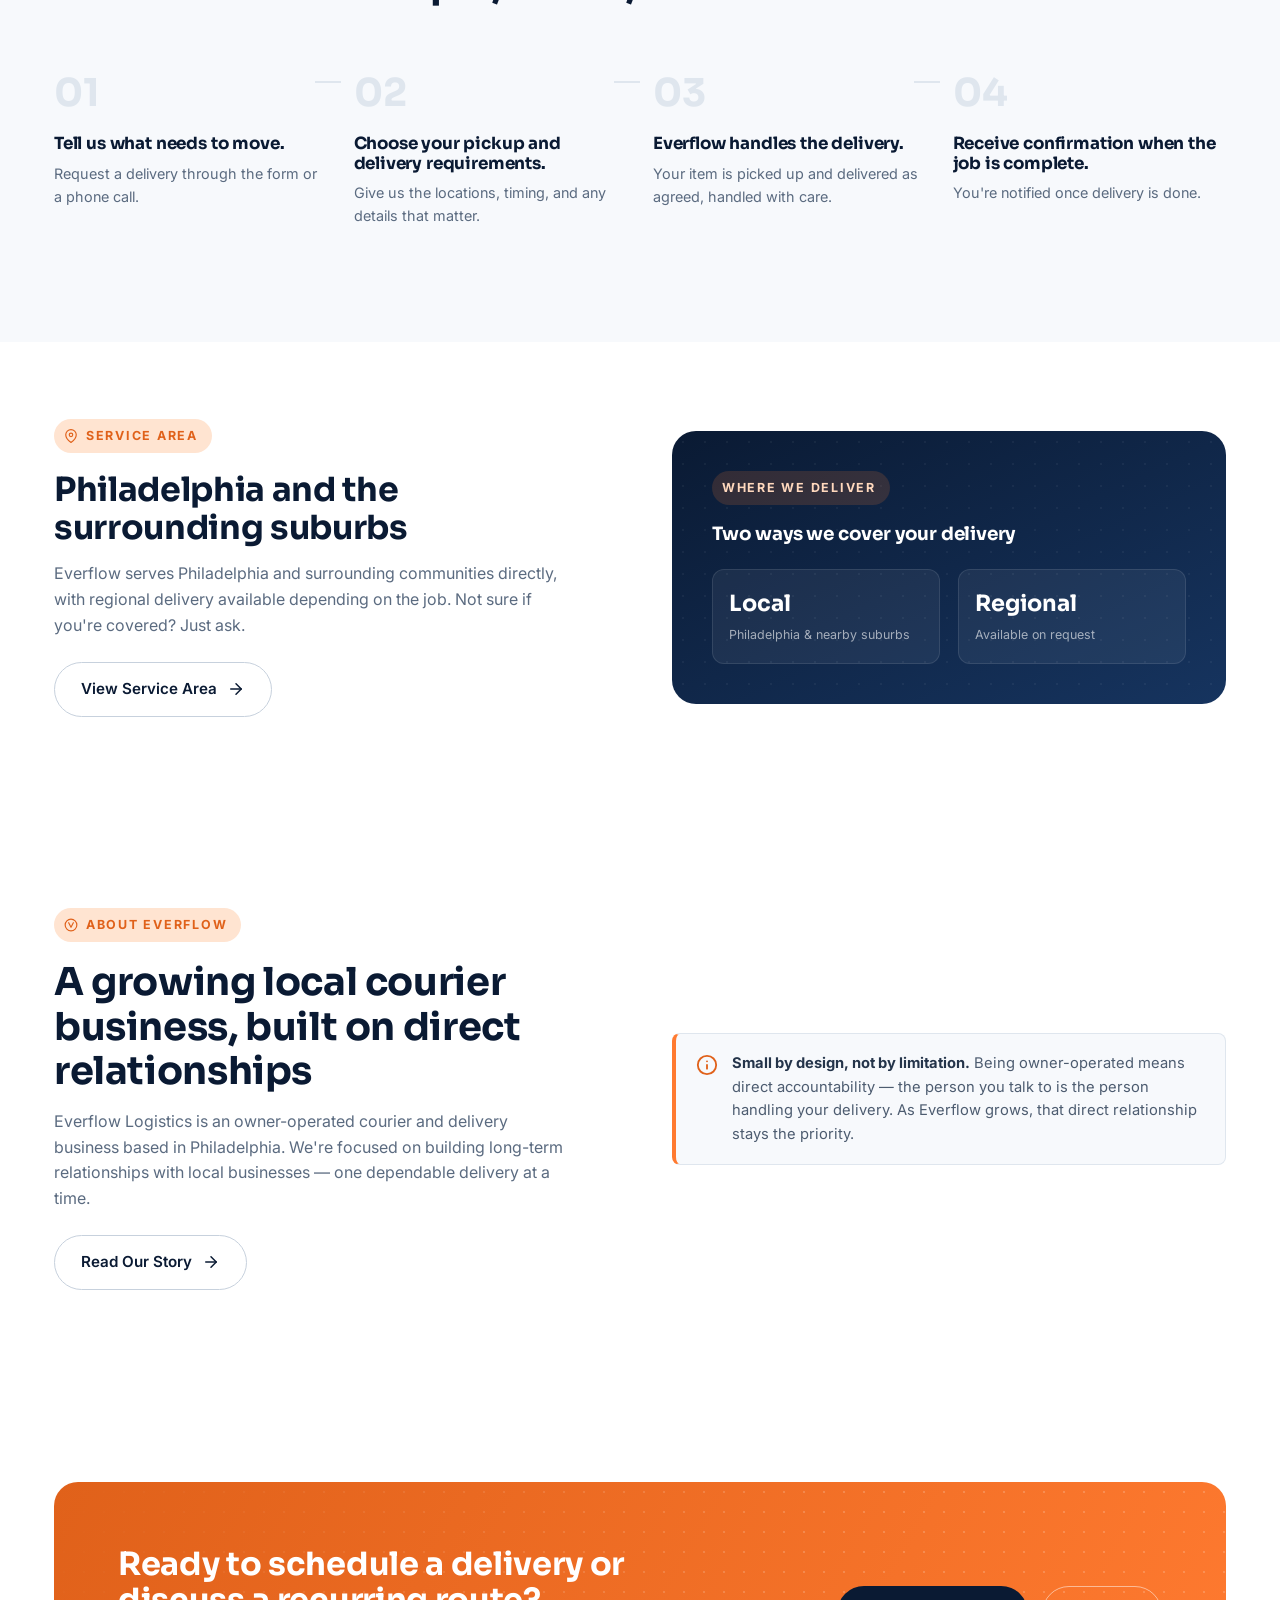
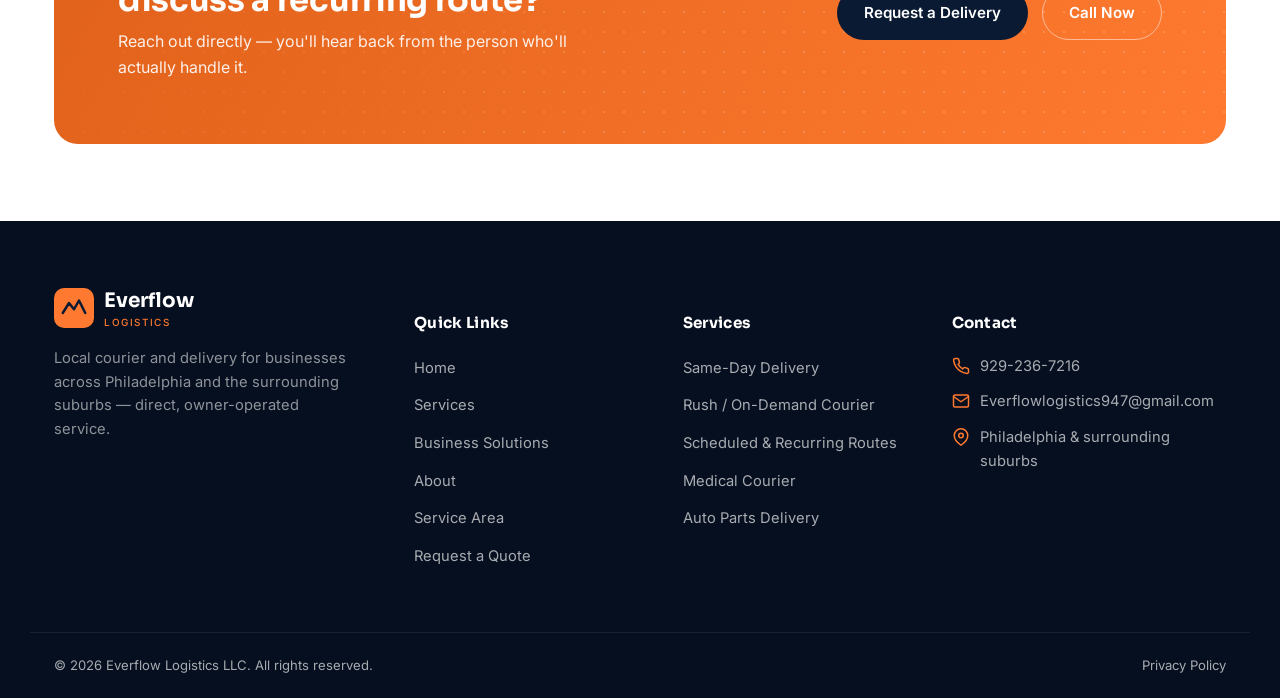
==== commit f2f1a130: "Fix homepage call-to-action layout" ====
--- a/index.html
+++ b/index.html
@@ -20,7 +20,7 @@
 <link rel="preconnect" href="https://fonts.googleapis.com">
 <link rel="preconnect" href="https://fonts.gstatic.com" crossorigin>
 <link href="https://fonts.googleapis.com/css2?family=Sora:wght@500;600;700;800&family=Inter:wght@400;500;600;700&display=swap" rel="stylesheet">
-<link rel="stylesheet" href="css/style.css">
+<link rel="stylesheet" href="css/style.css?v=20260915b">
 </head>
 <body>
 
@@ -624,7 +624,7 @@
   <svg aria-hidden="true" viewBox="0 0 24 24" fill="none" stroke="currentColor" stroke-width="2" stroke-linecap="round" stroke-linejoin="round"><line x1="12" y1="19" x2="12" y2="5"/><polyline points="5 12 12 5 19 12"/></svg>
 </button>
 
-<script src="js/site-config.js"></script>
-<script src="js/script.js"></script>
+<script src="js/site-config.js?v=20260915b"></script>
+<script src="js/script.js?v=20260915b"></script>
 </body>
 </html>
--- a/css/style.css
+++ b/css/style.css
@@ -290,6 +290,8 @@
 
 .hero-trust { display: flex; align-items: center; gap: 22px; flex-wrap: wrap; }
 .hero-trust span { font-size: 0.78rem; letter-spacing: 0.1em; text-transform: uppercase; color: rgba(255,255,255,0.5); }
+.hero-trust > a { white-space: nowrap; }
+.hero-trust > a svg { width: 28px; height: 28px; flex-shrink: 0; }
 .hero-trust .logos { display: flex; gap: 20px; align-items: center; flex-wrap: wrap; }
 .hero-trust .logos b { font-family: var(--font-head); color: rgba(255,255,255,0.65); font-size: 1rem; font-weight: 700; }
 
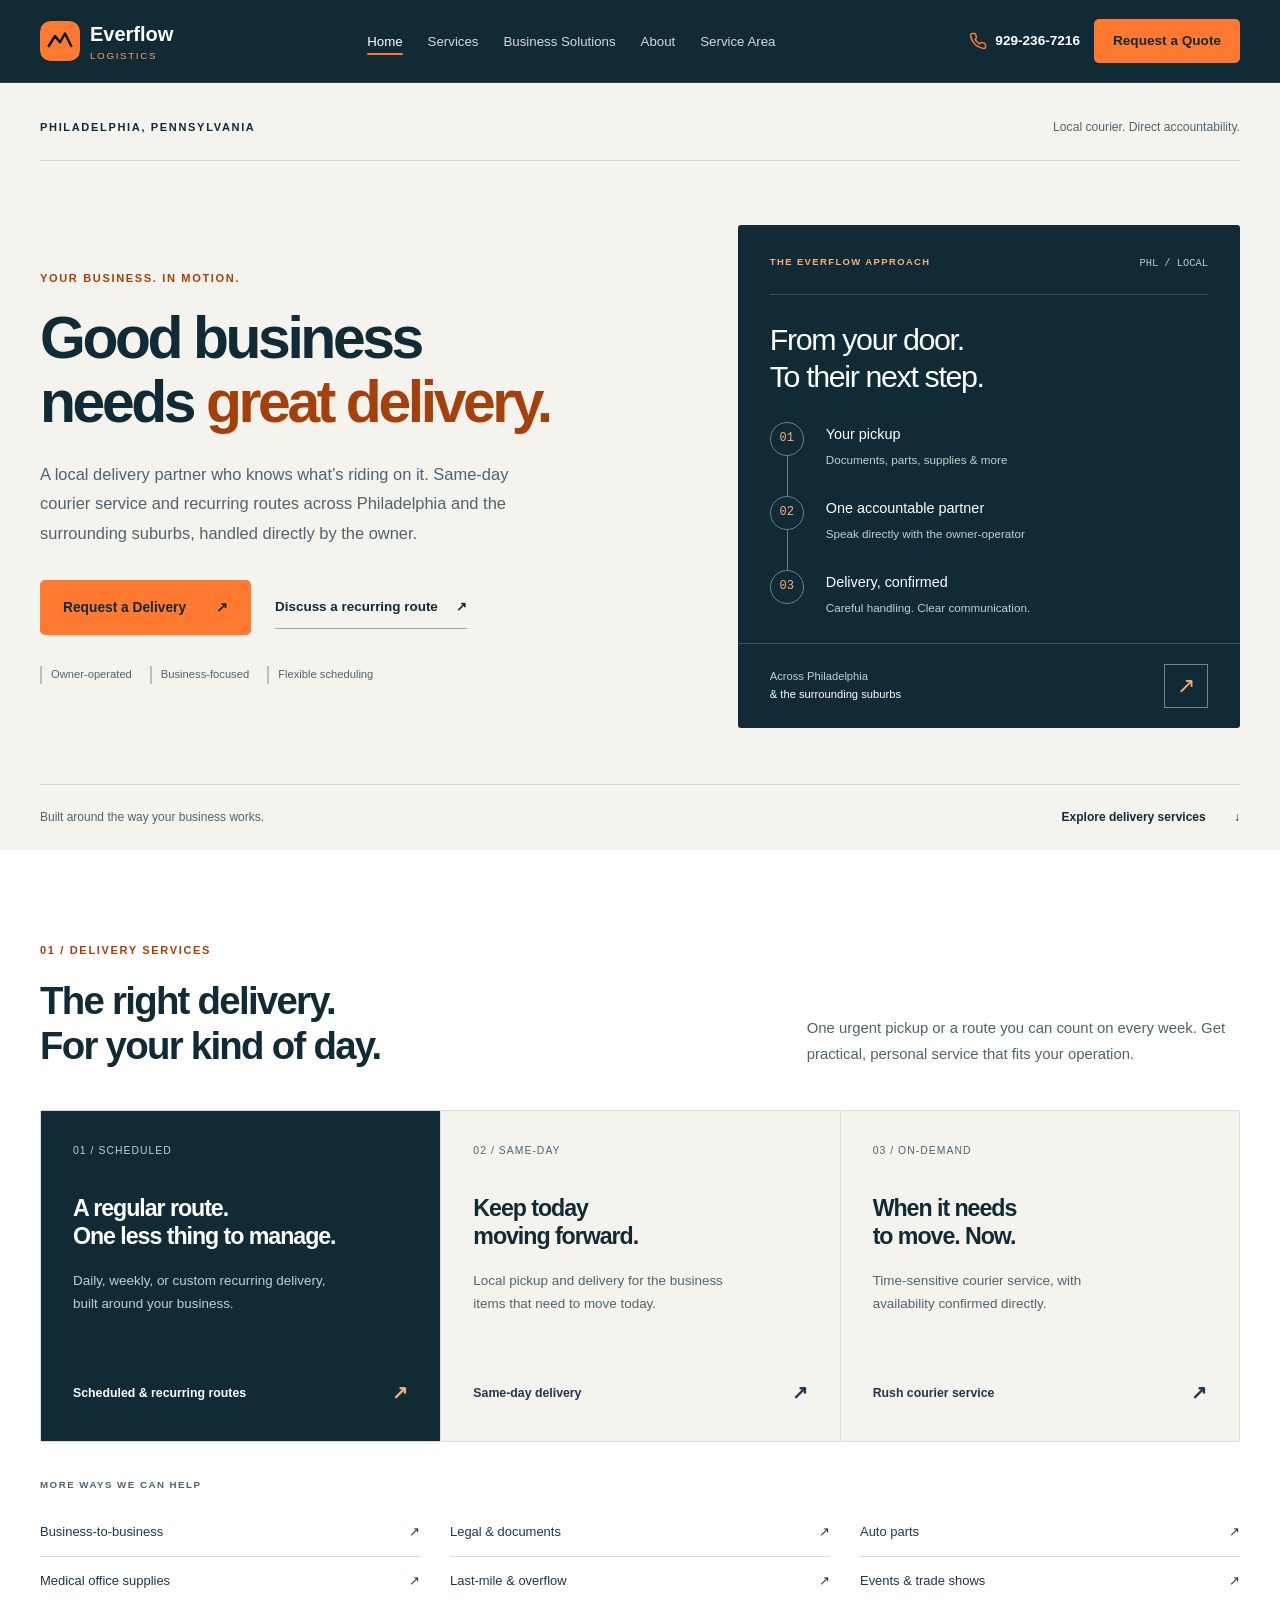
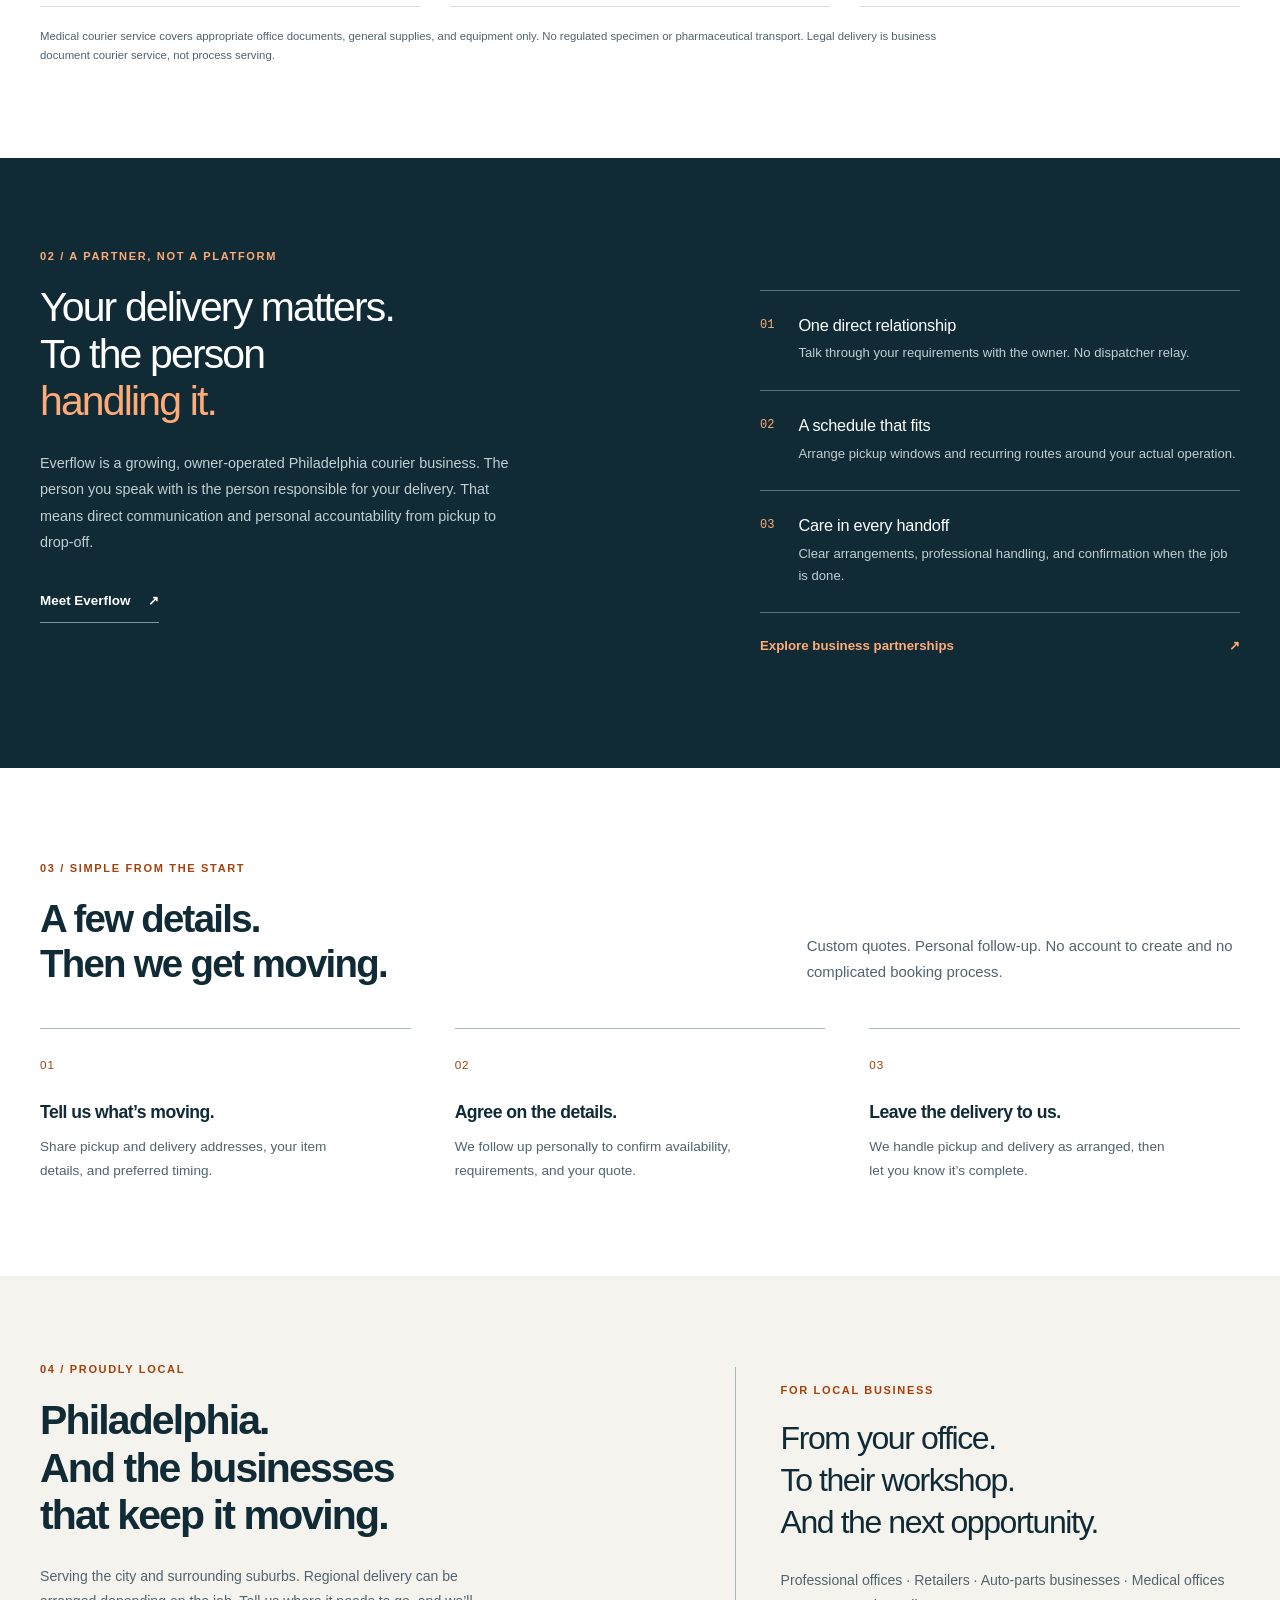
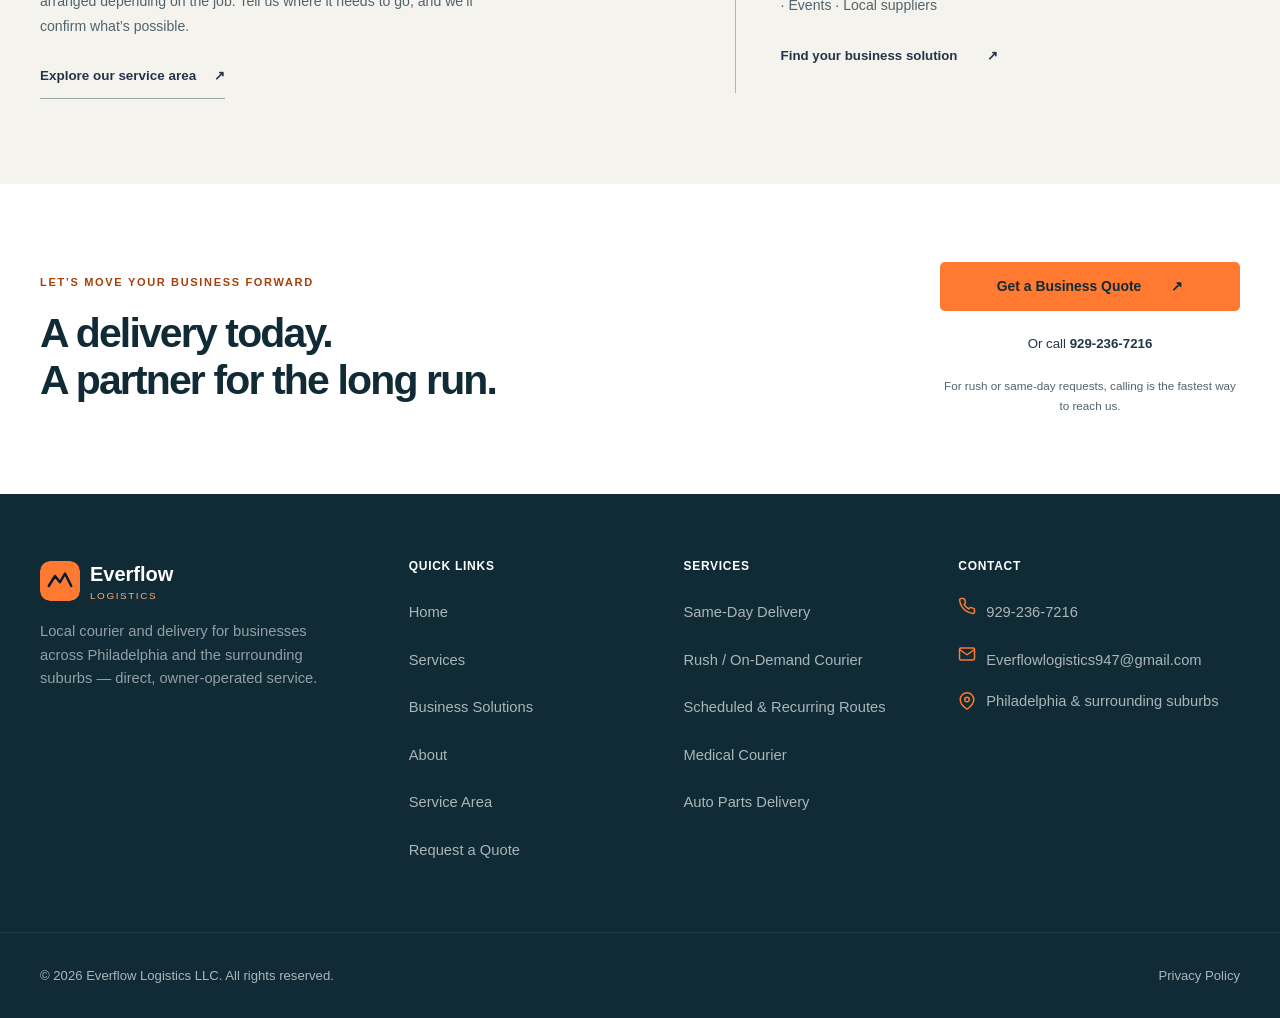
==== commit 3424a5c5: "Redesign Everflow website with premium responsive layout and resilient quote forms" ====
--- a/index.html
+++ b/index.html
@@ -2,6 +2,7 @@
 <html lang="en">
 <head>
 <meta charset="UTF-8">
+<meta http-equiv="Content-Security-Policy" content="default-src 'self'; script-src 'self'; style-src 'self' 'unsafe-inline' https://fonts.googleapis.com; font-src 'self' https://fonts.gstatic.com; img-src 'self' data:; connect-src 'self' https://formspree.io; form-action https://formspree.io; base-uri 'self'; object-src 'none'">
 <meta name="viewport" content="width=device-width, initial-scale=1.0">
 <title>Everflow Logistics | Philadelphia Courier & Business Delivery</title>
 <meta name="description" content="Everflow Logistics provides dependable same-day, rush, and scheduled courier delivery for businesses across Philadelphia and the surrounding suburbs — direct, personal service from the owner-operator handling your delivery.">
@@ -20,9 +21,11 @@
 <link rel="preconnect" href="https://fonts.googleapis.com">
 <link rel="preconnect" href="https://fonts.gstatic.com" crossorigin>
 <link href="https://fonts.googleapis.com/css2?family=Sora:wght@500;600;700;800&family=Inter:wght@400;500;600;700&display=swap" rel="stylesheet">
-<link rel="stylesheet" href="css/style.css?v=20260915b">
+<link rel="stylesheet" href="css/style.css?v=20261112">
+<link rel="stylesheet" href="css/premium.css?v=20261112">
+<meta name="referrer" content="strict-origin-when-cross-origin">
 </head>
-<body>
+<body class="home-page">
 
 <a href="#main-content" class="skip-link">Skip to main content</a>
 
@@ -37,7 +40,7 @@
       <span>Everflow<span class="sub">Logistics</span></span>
     </a>
 
-    <nav class="main-nav">
+    <nav class="main-nav" aria-label="Main navigation">
       <ul>
         <li><a href="index.html">Home</a></li>
         <li><a href="services.html">Services</a></li>
@@ -48,12 +51,12 @@
     </nav>
 
     <div class="header-actions">
-      <a data-config="phone-href" href="#" class="header-tel">
+      <a data-config="phone-href" href="tel:+19292367216" class="header-tel">
         <svg aria-hidden="true" viewBox="0 0 24 24" fill="none" stroke="currentColor" stroke-width="2" stroke-linecap="round" stroke-linejoin="round"><path d="M22 16.92v3a2 2 0 0 1-2.18 2 19.79 19.79 0 0 1-8.63-3.07 19.5 19.5 0 0 1-6-6 19.79 19.79 0 0 1-3.07-8.67A2 2 0 0 1 4.11 2h3a2 2 0 0 1 2 1.72c.127.96.361 1.903.7 2.81a2 2 0 0 1-.45 2.11L8.09 9.91a16 16 0 0 0 6 6l1.27-1.27a2 2 0 0 1 2.11-.45c.907.339 1.85.573 2.81.7A2 2 0 0 1 22 16.92z"/></svg>
-        <span data-config="phone"></span>
+        <span data-config="phone">929-236-7216</span>
       </a>
       <a href="contact.html" class="btn btn-primary btn-sm header-quote">Request a Quote</a>
-      <a data-config="phone-href" href="#" class="header-tel-mobile" aria-label="Call Everflow Logistics">
+      <a data-config="phone-href" href="tel:+19292367216" class="header-tel-mobile" aria-label="Call Everflow Logistics">
         <svg aria-hidden="true" viewBox="0 0 24 24" fill="none" stroke="currentColor" stroke-width="2" stroke-linecap="round" stroke-linejoin="round"><path d="M22 16.92v3a2 2 0 0 1-2.18 2 19.79 19.79 0 0 1-8.63-3.07 19.5 19.5 0 0 1-6-6 19.79 19.79 0 0 1-3.07-8.67A2 2 0 0 1 4.11 2h3a2 2 0 0 1 2 1.72c.127.96.361 1.903.7 2.81a2 2 0 0 1-.45 2.11L8.09 9.91a16 16 0 0 0 6 6l1.27-1.27a2 2 0 0 1 2.11-.45c.907.339 1.85.573 2.81.7A2 2 0 0 1 22 16.92z"/></svg>
       </a>
       <button class="nav-toggle" aria-label="Open menu">
@@ -85,478 +88,68 @@
     <li><a href="service-area.html">Service Area</a></li>
   </ul>
   <div class="mobile-nav-footer">
-    <a data-config="phone-href" href="#" class="header-tel">
+    <a data-config="phone-href" href="tel:+19292367216" class="header-tel">
       <svg aria-hidden="true" viewBox="0 0 24 24" fill="none" stroke="currentColor" stroke-width="2" stroke-linecap="round" stroke-linejoin="round"><path d="M22 16.92v3a2 2 0 0 1-2.18 2 19.79 19.79 0 0 1-8.63-3.07 19.5 19.5 0 0 1-6-6 19.79 19.79 0 0 1-3.07-8.67A2 2 0 0 1 4.11 2h3a2 2 0 0 1 2 1.72c.127.96.361 1.903.7 2.81a2 2 0 0 1-.45 2.11L8.09 9.91a16 16 0 0 0 6 6l1.27-1.27a2 2 0 0 1 2.11-.45c.907.339 1.85.573 2.81.7A2 2 0 0 1 22 16.92z"/></svg>
-      <span data-config="phone"></span>
+      <span data-config="phone">929-236-7216</span>
     </a>
     <a href="contact.html" class="btn btn-primary btn-block">Request a Quote</a>
   </div>
 </div>
 
 <main id="main-content">
-  <!-- ================= HERO ================= -->
-  <section class="hero">
-    <div class="hero-grid-bg"></div>
+  <section class="dispatch-hero">
     <div class="container">
-      <div class="hero-copy">
-        <div class="kicker on-dark">
-          <svg aria-hidden="true" viewBox="0 0 24 24" fill="none" stroke="currentColor" stroke-width="2" stroke-linecap="round" stroke-linejoin="round"><circle cx="12" cy="12" r="10"/><path d="M12 2a15.3 15.3 0 0 1 4 10 15.3 15.3 0 0 1-4 10 15.3 15.3 0 0 1-4-10 15.3 15.3 0 0 1 4-10z"/><line x1="2" y1="12" x2="22" y2="12"/></svg>
-          Serving Philadelphia &amp; surrounding suburbs
+      <div class="hero-location"><span class="eyebrow">Philadelphia, Pennsylvania</span><span>Local courier. Direct accountability.</span></div>
+      <div class="dispatch-layout">
+        <div class="dispatch-copy">
+          <p class="eyebrow">Your business. In motion.</p>
+          <h1>Good business<br>needs <em>great delivery.</em></h1>
+          <p class="dispatch-intro">A local delivery partner who knows what’s riding on it. Same-day courier service and recurring routes across Philadelphia and the surrounding suburbs, handled directly by the owner.</p>
+          <div class="dispatch-actions"><a class="btn btn-primary" href="contact.html">Request a Delivery <span aria-hidden="true">↗</span></a><a class="text-link" href="contact.html?type=recurring">Discuss a recurring route <span aria-hidden="true">↗</span></a></div>
+          <div class="hero-assurance"><span>Owner-operated</span><span>Business-focused</span><span>Flexible scheduling</span></div>
         </div>
-        <h1>Reliable delivery. <em>Built around your business.</em></h1>
-        <p class="lead">Same-day delivery, scheduled routes, rush courier service, and business-to-business delivery throughout Philadelphia and the surrounding suburbs — handled directly by the owner-operator.</p>
-        <div class="hero-cta">
-          <a href="contact.html" class="btn btn-primary">
-            Request a Delivery
-            <svg aria-hidden="true" viewBox="0 0 24 24" fill="none" stroke="currentColor" stroke-width="2" stroke-linecap="round" stroke-linejoin="round"><line x1="5" y1="12" x2="19" y2="12"/><polyline points="12 5 19 12 12 19"/></svg>
-          </a>
-          <a href="contact.html" class="btn btn-ghost">Get a Business Quote</a>
-        </div>
-        <div class="hero-trust">
-          <a data-config="phone-href" href="#" style="display:inline-flex;align-items:center;gap:8px;color:#fff;font-weight:600;">
-            <svg aria-hidden="true" viewBox="0 0 24 24" fill="none" stroke="currentColor" stroke-width="2" stroke-linecap="round" stroke-linejoin="round"><path d="M22 16.92v3a2 2 0 0 1-2.18 2 19.79 19.79 0 0 1-8.63-3.07 19.5 19.5 0 0 1-6-6 19.79 19.79 0 0 1-3.07-8.67A2 2 0 0 1 4.11 2h3a2 2 0 0 1 2 1.72c.127.96.361 1.903.7 2.81a2 2 0 0 1-.45 2.11L8.09 9.91a16 16 0 0 0 6 6l1.27-1.27a2 2 0 0 1 2.11-.45c.907.339 1.85.573 2.81.7A2 2 0 0 1 22 16.92z"/></svg>
-            Call Now: <span data-config="phone"></span>
-          </a>
-        </div>
+        <aside class="delivery-board" aria-labelledby="board-heading">
+          <div class="board-top"><span class="eyebrow">The Everflow approach</span><span class="board-index">PHL / LOCAL</span></div>
+          <h2 id="board-heading">From your door.<br>To their next step.</h2>
+          <ol class="delivery-journey">
+            <li><span class="journey-number">01</span><div><strong>Your pickup</strong><p>Documents, parts, supplies &amp; more</p></div></li>
+            <li><span class="journey-number">02</span><div><strong>One accountable partner</strong><p>Speak directly with the owner-operator</p></div></li>
+            <li><span class="journey-number">03</span><div><strong>Delivery, confirmed</strong><p>Careful handling. Clear communication.</p></div></li>
+          </ol>
+          <div class="board-bottom"><span>Across Philadelphia<br><strong>&amp; the surrounding suburbs</strong></span><a href="service-area.html" aria-label="Explore our Philadelphia service area">↗</a></div>
+        </aside>
       </div>
-
-      <div class="hero-visual">
-        <div class="panel-card">
-          <div class="kicker on-dark">Why Businesses Choose Everflow</div>
-          <h2 style="color:#fff;font-size:1.3rem;">Built for reliable business delivery</h2>
-          <div class="mini-stats">
-            <div class="box">
-              <b>Same-Day &amp; Rush</b>
-              <span>Available by request</span>
-            </div>
-            <div class="box">
-              <b>Scheduled Routes</b>
-              <span>Daily, weekly, or custom</span>
-            </div>
-            <div class="box">
-              <b>Direct Business Delivery</b>
-              <span>B2B &amp; recurring contracts</span>
-            </div>
-            <div class="box">
-              <b>Philadelphia &amp; Suburbs</b>
-              <span>Regional available on request</span>
-            </div>
-          </div>
-        </div>
+      <div class="hero-footnote"><span>Built around the way your business works.</span><a href="#delivery-services">Explore delivery services <span aria-hidden="true">↓</span></a></div>
+    </div>
+  </section>
+
+  <section class="editorial-section" id="delivery-services" aria-labelledby="services-heading">
+    <div class="container">
+      <div class="editorial-heading"><div><p class="eyebrow">01 / Delivery services</p><h2 id="services-heading">The right delivery.<br>For your kind of day.</h2></div><p>One urgent pickup or a route you can count on every week. Get practical, personal service that fits your operation.</p></div>
+      <div class="delivery-services">
+        <a class="delivery-service featured-service" href="services.html#recurring"><span class="service-number">01 / Scheduled</span><h3>A regular route.<br>One less thing to manage.</h3><p>Daily, weekly, or custom recurring delivery, built around your business.</p><span class="service-link">Scheduled &amp; recurring routes <span aria-hidden="true">↗</span></span></a>
+        <a class="delivery-service" href="services.html#same-day"><span class="service-number">02 / Same-day</span><h3>Keep today<br>moving forward.</h3><p>Local pickup and delivery for the business items that need to move today.</p><span class="service-link">Same-day delivery <span aria-hidden="true">↗</span></span></a>
+        <a class="delivery-service" href="services.html#rush"><span class="service-number">03 / On-demand</span><h3>When it needs<br>to move. Now.</h3><p>Time-sensitive courier service, with availability confirmed directly.</p><span class="service-link">Rush courier service <span aria-hidden="true">↗</span></span></a>
       </div>
+      <div class="specialties"><span class="eyebrow">More ways we can help</span><div><a href="services.html#b2b">Business-to-business <span aria-hidden="true">↗</span></a><a href="services.html#document">Legal &amp; documents <span aria-hidden="true">↗</span></a><a href="services.html#auto-parts">Auto parts <span aria-hidden="true">↗</span></a><a href="services.html#medical">Medical office supplies <span aria-hidden="true">↗</span></a><a href="services.html#last-mile">Last-mile &amp; overflow <span aria-hidden="true">↗</span></a><a href="services.html#event">Events &amp; trade shows <span aria-hidden="true">↗</span></a></div><p class="scope-note">Medical courier service covers appropriate office documents, general supplies, and equipment only. No regulated specimen or pharmaceutical transport. Legal delivery is business document courier service, not process serving.</p></div>
     </div>
   </section>
 
-  <!-- ================= QUICK ORIENTATION ================= -->
-  <section class="section-pad-sm">
-    <div class="container">
-      <h2 class="sr-only">Quick overview</h2>
-      <div class="quick-facts">
-        <div class="quick-fact" data-reveal>
-          <div class="ic">
-            <svg aria-hidden="true" viewBox="0 0 24 24" fill="none" stroke="currentColor" stroke-width="2" stroke-linecap="round" stroke-linejoin="round"><path d="M16.5 9.4 7.5 4.21"/><path d="M21 16V8a2 2 0 0 0-1-1.73l-7-4a2 2 0 0 0-2 0l-7 4A2 2 0 0 0 3 8v8a2 2 0 0 0 1 1.73l7 4a2 2 0 0 0 2 0l7-4A2 2 0 0 0 21 16z"/><path d="M3.27 6.96 12 12.01l8.73-5.05"/><line x1="12" y1="22.08" x2="12" y2="12"/></svg>
-          </div>
-          <div>
-            <h3>What We Do</h3>
-            <p>Local courier and delivery for businesses — same-day, rush, scheduled, and recurring service.</p>
-          </div>
-        </div>
-        <div class="quick-fact" data-reveal>
-          <div class="ic">
-            <svg aria-hidden="true" viewBox="0 0 24 24" fill="none" stroke="currentColor" stroke-width="2" stroke-linecap="round" stroke-linejoin="round"><path d="M21 10c0 7-9 13-9 13s-9-6-9-13a9 9 0 0 1 18 0z"/><circle cx="12" cy="10" r="3"/></svg>
-          </div>
-          <div>
-            <h3>Where We Operate</h3>
-            <p>Philadelphia and the surrounding suburbs.</p>
-          </div>
-        </div>
-        <div class="quick-fact" data-reveal>
-          <div class="ic">
-            <svg aria-hidden="true" viewBox="0 0 24 24" fill="none" stroke="currentColor" stroke-width="2" stroke-linecap="round" stroke-linejoin="round"><line x1="22" y1="2" x2="11" y2="13"/><polygon points="22 2 15 22 11 13 2 9 22 2"/></svg>
-          </div>
-          <div>
-            <h3>How To Start</h3>
-            <p>Request a quote, or call directly — we'll follow up personally.</p>
-          </div>
-        </div>
-      </div>
+  <section class="partnership-section" aria-labelledby="partnership-heading">
+    <div class="container partnership-layout">
+      <div><p class="eyebrow">02 / A partner, not a platform</p><h2 id="partnership-heading">Your delivery matters.<br>To the person<br><em>handling it.</em></h2><p>Everflow is a growing, owner-operated Philadelphia courier business. The person you speak with is the person responsible for your delivery. That means direct communication and personal accountability from pickup to drop-off.</p><a href="about.html" class="text-link">Meet Everflow <span aria-hidden="true">↗</span></a></div>
+      <div class="partnership-details"><div><span>01</span><div><h3>One direct relationship</h3><p>Talk through your requirements with the owner. No dispatcher relay.</p></div></div><div><span>02</span><div><h3>A schedule that fits</h3><p>Arrange pickup windows and recurring routes around your actual operation.</p></div></div><div><span>03</span><div><h3>Care in every handoff</h3><p>Clear arrangements, professional handling, and confirmation when the job is done.</p></div></div><a href="business-solutions.html" class="partnership-cta">Explore business partnerships <span aria-hidden="true">↗</span></a></div>
     </div>
   </section>
 
-  <!-- ================= SERVICES ================= -->
-  <section class="section-pad">
-    <div class="container">
-      <div class="section-head center" data-reveal>
-        <div class="kicker">
-          <svg aria-hidden="true" viewBox="0 0 24 24" fill="none" stroke="currentColor" stroke-width="2" stroke-linecap="round" stroke-linejoin="round"><rect x="3" y="7" width="15" height="13" rx="2"/><path d="M16 11h4l3 4v5h-7"/><circle cx="7.5" cy="20.5" r="1.5"/><circle cx="18.5" cy="20.5" r="1.5"/></svg>
-          What we do
-        </div>
-        <h2>Delivery solutions built for business</h2>
-        <p>Same-day and rush delivery, scheduled routes, and ongoing business delivery contracts — Everflow handles the pickup and the relationship, directly.</p>
-      </div>
-
-      <div class="services-grid">
-        <div class="service-card" data-reveal>
-          <div class="ic">
-            <svg aria-hidden="true" viewBox="0 0 24 24" fill="none" stroke="currentColor" stroke-width="2" stroke-linecap="round" stroke-linejoin="round"><circle cx="12" cy="12" r="10"/><polyline points="12 6 12 12 16 14"/></svg>
-          </div>
-          <h3>Same-Day Delivery</h3>
-          <p>Fast local pickup and delivery for time-sensitive business items.</p>
-          <a href="services.html#same-day" class="link">Learn more
-            <svg aria-hidden="true" viewBox="0 0 24 24" fill="none" stroke="currentColor" stroke-width="2" stroke-linecap="round" stroke-linejoin="round"><line x1="5" y1="12" x2="19" y2="12"/><polyline points="12 5 19 12 12 19"/></svg>
-          </a>
-        </div>
-
-        <div class="service-card" data-reveal>
-          <div class="ic">
-            <svg aria-hidden="true" viewBox="0 0 24 24" fill="none" stroke="currentColor" stroke-width="2" stroke-linecap="round" stroke-linejoin="round"><path d="M13 2 3 14h9l-1 8 10-12h-9l1-8z"/></svg>
-          </div>
-          <h3>Rush / On-Demand Courier</h3>
-          <p>Priority delivery when something needs to move quickly.</p>
-          <a href="services.html#rush" class="link">Learn more
-            <svg aria-hidden="true" viewBox="0 0 24 24" fill="none" stroke="currentColor" stroke-width="2" stroke-linecap="round" stroke-linejoin="round"><line x1="5" y1="12" x2="19" y2="12"/><polyline points="12 5 19 12 12 19"/></svg>
-          </a>
-        </div>
-
-        <div class="service-card" data-reveal>
-          <div class="ic">
-            <svg aria-hidden="true" viewBox="0 0 24 24" fill="none" stroke="currentColor" stroke-width="2" stroke-linecap="round" stroke-linejoin="round"><path d="M17 1l4 4-4 4"/><path d="M3 11V9a4 4 0 0 1 4-4h14"/><path d="M7 23l-4-4 4-4"/><path d="M21 13v2a4 4 0 0 1-4 4H3"/></svg>
-          </div>
-          <h3>Scheduled &amp; Recurring Routes</h3>
-          <p>Daily, weekly, or customized recurring delivery routes for businesses.</p>
-          <a href="services.html#recurring" class="link">Learn more
-            <svg aria-hidden="true" viewBox="0 0 24 24" fill="none" stroke="currentColor" stroke-width="2" stroke-linecap="round" stroke-linejoin="round"><line x1="5" y1="12" x2="19" y2="12"/><polyline points="12 5 19 12 12 19"/></svg>
-          </a>
-        </div>
-
-        <div class="service-card" data-reveal>
-          <div class="ic">
-            <svg aria-hidden="true" viewBox="0 0 24 24" fill="none" stroke="currentColor" stroke-width="2" stroke-linecap="round" stroke-linejoin="round"><path d="M20 7H4a2 2 0 0 0-2 2v9a2 2 0 0 0 2 2h16a2 2 0 0 0 2-2V9a2 2 0 0 0-2-2z"/><path d="M16 21V5a2 2 0 0 0-2-2h-4a2 2 0 0 0-2 2v16"/></svg>
-          </div>
-          <h3>Business-to-Business Delivery</h3>
-          <p>Reliable transportation between offices, warehouses, suppliers, and customers.</p>
-          <a href="services.html#b2b" class="link">Learn more
-            <svg aria-hidden="true" viewBox="0 0 24 24" fill="none" stroke="currentColor" stroke-width="2" stroke-linecap="round" stroke-linejoin="round"><line x1="5" y1="12" x2="19" y2="12"/><polyline points="12 5 19 12 12 19"/></svg>
-          </a>
-        </div>
-
-        <div class="service-card" data-reveal>
-          <div class="ic">
-            <svg aria-hidden="true" viewBox="0 0 24 24" fill="none" stroke="currentColor" stroke-width="2" stroke-linecap="round" stroke-linejoin="round"><path d="M20.8 4.6a5.5 5.5 0 0 0-7.8 0L12 5.7l-1-1.1a5.5 5.5 0 0 0-7.8 7.8l1 1.1L12 21.2l7.8-7.8 1-1.1a5.5 5.5 0 0 0 0-7.7z"/></svg>
-          </div>
-          <h3>Medical Courier Services</h3>
-          <p>Transport of appropriate medical office documents, supplies, and equipment.</p>
-          <a href="services.html#medical" class="link">Learn more
-            <svg aria-hidden="true" viewBox="0 0 24 24" fill="none" stroke="currentColor" stroke-width="2" stroke-linecap="round" stroke-linejoin="round"><line x1="5" y1="12" x2="19" y2="12"/><polyline points="12 5 19 12 12 19"/></svg>
-          </a>
-        </div>
-
-        <div class="service-card" data-reveal>
-          <div class="ic">
-            <svg aria-hidden="true" viewBox="0 0 24 24" fill="none" stroke="currentColor" stroke-width="2" stroke-linecap="round" stroke-linejoin="round"><path d="M14 2H6a2 2 0 0 0-2 2v16a2 2 0 0 0 2 2h12a2 2 0 0 0 2-2V8z"/><polyline points="14 2 14 8 20 8"/><line x1="16" y1="13" x2="8" y2="13"/><line x1="16" y1="17" x2="8" y2="17"/></svg>
-          </div>
-          <h3>Legal &amp; Document Delivery</h3>
-          <p>Secure, dependable transportation of contracts, records, and business documents.</p>
-          <a href="services.html#document" class="link">Learn more
-            <svg aria-hidden="true" viewBox="0 0 24 24" fill="none" stroke="currentColor" stroke-width="2" stroke-linecap="round" stroke-linejoin="round"><line x1="5" y1="12" x2="19" y2="12"/><polyline points="12 5 19 12 12 19"/></svg>
-          </a>
-        </div>
-
-        <div class="service-card" data-reveal>
-          <div class="ic">
-            <svg aria-hidden="true" viewBox="0 0 24 24" fill="none" stroke="currentColor" stroke-width="2" stroke-linecap="round" stroke-linejoin="round"><path d="M14.7 6.3a1 1 0 0 0 0 1.4l1.6 1.6a1 1 0 0 0 1.4 0l3.77-3.77a6 6 0 0 1-7.94 7.94l-6.91 6.91a2.12 2.12 0 0 1-3-3l6.91-6.91a6 6 0 0 1 7.94-7.94z"/></svg>
-          </div>
-          <h3>Auto Parts Delivery</h3>
-          <p>Fast transport of automotive parts between suppliers, shops, and dealerships.</p>
-          <a href="services.html#auto-parts" class="link">Learn more
-            <svg aria-hidden="true" viewBox="0 0 24 24" fill="none" stroke="currentColor" stroke-width="2" stroke-linecap="round" stroke-linejoin="round"><line x1="5" y1="12" x2="19" y2="12"/><polyline points="12 5 19 12 12 19"/></svg>
-          </a>
-        </div>
-
-        <div class="service-card" data-reveal>
-          <div class="ic">
-            <svg aria-hidden="true" viewBox="0 0 24 24" fill="none" stroke="currentColor" stroke-width="2" stroke-linecap="round" stroke-linejoin="round"><path d="M16.5 9.4 7.5 4.21"/><path d="M21 16V8a2 2 0 0 0-1-1.73l-7-4a2 2 0 0 0-2 0l-7 4A2 2 0 0 0 3 8v8a2 2 0 0 0 1 1.73l7 4a2 2 0 0 0 2 0l7-4A2 2 0 0 0 21 16z"/><path d="M3.27 6.96 12 12.01l8.73-5.05"/><line x1="12" y1="22.08" x2="12" y2="12"/></svg>
-          </div>
-          <h3>Last-Mile &amp; Overflow Delivery</h3>
-          <p>Extra local delivery capacity when your own team needs support.</p>
-          <a href="services.html#last-mile" class="link">Learn more
-            <svg aria-hidden="true" viewBox="0 0 24 24" fill="none" stroke="currentColor" stroke-width="2" stroke-linecap="round" stroke-linejoin="round"><line x1="5" y1="12" x2="19" y2="12"/><polyline points="12 5 19 12 12 19"/></svg>
-          </a>
-        </div>
-
-        <div class="service-card" data-reveal>
-          <div class="ic">
-            <svg aria-hidden="true" viewBox="0 0 24 24" fill="none" stroke="currentColor" stroke-width="2" stroke-linecap="round" stroke-linejoin="round"><path d="M8 2v4"/><path d="M16 2v4"/><rect x="3" y="4" width="18" height="18" rx="2"/><line x1="3" y1="10" x2="21" y2="10"/></svg>
-          </div>
-          <h3>Event &amp; Trade Show Logistics</h3>
-          <p>Local pickup and transport of event materials, displays, and supplies.</p>
-          <a href="services.html#event" class="link">Learn more
-            <svg aria-hidden="true" viewBox="0 0 24 24" fill="none" stroke="currentColor" stroke-width="2" stroke-linecap="round" stroke-linejoin="round"><line x1="5" y1="12" x2="19" y2="12"/><polyline points="12 5 19 12 12 19"/></svg>
-          </a>
-        </div>
-      </div>
-    </div>
-  </section>
-
-  <!-- ================= RECURRING ROUTES CALLOUT ================= -->
-  <section class="section-pad-sm">
-    <div class="container">
-      <div class="cta-banner" data-reveal>
-        <div>
-          <h2>Looking for a delivery partner?</h2>
-          <p>Whether you need a recurring route, overflow delivery support, or a reliable local courier partner, Everflow Logistics can work with your business to create a delivery solution that fits your operation. Need deliveries every day, every week, or on a custom schedule? We can build a route around your business operations.</p>
-        </div>
-        <div class="cta-actions">
-          <a href="business-solutions.html" class="btn btn-dark">Discuss a Delivery Partnership</a>
-        </div>
-      </div>
-    </div>
-  </section>
-
-  <!-- ================= INDUSTRIES PREVIEW ================= -->
-  <section class="section-pad" style="background:var(--gray-50);">
-    <div class="container">
-      <div class="section-head center" data-reveal>
-        <div class="kicker">
-          <svg aria-hidden="true" viewBox="0 0 24 24" fill="none" stroke="currentColor" stroke-width="2" stroke-linecap="round" stroke-linejoin="round"><path d="M17 21v-2a4 4 0 0 0-4-4H5a4 4 0 0 0-4 4v2"/><circle cx="9" cy="7" r="4"/><path d="M23 21v-2a4 4 0 0 0-3-3.87"/><path d="M16 3.13a4 4 0 0 1 0 7.75"/></svg>
-          Who we can serve
-        </div>
-        <h2>Built for businesses that need it moved locally</h2>
-        <p>These are the kinds of local businesses Everflow can support — not a client list, just where we can help.</p>
-      </div>
-
-      <div class="icon-grid">
-        <div class="icon-card" data-reveal>
-          <div class="ic"><svg aria-hidden="true" viewBox="0 0 24 24" fill="none" stroke="currentColor" stroke-width="2" stroke-linecap="round" stroke-linejoin="round"><path d="M20.8 4.6a5.5 5.5 0 0 0-7.8 0L12 5.7l-1-1.1a5.5 5.5 0 0 0-7.8 7.8l1 1.1L12 21.2l7.8-7.8 1-1.1a5.5 5.5 0 0 0 0-7.7z"/></svg></div>
-          <h3>Healthcare</h3>
-        </div>
-        <div class="icon-card" data-reveal>
-          <div class="ic"><svg aria-hidden="true" viewBox="0 0 24 24" fill="none" stroke="currentColor" stroke-width="2" stroke-linecap="round" stroke-linejoin="round"><path d="M14 2H6a2 2 0 0 0-2 2v16a2 2 0 0 0 2 2h12a2 2 0 0 0 2-2V8z"/><polyline points="14 2 14 8 20 8"/></svg></div>
-          <h3>Legal</h3>
-        </div>
-        <div class="icon-card" data-reveal>
-          <div class="ic"><svg aria-hidden="true" viewBox="0 0 24 24" fill="none" stroke="currentColor" stroke-width="2" stroke-linecap="round" stroke-linejoin="round"><path d="M14.7 6.3a1 1 0 0 0 0 1.4l1.6 1.6a1 1 0 0 0 1.4 0l3.77-3.77a6 6 0 0 1-7.94 7.94l-6.91 6.91a2.12 2.12 0 0 1-3-3l6.91-6.91a6 6 0 0 1 7.94-7.94z"/></svg></div>
-          <h3>Automotive</h3>
-        </div>
-        <div class="icon-card" data-reveal>
-          <div class="ic"><svg aria-hidden="true" viewBox="0 0 24 24" fill="none" stroke="currentColor" stroke-width="2" stroke-linecap="round" stroke-linejoin="round"><path d="M6 2 3 6v14a2 2 0 0 0 2 2h14a2 2 0 0 0 2-2V6l-3-4Z"/><path d="M3 6h18"/><path d="M16 10a4 4 0 0 1-8 0"/></svg></div>
-          <h3>Retail</h3>
-        </div>
-        <div class="icon-card" data-reveal>
-          <div class="ic"><svg aria-hidden="true" viewBox="0 0 24 24" fill="none" stroke="currentColor" stroke-width="2" stroke-linecap="round" stroke-linejoin="round"><path d="M17 21v-2a4 4 0 0 0-4-4H5a4 4 0 0 0-4 4v2"/><circle cx="9" cy="7" r="4"/><path d="M23 21v-2a4 4 0 0 0-3-3.87"/><path d="M16 3.13a4 4 0 0 1 0 7.75"/></svg></div>
-          <h3>Professional Services</h3>
-        </div>
-        <div class="icon-card" data-reveal>
-          <div class="ic"><svg aria-hidden="true" viewBox="0 0 24 24" fill="none" stroke="currentColor" stroke-width="2" stroke-linecap="round" stroke-linejoin="round"><path d="M8 2v4"/><path d="M16 2v4"/><rect x="3" y="4" width="18" height="18" rx="2"/><line x1="3" y1="10" x2="21" y2="10"/></svg></div>
-          <h3>Events &amp; Exhibitions</h3>
-        </div>
-        <div class="icon-card" data-reveal>
-          <div class="ic"><svg aria-hidden="true" viewBox="0 0 24 24" fill="none" stroke="currentColor" stroke-width="2" stroke-linecap="round" stroke-linejoin="round"><path d="M21 10c0 7-9 13-9 13s-9-6-9-13a9 9 0 0 1 18 0z"/><circle cx="12" cy="10" r="3"/></svg></div>
-          <h3>Local Businesses</h3>
-        </div>
-        <div class="icon-card" data-reveal>
-          <a href="business-solutions.html" style="display:flex;flex-direction:column;align-items:center;justify-content:center;height:100%;color:var(--accent-dark);font-weight:700;font-size:0.92rem;gap:8px;">
-            View All Industries
-            <svg aria-hidden="true" width="18" height="18" viewBox="0 0 24 24" fill="none" stroke="currentColor" stroke-width="2" stroke-linecap="round" stroke-linejoin="round"><line x1="5" y1="12" x2="19" y2="12"/><polyline points="12 5 19 12 12 19"/></svg>
-          </a>
-        </div>
-      </div>
-    </div>
-  </section>
-
-  <!-- ================= WHY EVERFLOW ================= -->
-  <section class="section-pad">
-    <div class="container">
-      <div class="split">
-        <div data-reveal>
-          <div class="kicker">
-            <svg aria-hidden="true" viewBox="0 0 24 24" fill="none" stroke="currentColor" stroke-width="2" stroke-linecap="round" stroke-linejoin="round"><path d="M12 22s8-4 8-10V5l-8-3-8 3v7c0 6 8 10 8 10z"/></svg>
-            Why Everflow
-          </div>
-          <h2 style="font-size:clamp(1.8rem,3vw,2.4rem);">What businesses can count on</h2>
-          <div class="feature-list">
-            <div class="feature-item">
-              <div class="ic">
-                <svg aria-hidden="true" viewBox="0 0 24 24" fill="none" stroke="currentColor" stroke-width="2" stroke-linecap="round" stroke-linejoin="round"><path d="M22 11.08V12a10 10 0 1 1-5.93-9.14"/><polyline points="22 4 12 14.01 9 11.01"/></svg>
-              </div>
-              <div>
-                <h3>Dependable Service</h3>
-                <p>If we say we'll be there, we're there — every pickup, every delivery.</p>
-              </div>
-            </div>
-            <div class="feature-item">
-              <div class="ic">
-                <svg aria-hidden="true" viewBox="0 0 24 24" fill="none" stroke="currentColor" stroke-width="2" stroke-linecap="round" stroke-linejoin="round"><path d="M17 1l4 4-4 4"/><path d="M3 11V9a4 4 0 0 1 4-4h14"/><path d="M7 23l-4-4 4-4"/><path d="M21 13v2a4 4 0 0 1-4 4H3"/></svg>
-              </div>
-              <div>
-                <h3>Flexible Scheduling</h3>
-                <p>Pickup windows and routes built around how your business actually operates.</p>
-              </div>
-            </div>
-            <div class="feature-item">
-              <div class="ic">
-                <svg aria-hidden="true" viewBox="0 0 24 24" fill="none" stroke="currentColor" stroke-width="2" stroke-linecap="round" stroke-linejoin="round"><path d="M13 2 3 14h9l-1 8 10-12h-9l1-8z"/></svg>
-              </div>
-              <div>
-                <h3>Fast Response</h3>
-                <p>Quick replies to quote requests and delivery calls, straight from the owner-operator.</p>
-              </div>
-            </div>
-            <div class="feature-item">
-              <div class="ic">
-                <svg aria-hidden="true" viewBox="0 0 24 24" fill="none" stroke="currentColor" stroke-width="2" stroke-linecap="round" stroke-linejoin="round"><path d="M20.8 4.6a5.5 5.5 0 0 0-7.8 0L12 5.7l-1-1.1a5.5 5.5 0 0 0-7.8 7.8l1 1.1L12 21.2l7.8-7.8 1-1.1a5.5 5.5 0 0 0 0-7.7z"/></svg>
-              </div>
-              <div>
-                <h3>Professional Handling</h3>
-                <p>Documents, parts, and packages handled the way you'd want them handled.</p>
-              </div>
-            </div>
-            <div class="feature-item">
-              <div class="ic">
-                <svg aria-hidden="true" viewBox="0 0 24 24" fill="none" stroke="currentColor" stroke-width="2" stroke-linecap="round" stroke-linejoin="round"><path d="M21 10c0 7-9 13-9 13s-9-6-9-13a9 9 0 0 1 18 0z"/><circle cx="12" cy="10" r="3"/></svg>
-              </div>
-              <div>
-                <h3>Local Philadelphia-Area Service</h3>
-                <p>Familiar with Philadelphia and the surrounding suburbs — routes handled efficiently.</p>
-              </div>
-            </div>
-          </div>
-        </div>
-
-        <div class="split-visual" data-reveal>
-          <div class="panel-card">
-            <div class="kicker on-dark">Service Area</div>
-            <h3 style="color:#fff;font-size:1.4rem;">Philadelphia &amp; Surrounding Suburbs</h3>
-            <p style="color:rgba(255,255,255,0.65);margin-top:8px;font-size:0.92rem;">Every delivery is handled directly — custom arrangements welcome.</p>
-            <div class="route-line">
-              <svg aria-hidden="true" viewBox="0 0 400 60" fill="none">
-                <line x1="10" y1="30" x2="390" y2="30" stroke="rgba(255,255,255,0.2)" stroke-width="2" stroke-dasharray="4 6"/>
-                <circle cx="10" cy="30" r="6" fill="#17c3a2"/>
-                <circle cx="200" cy="30" r="8" fill="#ff7a30"/>
-                <circle cx="390" cy="30" r="6" fill="#17c3a2"/>
-              </svg>
-            </div>
-            <div class="mini-stats">
-              <div class="box"><b>Same-Day</b><span>Delivery available</span></div>
-              <div class="box"><b>Flexible</b><span>Scheduling by request</span></div>
-              <div class="box"><b>Direct</b><span>Owner-operator service</span></div>
-              <div class="box"><b>Custom</b><span>Recurring routes welcome</span></div>
-            </div>
-          </div>
-        </div>
-      </div>
-    </div>
-  </section>
-
-  <!-- ================= HOW IT WORKS ================= -->
-  <section class="section-pad" style="background:var(--gray-50);">
-    <div class="container">
-      <div class="section-head center" data-reveal>
-        <div class="kicker">
-          <svg aria-hidden="true" viewBox="0 0 24 24" fill="none" stroke="currentColor" stroke-width="2" stroke-linecap="round" stroke-linejoin="round"><path d="M9 11l3 3L22 4"/><path d="M21 12v7a2 2 0 0 1-2 2H5a2 2 0 0 1-2-2V5a2 2 0 0 1 2-2h11"/></svg>
-          How it works
-        </div>
-        <h2>Simple, direct, no middlemen</h2>
-      </div>
-
-      <div class="process-grid">
-        <div class="process-step" data-reveal>
-          <div class="num">01</div>
-          <h3>Tell us what needs to move.</h3>
-          <p>Request a delivery through the form or a phone call.</p>
-        </div>
-        <div class="process-step" data-reveal>
-          <div class="num">02</div>
-          <h3>Choose your pickup and delivery requirements.</h3>
-          <p>Give us the locations, timing, and any details that matter.</p>
-        </div>
-        <div class="process-step" data-reveal>
-          <div class="num">03</div>
-          <h3>Everflow handles the delivery.</h3>
-          <p>Your item is picked up and delivered as agreed, handled with care.</p>
-        </div>
-        <div class="process-step" data-reveal>
-          <div class="num">04</div>
-          <h3>Receive confirmation when the job is complete.</h3>
-          <p>You're notified once delivery is done.</p>
-        </div>
-      </div>
-    </div>
-  </section>
-
-  <!-- ================= SERVICE AREA ================= -->
-  <section class="section-pad-sm">
-    <div class="container">
-      <div class="split">
-        <div data-reveal>
-          <div class="kicker">
-            <svg aria-hidden="true" viewBox="0 0 24 24" fill="none" stroke="currentColor" stroke-width="2" stroke-linecap="round" stroke-linejoin="round"><path d="M21 10c0 7-9 13-9 13s-9-6-9-13a9 9 0 0 1 18 0z"/><circle cx="12" cy="10" r="3"/></svg>
-            Service area
-          </div>
-          <h2 style="font-size:clamp(1.6rem,2.6vw,2.1rem);margin-bottom:14px;">Philadelphia and the surrounding suburbs</h2>
-          <p style="color:var(--gray-500);max-width:520px;margin-bottom:24px;">Everflow serves Philadelphia and surrounding communities directly, with regional delivery available depending on the job. Not sure if you're covered? Just ask.</p>
-          <a href="service-area.html" class="btn btn-outline">View Service Area
-            <svg aria-hidden="true" viewBox="0 0 24 24" fill="none" stroke="currentColor" stroke-width="2" stroke-linecap="round" stroke-linejoin="round"><line x1="5" y1="12" x2="19" y2="12"/><polyline points="12 5 19 12 12 19"/></svg>
-          </a>
-        </div>
-        <div class="panel-card" data-reveal>
-          <div class="kicker on-dark">Where We Deliver</div>
-          <h3 style="color:#fff;font-size:1.15rem;">Two ways we cover your delivery</h3>
-          <div class="mini-stats">
-            <div class="box">
-              <b>Local</b>
-              <span>Philadelphia &amp; nearby suburbs</span>
-            </div>
-            <div class="box">
-              <b>Regional</b>
-              <span>Available on request</span>
-            </div>
-          </div>
-        </div>
-      </div>
-    </div>
-  </section>
-
-  <!-- ================= ABOUT PREVIEW ================= -->
-  <section class="section-pad">
-    <div class="container">
-      <div class="split">
-        <div data-reveal>
-          <div class="kicker">
-            <svg aria-hidden="true" viewBox="0 0 24 24" fill="none" stroke="currentColor" stroke-width="2" stroke-linecap="round" stroke-linejoin="round"><circle cx="12" cy="12" r="10"/><path d="M16 8l-4 8-4-8"/></svg>
-            About Everflow
-          </div>
-          <h2 style="font-size:clamp(1.8rem,3vw,2.4rem);margin-bottom:16px;">A growing local courier business, built on direct relationships</h2>
-          <p style="color:var(--gray-500);margin-bottom:24px;max-width:520px;">Everflow Logistics is an owner-operated courier and delivery business based in Philadelphia. We're focused on building long-term relationships with local businesses — one dependable delivery at a time.</p>
-          <a href="about.html" class="btn btn-outline">Read Our Story
-            <svg aria-hidden="true" viewBox="0 0 24 24" fill="none" stroke="currentColor" stroke-width="2" stroke-linecap="round" stroke-linejoin="round"><line x1="5" y1="12" x2="19" y2="12"/><polyline points="12 5 19 12 12 19"/></svg>
-          </a>
-        </div>
-        <div class="split-visual" data-reveal>
-          <div class="note-box">
-            <svg class="ic" aria-hidden="true" viewBox="0 0 24 24" fill="none" stroke="currentColor" stroke-width="2" stroke-linecap="round" stroke-linejoin="round"><circle cx="12" cy="12" r="10"/><line x1="12" y1="16" x2="12" y2="12"/><line x1="12" y1="8" x2="12.01" y2="8"/></svg>
-            <p><strong>Small by design, not by limitation.</strong> Being owner-operated means direct accountability — the person you talk to is the person handling your delivery. As Everflow grows, that direct relationship stays the priority.</p>
-          </div>
-        </div>
-      </div>
-    </div>
-  </section>
-
-  <!-- ================= FINAL CTA ================= -->
-  <section class="section-pad-sm">
-    <div class="container">
-      <div class="cta-banner" data-reveal>
-        <div>
-          <h2>Ready to schedule a delivery or discuss a recurring route?</h2>
-          <p>Reach out directly — you'll hear back from the person who'll actually handle it.</p>
-        </div>
-        <div class="cta-actions">
-          <a href="contact.html" class="btn btn-dark">Request a Delivery</a>
-          <a data-config="phone-href" href="#" class="btn btn-ghost" style="border-color:rgba(255,255,255,0.5);">Call Now</a>
-        </div>
-      </div>
-    </div>
-  </section>
+  <section class="editorial-section" aria-labelledby="process-heading"><div class="container">
+    <div class="editorial-heading"><div><p class="eyebrow">03 / Simple from the start</p><h2 id="process-heading">A few details.<br>Then we get moving.</h2></div><p>Custom quotes. Personal follow-up. No account to create and no complicated booking process.</p></div>
+    <ol class="dispatch-process"><li><span>01</span><h3>Tell us what’s moving.</h3><p>Share pickup and delivery addresses, your item details, and preferred timing.</p></li><li><span>02</span><h3>Agree on the details.</h3><p>We follow up personally to confirm availability, requirements, and your quote.</p></li><li><span>03</span><h3>Leave the delivery to us.</h3><p>We handle pickup and delivery as arranged, then let you know it’s complete.</p></li></ol>
+  </div></section>
+
+  <section class="coverage-section" aria-labelledby="coverage-heading"><div class="container coverage-layout"><div><p class="eyebrow">04 / Proudly local</p><h2 id="coverage-heading">Philadelphia.<br>And the businesses<br>that keep it moving.</h2><p>Serving the city and surrounding suburbs. Regional delivery can be arranged depending on the job. Tell us where it needs to go, and we’ll confirm what’s possible.</p><a class="text-link" href="service-area.html">Explore our service area <span aria-hidden="true">↗</span></a></div><div class="coverage-detail"><p class="eyebrow">For local business</p><h3>From your office.<br>To their workshop.<br>And the next opportunity.</h3><p>Professional offices · Retailers · Auto-parts businesses · Medical offices · Events · Local suppliers</p><a href="business-solutions.html">Find your business solution <span aria-hidden="true">↗</span></a></div></div></section>
+
+  <section class="closing-section"><div class="container"><div><p class="eyebrow">Let’s move your business forward</p><h2>A delivery today.<br>A partner for the long run.</h2></div><div class="closing-actions"><a class="btn btn-primary" href="contact.html">Get a Business Quote <span aria-hidden="true">↗</span></a><a data-config="phone-href" href="tel:+19292367216" class="closing-phone">Or call <span data-config="phone">929-236-7216</span></a><p>For rush or same-day requests, calling is the fastest way to reach us.</p></div></div></section>
 </main>
 
 <!-- ================= FOOTER ================= -->
@@ -574,7 +167,7 @@
     </div>
 
     <div class="footer-col">
-      <h5>Quick Links</h5>
+      <h2 class="footer-heading">Quick Links</h2>
       <ul>
         <li><a href="index.html">Home</a></li>
         <li><a href="services.html">Services</a></li>
@@ -586,7 +179,7 @@
     </div>
 
     <div class="footer-col">
-      <h5>Services</h5>
+      <h2 class="footer-heading">Services</h2>
       <ul>
         <li><a href="services.html#same-day">Same-Day Delivery</a></li>
         <li><a href="services.html#rush">Rush / On-Demand Courier</a></li>
@@ -597,15 +190,15 @@
     </div>
 
     <div class="footer-col">
-      <h5>Contact</h5>
+      <h2 class="footer-heading">Contact</h2>
       <ul class="footer-contact">
         <li>
           <svg aria-hidden="true" viewBox="0 0 24 24" fill="none" stroke="currentColor" stroke-width="2" stroke-linecap="round" stroke-linejoin="round"><path d="M22 16.92v3a2 2 0 0 1-2.18 2 19.79 19.79 0 0 1-8.63-3.07 19.5 19.5 0 0 1-6-6 19.79 19.79 0 0 1-3.07-8.67A2 2 0 0 1 4.11 2h3a2 2 0 0 1 2 1.72c.127.96.361 1.903.7 2.81a2 2 0 0 1-.45 2.11L8.09 9.91a16 16 0 0 0 6 6l1.27-1.27a2 2 0 0 1 2.11-.45c.907.339 1.85.573 2.81.7A2 2 0 0 1 22 16.92z"/></svg>
-          <a data-config="phone-href" href="#"><span data-config="phone"></span></a>
+          <a data-config="phone-href" href="tel:+19292367216"><span data-config="phone">929-236-7216</span></a>
         </li>
         <li>
           <svg aria-hidden="true" viewBox="0 0 24 24" fill="none" stroke="currentColor" stroke-width="2" stroke-linecap="round" stroke-linejoin="round"><path d="M4 4h16c1.1 0 2 .9 2 2v12c0 1.1-.9 2-2 2H4c-1.1 0-2-.9-2-2V6c0-1.1.9-2 2-2z"/><polyline points="22 6 12 13 2 6"/></svg>
-          <a data-config="email-href" href="#"><span data-config="email"></span></a>
+          <a data-config="email-href" href="mailto:Everflowlogistics947@gmail.com"><span data-config="email">Everflowlogistics947@gmail.com</span></a>
         </li>
         <li>
           <svg aria-hidden="true" viewBox="0 0 24 24" fill="none" stroke="currentColor" stroke-width="2" stroke-linecap="round" stroke-linejoin="round"><path d="M21 10c0 7-9 13-9 13s-9-6-9-13a9 9 0 0 1 18 0z"/><circle cx="12" cy="10" r="3"/></svg>
@@ -624,7 +217,7 @@
   <svg aria-hidden="true" viewBox="0 0 24 24" fill="none" stroke="currentColor" stroke-width="2" stroke-linecap="round" stroke-linejoin="round"><line x1="12" y1="19" x2="12" y2="5"/><polyline points="5 12 12 5 19 12"/></svg>
 </button>
 
-<script src="js/site-config.js?v=20260915b"></script>
-<script src="js/script.js?v=20260915b"></script>
+<script src="js/site-config.js?v=20261112"></script>
+<script src="js/script.js?v=20261112"></script>
 </body>
 </html>
--- a/css/premium.css
+++ b/css/premium.css
@@ -0,0 +1,289 @@
+/* Everflow / November 2026. Shared visual system, preserving existing routes and behavior. */
+:root{--paper:#f5f3ed;--ink:#102b35;--navy-950:#091b26;--navy-900:#102b35;--navy-800:#183c48;--accent:#ff7a30;--accent-dark:#a6400b;--gray-400:#61717d;--gray-500:#51636d;--radius:8px;--radius-lg:12px;--container:1280px}
+
+body{background:#fff;overflow-x:clip}
+main{overflow:clip}
+.container{padding-inline:40px}
+h1,h2,h3{letter-spacing:-.045em}
+a,button{-webkit-tap-highlight-color:transparent}
+a:focus-visible,button:focus-visible{outline:3px solid #1761ad;outline-offset:5px}
+.btn{border-radius:5px;min-height:48px;white-space:normal;line-height:1.4;box-shadow:none;font-weight:700}
+.btn-primary{color:#102b35;background:#ff7a30;box-shadow:none}
+.btn-primary:hover{color:#102b35;background:#ff985f;box-shadow:none}
+.btn-primary:focus-visible{outline-color:#fff;box-shadow:0 0 0 6px #1761ad}
+.btn-dark{color:#fff}
+.header-tel-mobile svg{color:#102b35}
+.btn-sm{min-height:44px}
+.site-header,.site-header.is-scrolled{background:#102b35;backdrop-filter:none;box-shadow:none;border-bottom:1px solid #ffffff1c;padding-block:18px}
+.site-header .container{gap:24px}
+.main-nav ul{gap:25px}
+.main-nav a{font-size:.83rem}
+.header-tel{font-size:.85rem}
+.brand span.sub{color:#ff9d64}
+.brand .mark{border-radius:10px}
+.mobile-nav{z-index:1100}
+.mobile-nav .header-tel{display:flex}
+.mobile-nav .brand span{font-size:1.2rem}
+.mobile-nav .brand{flex-direction:row}
+.mobile-nav-close,.nav-toggle,.header-tel-mobile{min-width:44px;min-height:44px}
+.mobile-nav a{overflow-wrap:anywhere}
+.mobile-nav-footer .btn{font-size:1rem}
+.main-nav a,.header-tel{min-height:44px;align-content:center}
+
+.eyebrow{font-size:.69rem;line-height:1.5;letter-spacing:.15em;font-weight:700;text-transform:uppercase;margin-bottom:20px;color:#a6400b}
+.dispatch-hero{padding:118px 0 0;background:var(--paper);color:var(--ink)}
+.hero-location{display:flex;justify-content:space-between;align-items:center;border-bottom:1px solid #102b3524;padding-bottom:23px}
+.hero-location .eyebrow{color:var(--ink);margin:0}
+.hero-location>span:last-child{font-size:.76rem;color:var(--gray-500)}
+.dispatch-layout{display:grid;grid-template-columns:minmax(0,1.25fr) minmax(0,1fr);gap:70px;padding:64px 0 56px;align-items:center}
+.dispatch-copy h1{font-size:clamp(2.7rem,4.6vw,4.5rem);line-height:1.08;font-weight:600;color:var(--ink);margin-bottom:26px;letter-spacing:-.058em}
+.dispatch-copy h1 em{font-style:normal;color:#a6400b}
+.dispatch-intro{max-width:505px;font-size:1.03rem;line-height:1.8;color:var(--gray-500)}
+.dispatch-actions{display:flex;align-items:center;gap:24px;flex-wrap:wrap;margin:31px 0}
+.dispatch-actions .btn{padding:17px 22px;font-size:.86rem;gap:30px}
+.text-link{display:inline-flex;gap:18px;align-items:center;font-size:.84rem;font-weight:700;min-height:44px;border-bottom:1px solid #102b3560}
+.text-link:hover{color:var(--accent-dark)}
+.hero-assurance{display:flex;gap:18px;flex-wrap:wrap;font-size:.7rem;color:#51636d}
+.hero-assurance span{border-left:2px solid #b9c1bf;padding-left:9px}
+.hero-footnote{padding:23px 0;border-top:1px solid #102b3524;display:flex;justify-content:space-between;gap:12px;font-size:.75rem;color:#51636d}
+.hero-footnote a{color:#102b35;font-weight:600}
+.hero-footnote a span{margin-left:25px}
+
+.delivery-board{padding:30px 32px 0;background:#102b35;color:#fff;border-radius:3px;align-self:stretch;display:flex;flex-direction:column;position:relative}
+.board-top{display:flex;justify-content:space-between;gap:15px;border-bottom:1px solid #ffffff30;padding-bottom:22px}
+.board-top .eyebrow{color:#ffab78;margin:0;font-size:.59rem}
+.board-index{font-family:monospace;font-size:.65rem;color:#b9c9cc}
+.delivery-board h2{color:#fff;font-weight:500;font-size:1.9rem;line-height:1.2;margin:26px 0 28px}
+.delivery-journey{display:grid;gap:0;flex:1}
+.delivery-journey li{display:flex;gap:22px;position:relative;padding-bottom:26px;align-items:flex-start}
+.journey-number{font-family:monospace;font-size:.75rem;color:#ffab78;border:1px solid #6c8186;min-width:34px;height:34px;display:grid;place-content:center;border-radius:50%;position:relative;z-index:1;background:#102b35}
+.delivery-journey li:not(:last-child):after{content:"";position:absolute;width:1px;top:34px;bottom:0;left:17px;background:#6c8186}
+.delivery-journey strong{font-weight:500;font-size:.9rem;display:block;margin:1px 0 5px}
+.delivery-journey p{font-size:.73rem;color:#c0d0d2;line-height:1.6}
+.board-bottom{margin:0 -32px;padding:20px 32px;border-top:1px solid #ffffff30;display:flex;justify-content:space-between;align-items:center;font-size:.7rem;color:#c0d0d2}
+.board-bottom strong{font-weight:500;color:#fff}
+.board-bottom a{width:44px;height:44px;border:1px solid #71858b;display:grid;place-content:center;font-size:1.4rem;color:#ffab78}
+.board-bottom a:hover{background:#234552}
+
+.editorial-section{padding:92px 0}
+.editorial-heading{display:grid;grid-template-columns:1fr .65fr;gap:100px;align-items:end;margin-bottom:42px}
+.editorial-heading h2{font-size:clamp(2rem,3vw,2.9rem);font-weight:600;line-height:1.16}
+.editorial-heading>p{color:#51636d;font-size:.93rem;line-height:1.8}
+.delivery-services{display:grid;grid-template-columns:repeat(3,minmax(0,1fr));gap:0;border:1px solid #d6dddc}
+.delivery-service{padding:32px;display:flex;flex-direction:column;min-height:330px;transition:background .2s ease;background:var(--paper)}
+.delivery-service+.delivery-service{border-left:1px solid #d6dddc}
+.delivery-service:hover{background:#eae8df}
+.service-number{font-size:.65rem;letter-spacing:.1em;text-transform:uppercase;color:#51636d;margin-bottom:34px}
+.delivery-service h3{font-size:1.45rem;font-weight:600;line-height:1.23;margin-bottom:18px}
+.delivery-service p{font-size:.84rem;line-height:1.75;color:#51636d;margin-bottom:28px;max-width:260px}
+.service-link{display:flex;justify-content:space-between;align-items:center;margin-top:auto;font-size:.77rem;font-weight:700;gap:10px}
+.service-link span{font-size:1.2rem}
+.featured-service{background:#102b35}
+.featured-service:hover{background:#183c48}
+.featured-service :is(h3,.service-link){color:#fff}
+.featured-service :is(p,.service-number){color:#c0d0d2}
+.featured-service .service-link span{color:#ffab78}
+.specialties{margin-top:28px}
+.specialties>.eyebrow{color:#51636d;margin:0;font-size:.61rem}
+.specialties>div{display:grid;grid-template-columns:repeat(3,minmax(0,1fr));column-gap:30px;margin-top:12px}
+.specialties a{font-size:.81rem;padding:14px 0;border-bottom:1px solid #d6dddc;display:flex;justify-content:space-between;gap:10px}
+.specialties a:hover{color:#a6400b}
+.scope-note{font-size:.71rem;line-height:1.7;color:#51636d;max-width:900px;margin-top:20px}
+
+.partnership-section{background:#102b35;color:#c0d0d2;padding:90px 0}
+.partnership-layout{display:grid;grid-template-columns:1fr .8fr;gap:120px}
+.partnership-section .eyebrow{color:#ffab78}
+.partnership-section h2{font-size:clamp(2rem,3.2vw,3.15rem);font-weight:500;line-height:1.15;color:#fff}
+.partnership-section h2 em{font-style:normal;color:#ffab78}
+.partnership-section p:not(.eyebrow){font-size:.9rem;line-height:1.85;margin-top:24px;max-width:490px}
+.partnership-section .text-link{margin-top:23px;color:#fff;border-color:#7e969b}
+.partnership-details{padding-top:42px}
+.partnership-details>div{display:flex;gap:24px;border-top:1px solid #567079;padding:25px 0}
+.partnership-details>div>span{font-family:monospace;font-size:.75rem;color:#ffab78}
+.partnership-details h3{font-size:1.02rem;font-weight:500;color:#fff;letter-spacing:-.015em}
+.partnership-details p:not(.eyebrow){margin-top:8px;font-size:.82rem;line-height:1.7}
+.partnership-cta{display:flex;justify-content:space-between;gap:20px;padding:22px 0;border-top:1px solid #567079;font-size:.83rem;color:#ffab78;font-weight:600}
+
+.dispatch-process{display:grid;grid-template-columns:repeat(3,minmax(0,1fr));gap:44px}
+.dispatch-process li{border-top:1px solid #a6b7bb;padding-top:22px}
+.dispatch-process li>span{font-size:.73rem;letter-spacing:.08em;color:#a6400b}
+.dispatch-process h3{font-size:1.1rem;margin:25px 0 13px;letter-spacing:-.03em}
+.dispatch-process p{font-size:.85rem;line-height:1.8;color:#51636d;max-width:300px}
+.coverage-section{background:var(--paper);padding:85px 0}
+.coverage-layout{display:grid;grid-template-columns:1fr .85fr;gap:100px}
+.coverage-section h2{font-size:clamp(2rem,3.2vw,3rem);font-weight:600;line-height:1.15}
+.coverage-section p:not(.eyebrow){font-size:.88rem;line-height:1.8;color:#51636d;max-width:450px;margin:25px 0 15px}
+.coverage-detail{border-left:1px solid #a6b7bb;padding:15px 0 15px 45px;align-self:center}
+.coverage-detail h3{font-size:2rem;font-weight:500;line-height:1.3}
+.coverage-detail a{font-size:.83rem;font-weight:600;display:inline-flex;gap:30px;min-height:44px;align-items:center}
+.closing-section{background:#fff;padding:78px 0}
+.closing-section>.container{display:flex;justify-content:space-between;gap:70px;align-items:center}
+.closing-section h2{font-size:clamp(2rem,3.2vw,3rem);font-weight:600;line-height:1.15}
+.closing-actions{max-width:300px;display:flex;flex-direction:column;gap:16px}
+.closing-actions .btn{font-size:.87rem;gap:30px}
+.closing-phone{font-size:.83rem;text-align:center;padding:6px 0}
+.closing-phone span{font-weight:700}
+.closing-actions p{font-size:.73rem;line-height:1.7;color:#51636d;text-align:center}
+
+/* Carry the same restrained materials and type into every existing page. */
+.page-hero{background:var(--paper);padding-top:145px;padding-bottom:55px}
+.page-hero h1{color:#102b35;font-weight:600}
+.page-hero p.lead{color:#51636d}
+.hero-grid-bg{display:none}
+.breadcrumb,.breadcrumb a{color:#51636d}
+.breadcrumb .current{color:#a6400b}
+.kicker{background:none;padding:0;border-radius:0;color:#a6400b;font-size:.68rem}
+.kicker.on-dark{background:none;color:#ffab78}
+.panel-card{box-shadow:none;background:#102b35;border-radius:6px}
+.mini-stats .box{border-radius:3px}
+.mini-stats .box span{color:#c0d0d2}
+.section-head.center{text-align:left;max-width:100%;margin-inline:0}
+.section-head h2{font-weight:600}
+.contact-info-card{border-radius:6px;position:sticky;top:110px}
+.contact-info-card:before{display:none}
+.contact-info-list a,.contact-info-list span{color:#d0dcde;overflow-wrap:anywhere}
+.contact-info-card h3{font-weight:500}
+.contact-form-card{border:1px solid #cdd6d8;box-shadow:none;border-radius:6px;padding:36px}
+.form-grid{grid-template-columns:repeat(2,minmax(0,1fr))}
+.form-grid-heading{grid-column:1/-1;font-size:.7rem;font-weight:700;text-transform:uppercase;letter-spacing:.1em;color:#51636d;border-top:1px solid #cdd6d8;padding-top:20px}
+.form-field{min-width:0}
+.form-field input,.form-field select,.form-field textarea{width:100%;min-width:0;background:#fafaf7;min-height:48px;border-color:#9cabb1;font-size:1rem;border-radius:3px}
+.form-note,.form-field .optional-tag{color:#51636d}
+.form-note a{text-decoration:underline}
+.sensitive-note{color:#51636d;font-size:.73rem;line-height:1.6}
+.form-success{color:#165846}
+.form-error a{min-height:44px;display:inline-flex;align-items:center}
+.faq-item{border-radius:3px;box-shadow:none}
+.faq-item.open .faq-a{max-height:none}
+.faq-q{min-height:60px}
+.cta-banner{border-radius:5px;background:#102b35;box-shadow:none}
+.cta-banner h2,.cta-banner p{color:#fff}
+.cta-banner .btn-dark{background:#ff7a30;color:#102b35}
+.service-detail,.split,.page-hero-split,.contact-grid{grid-template-columns: minmax(0,1fr) minmax(0,1fr)}
+.service-detail>*,.split>*,.page-hero-split>*,.contact-grid>*,.hero .container>*{min-width:0}
+.check-list li{align-items:flex-start}
+.check-list svg{margin-top:4px}
+.note-box p{min-width:0}
+.site-footer{background:#102b35}
+.footer-heading{font-size:.75rem;font-weight:600;letter-spacing:.06em;text-transform:uppercase;color:#fff;margin-bottom:20px;line-height:1.4}
+.footer-contact a{overflow-wrap:anywhere}
+.footer-col a{display:inline-block;padding-block:6px}
+.footer-bottom{flex-wrap:wrap;gap:12px}
+.footer-bottom a{display:inline-block;padding:10px 0}
+.back-to-top{border:1px solid #8fa5aa}
+.js [data-reveal]{opacity:1;transform:none}
+.site-footer .brand span.sub{color:#ffab78}
+
+@media(min-width:861px) and (max-width:1150px){.main-nav ul{gap:15px}
+.header-tel{display:none}
+.site-header .container{gap:18px}
+.container{padding-inline:28px}
+.dispatch-layout{gap:35px}
+.partnership-layout{gap:65px}
+.dispatch-actions{gap:12px}
+.delivery-service{padding:25px}
+}
+
+@media(max-width:960px){.service-detail,.split,.contact-grid,.page-hero-split{grid-template-columns:minmax(0,1fr)}
+.contact-info-card{position:static}
+.dispatch-layout{gap:30px}
+.dispatch-copy h1{font-size:3.1rem}
+.delivery-board{padding:25px 24px 0}
+.board-bottom{margin-inline:-24px;padding-inline:24px}
+.delivery-board h2{font-size:1.65rem}
+.partnership-layout,.coverage-layout{gap:50px}
+.editorial-heading{gap:50px}
+.delivery-service{padding:25px}
+}
+
+@media(max-width:760px){.container{padding-inline:22px}
+.dispatch-hero{padding-top:105px}
+.hero-location>span:last-child{display:none}
+.hero-location{padding-bottom:18px}
+.dispatch-layout{grid-template-columns:minmax(0,1fr);padding:38px 0 30px;gap:38px}
+.dispatch-copy h1{font-size:clamp(2.5rem,8.5vw,3.9rem)}
+.dispatch-copy .eyebrow{margin-bottom:18px}
+.dispatch-intro{font-size:.95rem;line-height:1.75}
+.dispatch-actions{margin:25px 0;gap:12px 22px}
+.hero-assurance{gap:10px;font-size:.64rem}
+.delivery-board{padding:24px 24px 0;max-width:100%}
+.delivery-board h2{font-size:1.8rem;margin:23px 0}
+.delivery-journey li{padding-bottom:24px}
+.board-bottom{padding-block:17px}
+.hero-footnote>span{display:none}
+.hero-footnote{padding:16px 0}
+.hero-footnote a{width:100%;display:flex;justify-content:space-between;align-items:center;min-height:32px}
+.editorial-section{padding:58px 0}
+.editorial-heading{grid-template-columns:1fr;gap:20px;margin-bottom:30px}
+.editorial-heading h2{font-size:2.1rem}
+.editorial-heading>p{font-size:.87rem;max-width:480px}
+.delivery-services{grid-template-columns:1fr}
+.delivery-service{min-height:260px;padding:27px}
+.delivery-service+.delivery-service{border-left:0;border-top:1px solid #d6dddc}
+.service-number{margin-bottom:24px}
+.delivery-service h3 br{display:none}
+.delivery-service h3{font-size:1.5rem;max-width:300px}
+.delivery-service p{max-width:100%;margin-bottom:24px}
+.specialties>div{grid-template-columns:1fr 1fr;gap:0 22px}
+.specialties a{font-size:.75rem;line-height:1.6;min-height:52px;align-items:center}
+.partnership-section{padding:60px 0}
+.partnership-layout,.coverage-layout{grid-template-columns:1fr;gap:25px}
+.partnership-section h2{font-size:2.3rem}
+.partnership-details{padding-top:10px}
+.dispatch-process{grid-template-columns:1fr;gap:28px}
+.dispatch-process li{position:relative;padding-left:45px}
+.dispatch-process li>span{position:absolute;left:0;top:23px}
+.dispatch-process h3{margin:0 0 12px}
+.dispatch-process p{max-width:100%}
+.coverage-section{padding:55px 0}
+.coverage-detail{padding:27px 0 0;border-left:0;border-top:1px solid #a6b7bb}
+.coverage-detail h3{font-size:1.8rem}
+.closing-section{padding:56px 0}
+.closing-section>.container{display:block}
+.closing-section h2{font-size:2.1rem}
+.closing-actions{margin-top:30px;max-width:100%}
+.closing-actions .btn{align-self:flex-start}
+.closing-phone{text-align:left}
+.closing-actions p{text-align:left;max-width:300px}
+.form-grid{grid-template-columns:minmax(0,1fr)}
+.contact-form-card{padding:24px 20px}
+.contact-info-card{padding:27px 23px}
+.section-pad{padding-block:55px}
+.page-hero{padding-top:125px;padding-bottom:40px}
+.page-hero h1{font-size:2.2rem}
+.page-hero p.lead{font-size:.95rem}
+.hero .container{grid-template-columns:minmax(0,1fr)}
+.kicker{white-space:normal;max-width:100%}
+.hero-copy{min-width:0}
+.footer-top{gap:30px}
+.form-field label{font-size:.82rem}
+.note-box{padding:18px}
+.footer-brand p{max-width:100%}
+}
+
+@media(max-width:380px){.container{padding-inline:18px}
+.dispatch-copy h1{font-size:2.45rem}
+.hero-assurance{gap:8px;font-size:.61rem}
+.board-top{gap:12px}
+.board-index{font-size:.6rem}
+.delivery-board{padding-inline:20px}
+.board-bottom{margin-inline:-20px;padding-inline:20px}
+.specialties>div{grid-template-columns:1fr}
+.brand span{font-size:1.08rem}
+.site-header .container{gap:10px}
+.header-actions{gap:8px}
+.footer-contact{font-size:.8rem}
+}
+
+.mini-stats{grid-template-columns:repeat(2,minmax(0,1fr))}
+.mini-stats .box{min-width:0}
+.mini-stats .box b{font-size:clamp(1rem,2.2vw,1.4rem);overflow-wrap:anywhere}
+.checkbox-field input[type=checkbox]{min-height:18px;width:18px;height:18px}
+.checkbox-field{min-height:44px;align-items:center}
+.policy-page .section-pad h2{font-size:1.3rem;margin:30px 0 12px;letter-spacing:-.02em}
+.policy-page .section-pad p{line-height:1.8;margin-bottom:16px}
+.policy-page .section-pad a:not(.btn){text-decoration:underline}
+
+@media(prefers-reduced-motion:reduce){html{scroll-behavior:auto}
+*,*::before,*::after{animation:none!important;transition:none!important}
+}
